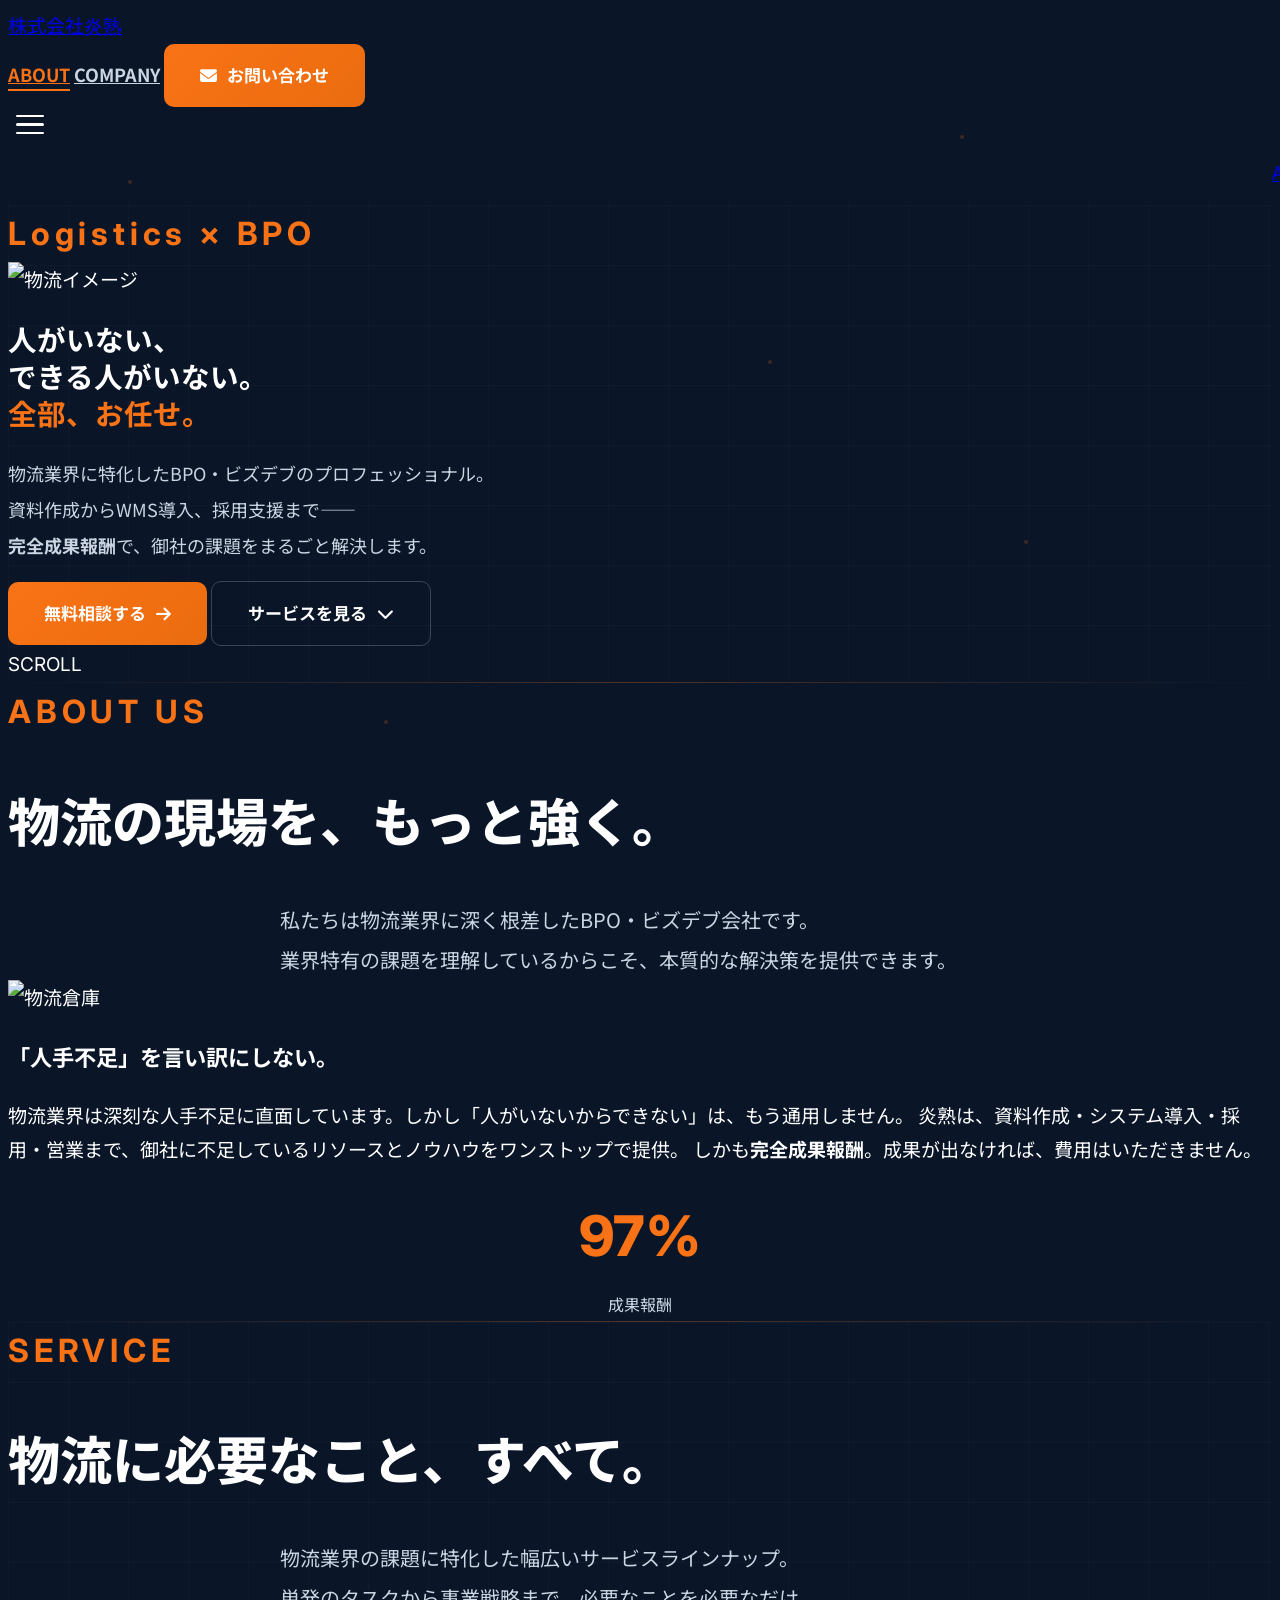
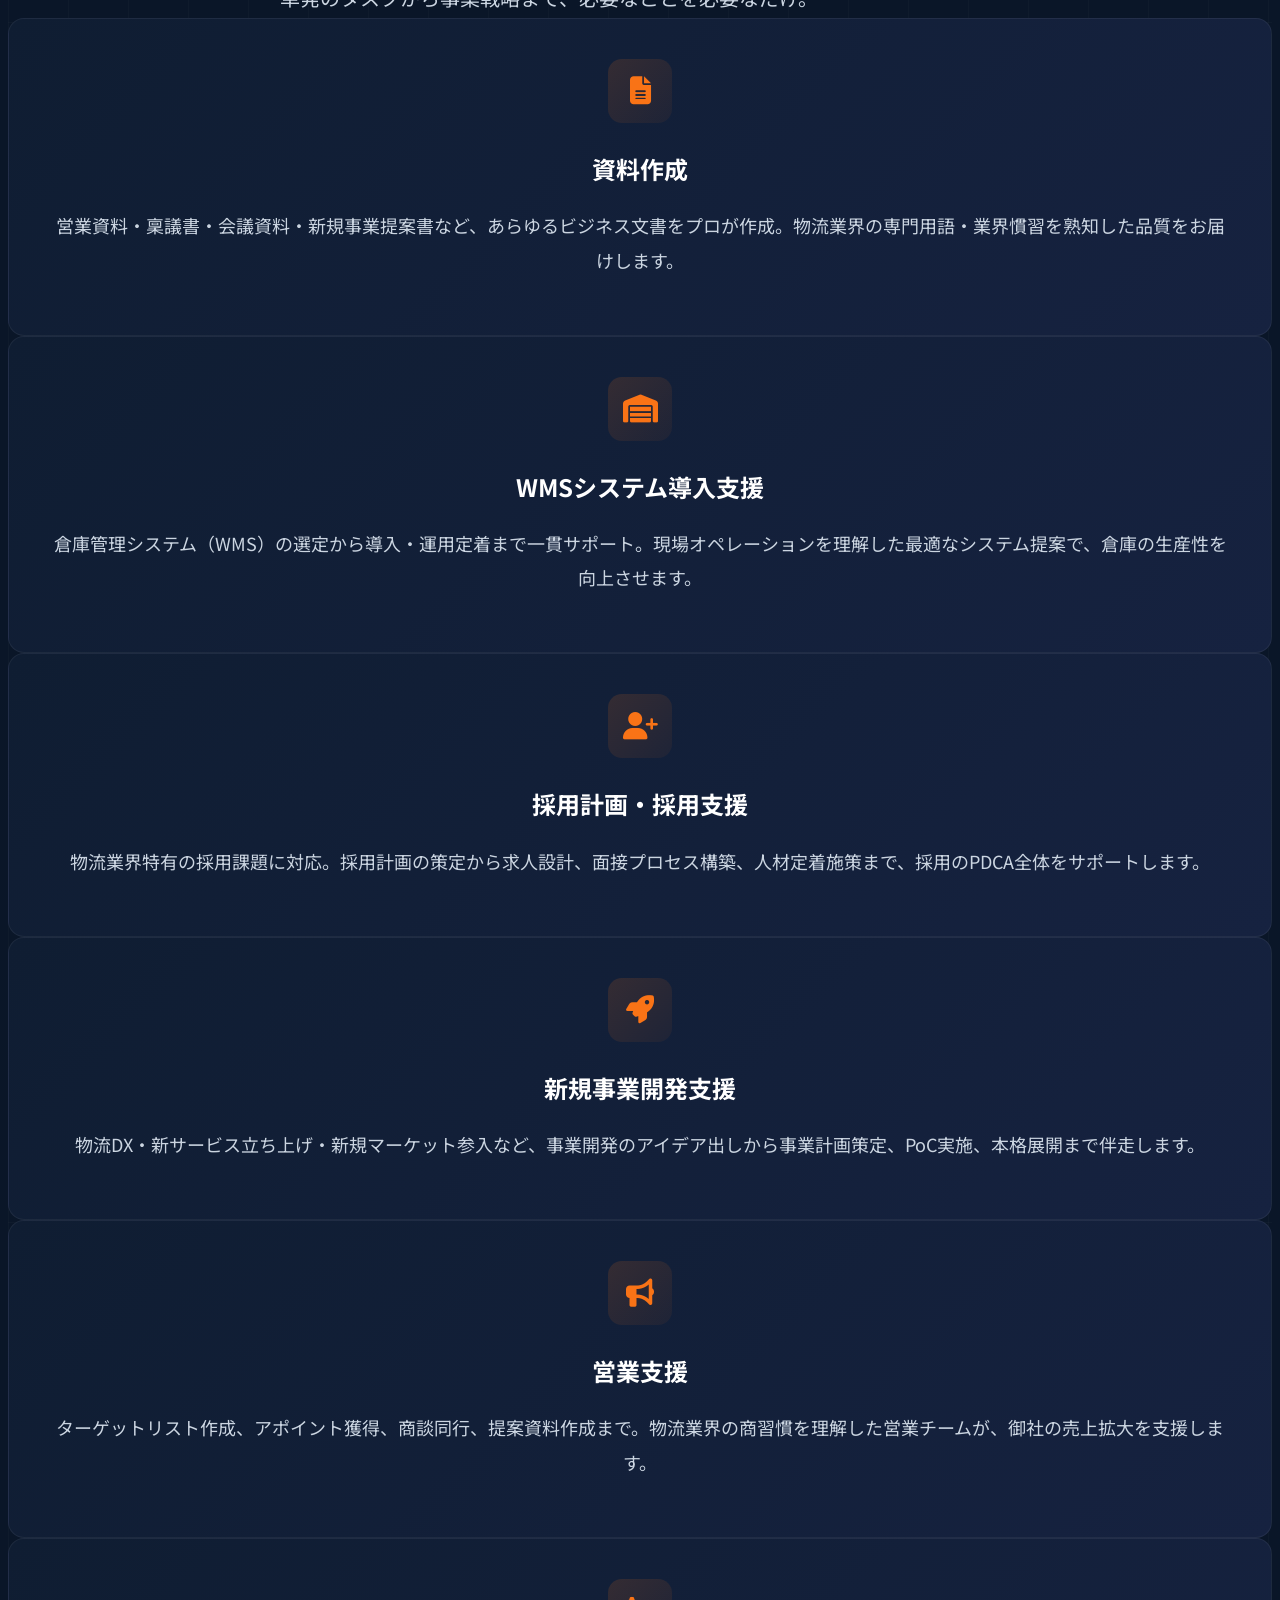
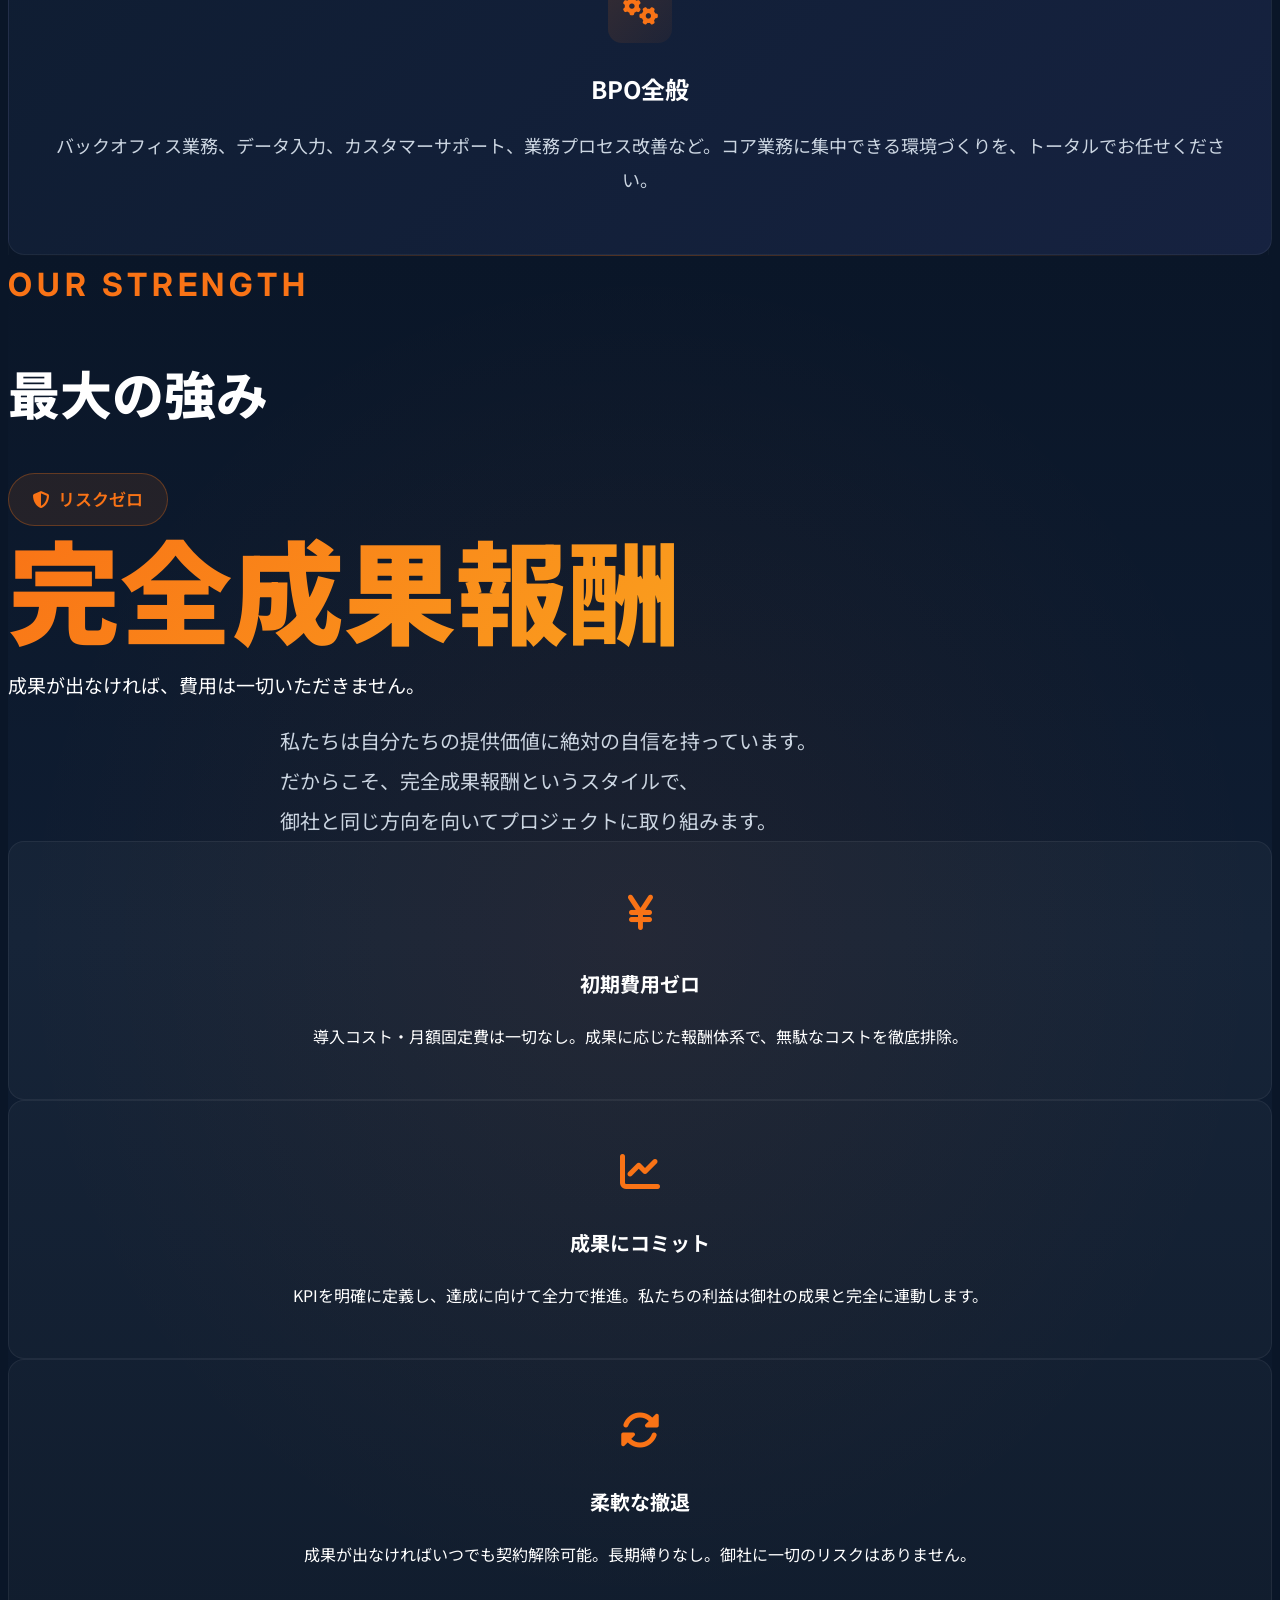
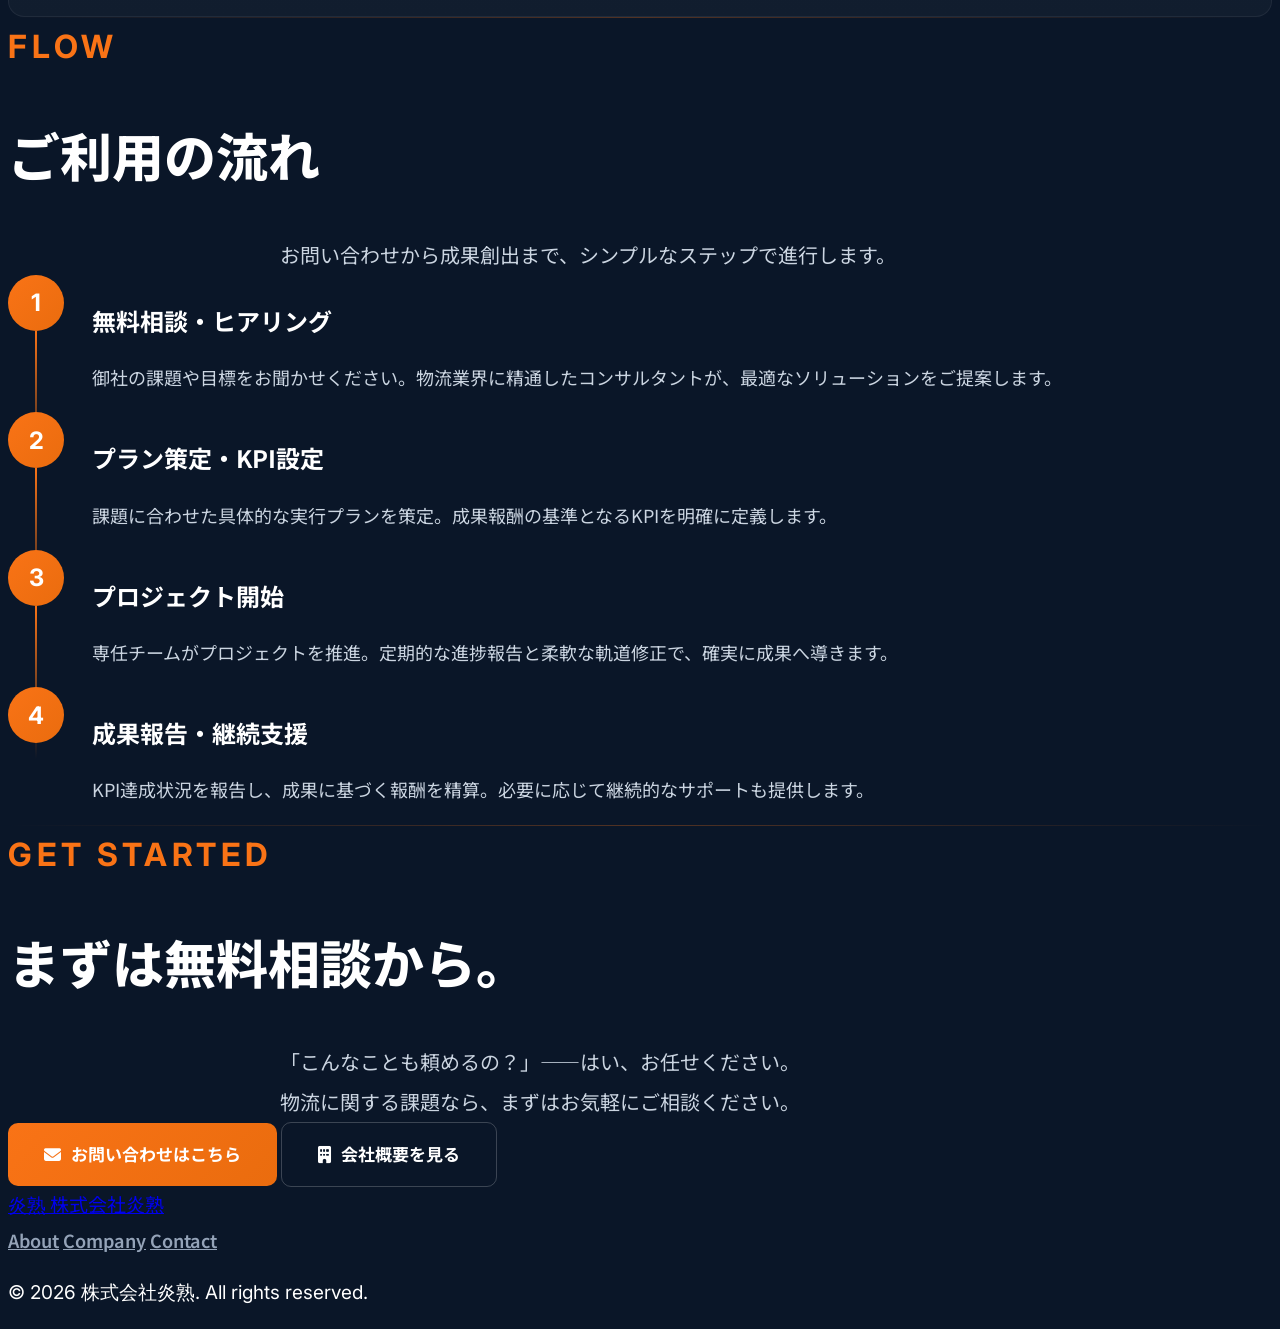
==== index.html @ 47be247d "フッターのコピーライトを「© 2026 株式会社炎熟. All rights reserved.」に変更 Co-Authored-By: Claude Opus 4.6 <noreply@anthro" ====
<!DOCTYPE html>
<html lang="ja">
<head>
  <meta charset="UTF-8">
  <meta name="viewport" content="width=device-width, initial-scale=1.0">
  <title>株式会社炎熟 | 物流業界特化のBPO・ビズデブ</title>
  <meta name="description" content="株式会社炎熟は物流業界に特化したBPO・ビズデブ会社です。完全成果報酬で資料作成、WMS導入支援、採用支援、新規事業開発など、物流の課題をまるごと解決します。">
  <meta name="keywords" content="物流,BPO,ビズデブ,WMS,採用支援,新規事業,営業支援,成果報酬,炎熟">
  <meta property="og:title" content="株式会社炎熟 | 物流業界特化のBPO・ビズデブ">
  <meta property="og:description" content="完全成果報酬で物流の課題をまるごと解決。資料作成からWMS導入、採用支援まで。">
  <meta property="og:type" content="website">
  <link rel="icon" href="data:image/svg+xml,<svg xmlns='http://www.w3.org/2000/svg' viewBox='0 0 100 100'><text y='.9em' font-size='90'>🔥</text></svg>">

  <!-- Google Fonts -->
  <link rel="preconnect" href="https://fonts.googleapis.com">
  <link rel="preconnect" href="https://fonts.gstatic.com" crossorigin>
  <link href="https://fonts.googleapis.com/css2?family=Inter:wght@400;600;700;800;900&family=Noto+Sans+JP:wght@400;500;600;700;800&display=swap" rel="stylesheet">

  <!-- Tailwind CSS (CDN) -->
  <script src="https://cdn.tailwindcss.com"></script>
  <script>
    tailwind.config = {
      theme: {
        extend: {
          colors: {
            navy: { DEFAULT: '#0A1628', light: '#0F1D32', lighter: '#162240' },
            accent: '#F97316',
          },
          fontFamily: {
            ja: ['Noto Sans JP', 'sans-serif'],
            en: ['Inter', 'sans-serif'],
          }
        }
      }
    }
  </script>

  <!-- Font Awesome -->
  <link rel="stylesheet" href="https://cdnjs.cloudflare.com/ajax/libs/font-awesome/6.5.1/css/all.min.css">

  <!-- Custom CSS -->
  <link rel="stylesheet" href="css/style.css">
</head>
<body data-page="about">

  <!-- ========== Loading Screen ========== -->
  <div class="loading-screen">
    <div class="loading-logo">
      <span style="color: #F97316;">炎</span>熟
    </div>
  </div>

  <!-- ========== Navigation ========== -->
  <header class="nav-header fixed top-0 left-0 right-0 z-50">
    <div class="max-w-[1400px] mx-auto px-6 sm:px-8 lg:px-12">
      <div class="flex items-center justify-between h-20">
        <a href="index.html" class="flex items-center gap-2">
          <span class="text-white text-xl font-bold">株式会社</span><span class="text-3xl font-extrabold font-en"><span class="text-accent">炎</span>熟</span>
        </a>
        <nav class="hidden md:flex items-center gap-8">
          <a href="index.html" class="nav-link nav-active">ABOUT</a>
          <a href="company.html" class="nav-link">COMPANY</a>
          <a href="contact.html" class="btn-primary text-base font-bold !py-2.5 !px-6">
            <i class="fa-solid fa-envelope"></i>
            お問い合わせ
          </a>
        </nav>
        <div class="hamburger md:hidden">
          <span></span>
          <span></span>
          <span></span>
        </div>
      </div>
    </div>
  </header>

  <!-- Mobile Menu -->
  <div class="mobile-menu fixed inset-0 z-40 bg-navy/98 backdrop-blur-lg flex flex-col items-center justify-center gap-8">
    <a href="index.html" class="text-xl font-bold text-accent transition-colors">ABOUT</a>
    <a href="company.html" class="text-xl font-bold text-white hover:text-accent transition-colors">COMPANY</a>
    <a href="contact.html" class="btn-primary mt-4">
      <i class="fa-solid fa-envelope"></i>
      お問い合わせ
    </a>
  </div>

  <!-- ========== Hero Section ========== -->
  <section class="hero-bg min-h-screen flex items-center relative overflow-hidden grid-bg">
    <div class="particle" style="top: 20%; left: 10%;"></div>
    <div class="particle" style="top: 60%; left: 80%; animation-delay: -2s;"></div>
    <div class="particle" style="top: 40%; left: 60%; animation-delay: -4s;"></div>
    <div class="particle" style="top: 80%; left: 30%; animation-delay: -1s;"></div>
    <div class="particle" style="top: 15%; left: 75%; animation-delay: -3s;"></div>

    <div class="max-w-[1400px] mx-auto px-6 sm:px-8 lg:px-12 py-32 md:py-0 w-full">
      <div class="flex flex-col md:grid md:grid-cols-2 gap-8 md:gap-x-12 md:gap-y-4 lg:gap-x-16 items-center">
        <!-- Label -->
        <div class="fade-up">
          <span class="section-label uppercase tracking-widest">Logistics × BPO</span>
        </div>

        <!-- Image: モバイルではラベルの下、デスクトップでは右列 -->
        <div class="md:col-start-2 md:row-start-1 md:row-span-2 fade-up fade-up-delay-1">
          <div class="relative md:scale-100 lg:scale-[1.15] lg:origin-center">
            <div class="absolute -inset-4 bg-gradient-to-r from-accent/10 to-blue-500/10 rounded-2xl blur-2xl"></div>
            <img
              src="https://images.unsplash.com/photo-1586528116311-ad8dd3c8310d?w=1000&h=750&fit=crop&q=80"
              alt="物流イメージ"
              class="relative rounded-2xl w-full object-cover shadow-2xl"
              style="aspect-ratio: 4/3;"
              loading="eager"
            >
          </div>
        </div>

        <!-- Title + Subtitle + Buttons -->
        <div>
          <h1 class="hero-title text-4xl sm:text-5xl lg:text-6xl xl:text-7xl font-extrabold fade-up fade-up-delay-1 whitespace-nowrap">
            人がいない、<br>
            できる人がいない。<br>
            <span class="accent">全部、お任せ。</span>
          </h1>
          <p class="hero-subtitle mt-8 text-lg sm:text-xl max-w-xl fade-up fade-up-delay-2">
            物流業界に特化したBPO・ビズデブのプロフェッショナル。<br>
            資料作成からWMS導入、採用支援まで——<br>
            <strong class="text-white">完全成果報酬</strong>で、御社の課題をまるごと解決します。
          </p>
          <div class="flex flex-wrap gap-4 mt-10 fade-up fade-up-delay-3">
            <a href="contact.html" class="btn-primary">
              無料相談する
              <i class="fa-solid fa-arrow-right"></i>
            </a>
            <a href="#services" class="btn-outline">
              サービスを見る
              <i class="fa-solid fa-chevron-down"></i>
            </a>
          </div>
        </div>
      </div>
    </div>

    <div class="absolute bottom-8 left-1/2 -translate-x-1/2 flex flex-col items-center gap-2 opacity-60">
      <span class="text-sm font-en tracking-widest text-gray-400">SCROLL</span>
      <div class="w-px h-8 bg-gradient-to-b from-accent to-transparent"></div>
    </div>
  </section>

  <div class="gradient-divider"></div>

  <!-- ========== About Section ========== -->
  <section id="about" class="py-24 md:py-32">
    <div class="max-w-[1400px] mx-auto px-6 sm:px-8 lg:px-12">
      <div class="text-center mb-16">
        <span class="section-label fade-up">ABOUT US</span>
        <h2 class="section-title mt-4 fade-up fade-up-delay-1">物流の現場を、もっと強く。</h2>
        <p class="section-description mt-6 fade-up fade-up-delay-2">
          私たちは物流業界に深く根差したBPO・ビズデブ会社です。<br>
          業界特有の課題を理解しているからこそ、本質的な解決策を提供できます。
        </p>
      </div>

      <div class="grid md:grid-cols-2 gap-12 items-center">
        <div class="fade-up">
          <div class="relative">
            <div class="absolute -inset-4 bg-gradient-to-br from-accent/5 to-transparent rounded-2xl"></div>
            <img
              src="https://images.unsplash.com/photo-1553413077-190dd305871c?w=600&h=400&fit=crop&q=80"
              alt="物流倉庫"
              class="relative rounded-2xl w-full object-cover"
              style="aspect-ratio: 3/2;"
              loading="lazy"
            >
          </div>
        </div>

        <div>
          <div class="fade-up">
            <h3 class="text-2xl sm:text-3xl font-bold mb-6">
              <span class="text-accent">「人手不足」</span>を言い訳にしない。
            </h3>
            <p class="text-gray-300 leading-relaxed mb-8 text-lg">
              物流業界は深刻な人手不足に直面しています。しかし「人がいないからできない」は、もう通用しません。
              炎熟は、資料作成・システム導入・採用・営業まで、御社に不足しているリソースとノウハウをワンストップで提供。
              しかも<strong class="text-accent">完全成果報酬</strong>。成果が出なければ、費用はいただきません。
            </p>
          </div>

          <div class="fade-up fade-up-delay-1">
            <div class="about-stat">
              <span class="number" data-count="100" data-suffix="%">0%</span>
              <span class="label">成果報酬</span>
            </div>
          </div>
        </div>
      </div>
    </div>
  </section>

  <div class="gradient-divider"></div>

  <!-- ========== Services Section ========== -->
  <section id="services" class="py-24 md:py-32 grid-bg">
    <div class="max-w-[1400px] mx-auto px-6 sm:px-8 lg:px-12">
      <div class="text-center mb-16">
        <span class="section-label fade-up">SERVICE</span>
        <h2 class="section-title mt-4 fade-up fade-up-delay-1">物流に必要なこと、すべて。</h2>
        <p class="section-description mt-6 fade-up fade-up-delay-2">
          物流業界の課題に特化した幅広いサービスラインナップ。<br>
          単発のタスクから事業戦略まで、必要なことを必要なだけ。
        </p>
      </div>

      <div class="grid sm:grid-cols-2 lg:grid-cols-3 gap-6">
        <div class="service-card fade-up">
          <div class="service-icon"><i class="fa-solid fa-file-lines"></i></div>
          <h3>資料作成</h3>
          <p>営業資料・稟議書・会議資料・新規事業提案書など、あらゆるビジネス文書をプロが作成。物流業界の専門用語・業界慣習を熟知した品質をお届けします。</p>
        </div>
        <div class="service-card fade-up fade-up-delay-1">
          <div class="service-icon"><i class="fa-solid fa-warehouse"></i></div>
          <h3>WMSシステム導入支援</h3>
          <p>倉庫管理システム（WMS）の選定から導入・運用定着まで一貫サポート。現場オペレーションを理解した最適なシステム提案で、倉庫の生産性を向上させます。</p>
        </div>
        <div class="service-card fade-up fade-up-delay-2">
          <div class="service-icon"><i class="fa-solid fa-user-plus"></i></div>
          <h3>採用計画・採用支援</h3>
          <p>物流業界特有の採用課題に対応。採用計画の策定から求人設計、面接プロセス構築、人材定着施策まで、採用のPDCA全体をサポートします。</p>
        </div>
        <div class="service-card fade-up fade-up-delay-1">
          <div class="service-icon"><i class="fa-solid fa-rocket"></i></div>
          <h3>新規事業開発支援</h3>
          <p>物流DX・新サービス立ち上げ・新規マーケット参入など、事業開発のアイデア出しから事業計画策定、PoC実施、本格展開まで伴走します。</p>
        </div>
        <div class="service-card fade-up fade-up-delay-2">
          <div class="service-icon"><i class="fa-solid fa-bullhorn"></i></div>
          <h3>営業支援</h3>
          <p>ターゲットリスト作成、アポイント獲得、商談同行、提案資料作成まで。物流業界の商習慣を理解した営業チームが、御社の売上拡大を支援します。</p>
        </div>
        <div class="service-card fade-up fade-up-delay-3">
          <div class="service-icon"><i class="fa-solid fa-gears"></i></div>
          <h3>BPO全般</h3>
          <p>バックオフィス業務、データ入力、カスタマーサポート、業務プロセス改善など。コア業務に集中できる環境づくりを、トータルでお任せください。</p>
        </div>
      </div>
    </div>
  </section>

  <div class="gradient-divider"></div>

  <!-- ========== Strength Section ========== -->
  <section id="strength" class="strength-section py-24 md:py-32 relative">
    <div class="max-w-[1400px] mx-auto px-6 sm:px-8 lg:px-12 relative z-10">
      <div class="text-center mb-16">
        <span class="section-label fade-up">OUR STRENGTH</span>
        <h2 class="section-title mt-4 fade-up fade-up-delay-1">最大の強み</h2>
      </div>

      <div class="text-center mb-12">
        <div class="fade-up">
          <span class="strength-badge">
            <i class="fa-solid fa-shield-halved"></i>
            リスクゼロ
          </span>
        </div>
        <div class="strength-number mt-6 fade-up fade-up-delay-1">完全成果報酬</div>
        <p class="text-2xl md:text-3xl text-gray-300 mt-8 fade-up fade-up-delay-2">
          成果が出なければ、<span class="text-accent font-bold">費用は一切いただきません。</span>
        </p>
        <p class="section-description mt-6 fade-up fade-up-delay-3">
          私たちは自分たちの提供価値に絶対の自信を持っています。<br>
          だからこそ、完全成果報酬というスタイルで、<br>
          御社と同じ方向を向いてプロジェクトに取り組みます。
        </p>
      </div>

      <div class="grid sm:grid-cols-3 gap-6 mt-16">
        <div class="strength-card fade-up">
          <div class="strength-card-icon"><i class="fa-solid fa-yen-sign"></i></div>
          <h3 class="font-bold text-xl mb-3">初期費用ゼロ</h3>
          <p class="text-gray-400 text-base leading-relaxed">導入コスト・月額固定費は一切なし。成果に応じた報酬体系で、無駄なコストを徹底排除。</p>
        </div>
        <div class="strength-card fade-up fade-up-delay-1">
          <div class="strength-card-icon"><i class="fa-solid fa-chart-line"></i></div>
          <h3 class="font-bold text-xl mb-3">成果にコミット</h3>
          <p class="text-gray-400 text-base leading-relaxed">KPIを明確に定義し、達成に向けて全力で推進。私たちの利益は御社の成果と完全に連動します。</p>
        </div>
        <div class="strength-card fade-up fade-up-delay-2">
          <div class="strength-card-icon"><i class="fa-solid fa-rotate"></i></div>
          <h3 class="font-bold text-xl mb-3">柔軟な撤退</h3>
          <p class="text-gray-400 text-base leading-relaxed">成果が出なければいつでも契約解除可能。長期縛りなし。御社に一切のリスクはありません。</p>
        </div>
      </div>
    </div>
  </section>

  <div class="gradient-divider"></div>

  <!-- ========== Flow Section ========== -->
  <section id="flow" class="py-24 md:py-32">
    <div class="max-w-[1400px] mx-auto px-6 sm:px-8 lg:px-12">
      <div class="text-center mb-16">
        <span class="section-label fade-up">FLOW</span>
        <h2 class="section-title mt-4 fade-up fade-up-delay-1">ご利用の流れ</h2>
        <p class="section-description mt-6 fade-up fade-up-delay-2">
          お問い合わせから成果創出まで、シンプルなステップで進行します。
        </p>
      </div>

      <div class="max-w-2xl mx-auto space-y-8">
        <div class="flow-step fade-up">
          <div class="flow-step-number">1</div>
          <div class="flow-step-line"></div>
          <div class="flow-step-content">
            <h3>無料相談・ヒアリング</h3>
            <p>御社の課題や目標をお聞かせください。物流業界に精通したコンサルタントが、最適なソリューションをご提案します。</p>
          </div>
        </div>
        <div class="flow-step fade-up fade-up-delay-1">
          <div class="flow-step-number">2</div>
          <div class="flow-step-line"></div>
          <div class="flow-step-content">
            <h3>プラン策定・KPI設定</h3>
            <p>課題に合わせた具体的な実行プランを策定。成果報酬の基準となるKPIを明確に定義します。</p>
          </div>
        </div>
        <div class="flow-step fade-up fade-up-delay-2">
          <div class="flow-step-number">3</div>
          <div class="flow-step-line"></div>
          <div class="flow-step-content">
            <h3>プロジェクト開始</h3>
            <p>専任チームがプロジェクトを推進。定期的な進捗報告と柔軟な軌道修正で、確実に成果へ導きます。</p>
          </div>
        </div>
        <div class="flow-step fade-up fade-up-delay-3">
          <div class="flow-step-number">4</div>
          <div class="flow-step-content">
            <h3>成果報告・継続支援</h3>
            <p>KPI達成状況を報告し、成果に基づく報酬を精算。必要に応じて継続的なサポートも提供します。</p>
          </div>
        </div>
      </div>
    </div>
  </section>

  <div class="gradient-divider"></div>

  <!-- ========== CTA Section ========== -->
  <section class="py-24 md:py-32 relative overflow-hidden">
    <div class="absolute inset-0 bg-gradient-to-br from-accent/5 via-transparent to-blue-500/5"></div>
    <div class="max-w-[1400px] mx-auto px-6 sm:px-8 lg:px-12 relative z-10">
      <div class="text-center fade-up">
        <span class="section-label">GET STARTED</span>
        <h2 class="section-title mt-4">まずは無料相談から。</h2>
        <p class="section-description mt-6">
          「こんなことも頼めるの？」——はい、お任せください。<br>
          物流に関する課題なら、まずはお気軽にご相談ください。
        </p>
        <div class="flex flex-wrap justify-center gap-4 mt-10">
          <a href="contact.html" class="btn-primary text-lg px-12 py-5">
            <i class="fa-solid fa-envelope"></i>
            お問い合わせはこちら
          </a>
          <a href="company.html" class="btn-outline text-lg px-12 py-5">
            <i class="fa-solid fa-building"></i>
            会社概要を見る
          </a>
        </div>
      </div>
    </div>
  </section>

  <!-- ========== Footer ========== -->
  <footer class="border-t border-white/5 py-12">
    <div class="max-w-[1400px] mx-auto px-6 sm:px-8 lg:px-12">
      <div class="flex flex-col md:flex-row items-center justify-between gap-6">
        <a href="index.html" class="flex items-center gap-2">
          <span class="text-xl font-bold font-en"><span class="text-accent">炎</span>熟</span>
          <span class="text-gray-500 text-sm ml-2">株式会社炎熟</span>
        </a>
        <nav class="flex items-center gap-6">
          <a href="index.html" class="footer-link">About</a>
          <a href="company.html" class="footer-link">Company</a>
          <a href="contact.html" class="footer-link">Contact</a>
        </nav>
      </div>
      <div class="mt-8 pt-8 border-t border-white/5 text-center">
        <p class="text-gray-500 text-sm font-en">
          &copy; 2026 株式会社炎熟. All rights reserved.
        </p>
      </div>
    </div>
  </footer>

  <button class="scroll-top" aria-label="ページトップへ">
    <i class="fa-solid fa-chevron-up"></i>
  </button>

  <script src="js/main.js"></script>
</body>
</html>
---- css/style.css ----
/* ============================================
   株式会社炎熟 - Corporate Site Styles
   ============================================ */

/* --- CSS Variables --- */
:root {
  --color-navy: #0A1628;
  --color-navy-light: #0F1D32;
  --color-navy-lighter: #162240;
  --color-orange: #F97316;
  --color-orange-dark: #EA6C0E;
  --color-white: #FFFFFF;
  --color-gray-light: #CBD5E1;
  --color-gray: #94A3B8;
  --color-gray-dark: #475569;
  --font-ja: 'Noto Sans JP', sans-serif;
  --font-en: 'Inter', sans-serif;
}

/* --- Base Styles --- */
html {
  scroll-behavior: smooth;
  scroll-padding-top: 80px;
  font-size: 16px;
}

body {
  font-family: var(--font-ja);
  font-size: 1.125rem;
  line-height: 1.8;
  background-color: var(--color-navy);
  color: var(--color-white);
  overflow-x: hidden;
  -webkit-font-smoothing: antialiased;
}

/* --- Typography --- */
.font-en {
  font-family: var(--font-en);
}

/* --- Navigation --- */
.nav-header {
  transition: background-color 0.3s ease, backdrop-filter 0.3s ease;
}

.nav-header.scrolled {
  background-color: rgba(10, 22, 40, 0.95);
  backdrop-filter: blur(12px);
  -webkit-backdrop-filter: blur(12px);
  border-bottom: 1px solid rgba(249, 115, 22, 0.1);
}

.nav-link {
  position: relative;
  color: var(--color-gray-light);
  transition: color 0.3s ease;
  font-size: 1.125rem;
  font-weight: 700;
}

.nav-link::after {
  content: '';
  position: absolute;
  bottom: -4px;
  left: 0;
  width: 0;
  height: 2px;
  background-color: var(--color-orange);
  transition: width 0.3s ease;
}

.nav-link:hover {
  color: var(--color-white);
}

.nav-link:hover::after {
  width: 100%;
}

/* Active nav link */
.nav-link.nav-active {
  color: var(--color-orange);
}

.nav-link.nav-active::after {
  width: 100%;
}

/* Active contact button */
.nav-active-btn {
  box-shadow: 0 0 0 2px var(--color-orange), 0 0 12px rgba(249, 115, 22, 0.3);
}

/* --- Mobile Menu --- */
.mobile-menu {
  transform: translateX(100%);
  transition: transform 0.3s ease;
}

.mobile-menu.open {
  transform: translateX(0);
}

/* --- Hero Section --- */
.hero-bg {
  background: radial-gradient(ellipse at 30% 50%, rgba(249, 115, 22, 0.08) 0%, transparent 60%),
              radial-gradient(ellipse at 70% 20%, rgba(59, 130, 246, 0.05) 0%, transparent 50%),
              var(--color-navy);
}

.hero-title {
  line-height: 1.3;
}

@media (max-width: 640px) {
  .hero-title {
    white-space: normal !important;
    font-size: 2.25rem;
  }
}

@media (min-width: 641px) and (max-width: 1023px) {
  .hero-title {
    font-size: 3rem;
  }
}

.hero-title .accent {
  color: var(--color-orange);
  position: relative;
  display: inline-block;
}

.hero-subtitle {
  color: var(--color-gray-light);
  line-height: 2;
  font-size: 1.125rem;
}

/* --- Gradient Divider --- */
.gradient-divider {
  height: 1px;
  background: linear-gradient(90deg, transparent, rgba(249, 115, 22, 0.3), transparent);
}

/* --- Section Styles --- */
.section-label {
  font-family: var(--font-en);
  color: var(--color-orange);
  letter-spacing: 0.15em;
  font-size: 2rem;
  font-weight: 700;
}

.section-title {
  font-size: clamp(2rem, 5vw, 3.25rem);
  font-weight: 800;
  line-height: 1.4;
}

.section-description {
  color: var(--color-gray-light);
  max-width: 720px;
  margin: 0 auto;
  line-height: 2;
  font-size: 1.125rem;
}

/* --- Service Cards --- */
.service-card {
  background: linear-gradient(135deg, var(--color-navy-light), var(--color-navy-lighter));
  border: 1px solid rgba(255, 255, 255, 0.06);
  border-radius: 16px;
  padding: 2.5rem;
  transition: transform 0.3s ease, border-color 0.3s ease, box-shadow 0.3s ease;
  position: relative;
  overflow: hidden;
  text-align: center;
}

.service-card::before {
  content: '';
  position: absolute;
  top: 0;
  left: 0;
  right: 0;
  height: 3px;
  background: linear-gradient(90deg, var(--color-orange), transparent);
  opacity: 0;
  transition: opacity 0.3s ease;
}

.service-card:hover {
  transform: translateY(-4px);
  border-color: rgba(249, 115, 22, 0.2);
  box-shadow: 0 8px 32px rgba(249, 115, 22, 0.1);
}

.service-card:hover::before {
  opacity: 1;
}

.service-icon {
  width: 64px;
  height: 64px;
  background: linear-gradient(135deg, rgba(249, 115, 22, 0.15), rgba(249, 115, 22, 0.05));
  border-radius: 14px;
  display: flex;
  align-items: center;
  justify-content: center;
  color: var(--color-orange);
  font-size: 1.75rem;
  margin: 0 auto 1.5rem;
}

.service-card h3 {
  font-size: 1.375rem;
  font-weight: 700;
  margin-bottom: 1rem;
  text-align: center;
}

.service-card p {
  color: var(--color-gray-light);
  font-size: 1.0625rem;
  line-height: 1.9;
}

/* --- Strength Section --- */
.strength-section {
  background: linear-gradient(180deg, var(--color-navy) 0%, var(--color-navy-light) 50%, var(--color-navy) 100%);
  position: relative;
}

.strength-section::before {
  content: '';
  position: absolute;
  inset: 0;
  background: radial-gradient(ellipse at 50% 50%, rgba(249, 115, 22, 0.06) 0%, transparent 70%);
  pointer-events: none;
}

.strength-badge {
  display: inline-flex;
  align-items: center;
  gap: 0.5rem;
  background: rgba(249, 115, 22, 0.1);
  border: 1px solid rgba(249, 115, 22, 0.3);
  border-radius: 999px;
  padding: 0.625rem 1.5rem;
  font-size: 1.0625rem;
  color: var(--color-orange);
  font-weight: 600;
}

.strength-number {
  font-family: var(--font-ja);
  font-size: clamp(3rem, 10vw, 7rem);
  font-weight: 900;
  line-height: 1.1;
  background: linear-gradient(135deg, var(--color-orange), #FBBF24);
  -webkit-background-clip: text;
  -webkit-text-fill-color: transparent;
  background-clip: text;
}

.strength-card {
  background: rgba(255, 255, 255, 0.03);
  border: 1px solid rgba(255, 255, 255, 0.06);
  border-radius: 16px;
  padding: 2rem;
  text-align: center;
}

.strength-card-icon {
  font-size: 2.5rem;
  margin-bottom: 1rem;
  color: var(--color-orange);
}

.strength-card h3 {
  font-size: 1.25rem;
}

.strength-card p {
  font-size: 1rem;
  line-height: 1.8;
}

/* --- About Section --- */
.about-stat {
  text-align: center;
}

.about-stat .number {
  font-family: var(--font-en);
  font-size: 3rem;
  font-weight: 800;
  color: var(--color-orange);
  display: block;
}

.about-stat .label {
  font-size: 1rem;
  color: var(--color-gray-light);
  margin-top: 0.25rem;
}

/* --- Flow Section --- */
.flow-step {
  display: flex;
  align-items: flex-start;
  gap: 1.75rem;
  position: relative;
}

.flow-step-number {
  flex-shrink: 0;
  width: 56px;
  height: 56px;
  border-radius: 50%;
  background: linear-gradient(135deg, var(--color-orange), var(--color-orange-dark));
  display: flex;
  align-items: center;
  justify-content: center;
  font-family: var(--font-en);
  font-weight: 700;
  font-size: 1.5rem;
  color: var(--color-white);
  position: relative;
  z-index: 1;
}

.flow-step-line {
  position: absolute;
  left: 27px;
  top: 56px;
  width: 2px;
  height: calc(100% + 1rem);
  background: linear-gradient(180deg, var(--color-orange), transparent);
}

.flow-step-content h3 {
  font-weight: 700;
  font-size: 1.375rem;
  margin-bottom: 0.5rem;
}

.flow-step-content p {
  color: var(--color-gray-light);
  font-size: 1.0625rem;
  line-height: 1.9;
}

/* --- Company Table --- */
.company-table {
  width: 100%;
  border-collapse: collapse;
}

.company-table tr {
  border-bottom: 1px solid rgba(255, 255, 255, 0.06);
}

.company-table th {
  text-align: left;
  padding: 1.25rem 2rem;
  color: var(--color-gray);
  font-weight: 600;
  font-size: 1.0625rem;
  width: 30%;
  vertical-align: top;
}

.company-table td {
  padding: 1.25rem 2rem;
  color: var(--color-white);
  font-size: 1.125rem;
  line-height: 1.9;
}

/* --- Contact Form --- */
.form-group {
  margin-bottom: 1.75rem;
}

.form-label {
  display: block;
  font-size: 1.0625rem;
  font-weight: 600;
  margin-bottom: 0.625rem;
  color: var(--color-gray-light);
}

.form-label .required {
  color: var(--color-orange);
  font-size: 0.875rem;
  margin-left: 0.5rem;
}

.form-input,
.form-textarea,
.form-select {
  width: 100%;
  padding: 1rem 1.25rem;
  background: var(--color-navy-lighter);
  border: 1px solid rgba(255, 255, 255, 0.1);
  border-radius: 10px;
  color: var(--color-white);
  font-family: var(--font-ja);
  font-size: 1.0625rem;
  transition: border-color 0.3s ease, box-shadow 0.3s ease;
  outline: none;
}

.form-input:focus,
.form-textarea:focus,
.form-select:focus {
  border-color: var(--color-orange);
  box-shadow: 0 0 0 3px rgba(249, 115, 22, 0.15);
}

.form-input::placeholder,
.form-textarea::placeholder {
  color: var(--color-gray-dark);
}

.form-textarea {
  resize: vertical;
  min-height: 180px;
}

.form-select {
  appearance: none;
  background-image: url("data:image/svg+xml,%3Csvg xmlns='http://www.w3.org/2000/svg' width='14' height='14' viewBox='0 0 12 12'%3E%3Cpath fill='%23CBD5E1' d='M6 8L1 3h10z'/%3E%3C/svg%3E");
  background-repeat: no-repeat;
  background-position: right 1.25rem center;
  padding-right: 3rem;
}

/* --- Buttons --- */
.btn-primary {
  display: inline-flex;
  align-items: center;
  gap: 0.625rem;
  background: linear-gradient(135deg, var(--color-orange), var(--color-orange-dark));
  color: var(--color-white);
  font-weight: 700;
  padding: 1rem 2.25rem;
  border-radius: 10px;
  border: none;
  cursor: pointer;
  font-size: 1.0625rem;
  transition: transform 0.2s ease, box-shadow 0.2s ease;
  text-decoration: none;
}

.btn-primary:hover {
  transform: translateY(-2px);
  box-shadow: 0 8px 24px rgba(249, 115, 22, 0.3);
}

.btn-outline {
  display: inline-flex;
  align-items: center;
  gap: 0.625rem;
  background: transparent;
  color: var(--color-white);
  font-weight: 700;
  padding: 1rem 2.25rem;
  border-radius: 10px;
  border: 1px solid rgba(255, 255, 255, 0.2);
  cursor: pointer;
  font-size: 1.0625rem;
  transition: border-color 0.3s ease, background-color 0.3s ease;
  text-decoration: none;
}

.btn-outline:hover {
  border-color: var(--color-orange);
  background: rgba(249, 115, 22, 0.05);
}

/* --- Scroll Animation --- */
.fade-up {
  opacity: 0;
  transform: translateY(30px);
  transition: opacity 0.6s ease, transform 0.6s ease;
}

.fade-up.visible {
  opacity: 1;
  transform: translateY(0);
}

.fade-up-delay-1 { transition-delay: 0.1s; }
.fade-up-delay-2 { transition-delay: 0.2s; }
.fade-up-delay-3 { transition-delay: 0.3s; }
.fade-up-delay-4 { transition-delay: 0.4s; }
.fade-up-delay-5 { transition-delay: 0.5s; }

/* --- Grid Pattern Background --- */
.grid-bg {
  background-image:
    linear-gradient(rgba(255, 255, 255, 0.02) 1px, transparent 1px),
    linear-gradient(90deg, rgba(255, 255, 255, 0.02) 1px, transparent 1px);
  background-size: 60px 60px;
}

/* --- Particles --- */
.particle {
  position: absolute;
  width: 4px;
  height: 4px;
  border-radius: 50%;
  background: var(--color-orange);
  opacity: 0.2;
  animation: float 6s infinite ease-in-out;
}

@keyframes float {
  0%, 100% { transform: translateY(0) translateX(0); opacity: 0.2; }
  50% { transform: translateY(-20px) translateX(10px); opacity: 0.4; }
}

/* --- Footer --- */
.footer-link {
  color: var(--color-gray);
  transition: color 0.3s ease;
  font-size: 1.125rem;
  font-weight: 600;
}

.footer-link:hover {
  color: var(--color-orange);
}

/* --- Scroll to Top --- */
.scroll-top {
  position: fixed;
  bottom: 1.5rem;
  right: 1.5rem;
  width: 52px;
  height: 52px;
  background: var(--color-orange);
  color: var(--color-white);
  border: none;
  border-radius: 50%;
  cursor: pointer;
  display: flex;
  align-items: center;
  justify-content: center;
  font-size: 1.25rem;
  opacity: 0;
  visibility: hidden;
  transform: translateY(10px);
  transition: opacity 0.3s ease, visibility 0.3s ease, transform 0.3s ease;
  z-index: 50;
  box-shadow: 0 4px 16px rgba(249, 115, 22, 0.3);
}

.scroll-top.visible {
  opacity: 1;
  visibility: visible;
  transform: translateY(0);
}

.scroll-top:hover {
  transform: translateY(-2px);
}

/* --- Loading Animation --- */
.loading-screen {
  position: fixed;
  inset: 0;
  background: var(--color-navy);
  z-index: 9999;
  display: flex;
  align-items: center;
  justify-content: center;
  transition: opacity 0.5s ease, visibility 0.5s ease;
}

.loading-screen.hidden {
  opacity: 0;
  visibility: hidden;
}

.loading-logo {
  font-family: var(--font-en);
  font-size: 2rem;
  font-weight: 700;
  color: var(--color-white);
  animation: pulse 1.5s infinite ease-in-out;
}

@keyframes pulse {
  0%, 100% { opacity: 0.4; }
  50% { opacity: 1; }
}

/* --- Hamburger --- */
.hamburger {
  display: flex;
  flex-direction: column;
  gap: 6px;
  cursor: pointer;
  padding: 8px;
  -webkit-tap-highlight-color: transparent;
}

.hamburger span {
  display: block;
  width: 28px;
  height: 2.5px;
  background: var(--color-white);
  transition: transform 0.3s ease, opacity 0.3s ease;
  border-radius: 2px;
}

.hamburger.active span:nth-child(1) {
  transform: translateY(8.5px) rotate(45deg);
}

.hamburger.active span:nth-child(2) {
  opacity: 0;
}

.hamburger.active span:nth-child(3) {
  transform: translateY(-8.5px) rotate(-45deg);
}

/* ============================================
   Mobile Responsive
   ============================================ */

/* --- Small screens (480px and below) --- */
@media (max-width: 480px) {
  body {
    font-size: 1rem;
  }

  .hero-subtitle {
    font-size: 1rem;
    line-height: 1.9;
  }

  .section-label {
    font-size: 1.5rem;
  }

  .section-title {
    font-size: 1.75rem;
  }

  .section-description {
    font-size: 1rem;
    line-height: 1.9;
  }

  .service-card {
    padding: 1.75rem;
  }

  .service-card h3 {
    font-size: 1.25rem;
  }

  .service-card p {
    font-size: 1rem;
  }

  .strength-card {
    padding: 1.5rem;
  }

  .about-stat .number {
    font-size: 2.25rem;
  }

  .about-stat .label {
    font-size: 0.875rem;
  }

  .flow-step-number {
    width: 48px;
    height: 48px;
    font-size: 1.25rem;
  }

  .flow-step-line {
    left: 23px;
    top: 48px;
  }

  .flow-step-content h3 {
    font-size: 1.1875rem;
  }

  .flow-step-content p {
    font-size: 1rem;
  }

  .btn-primary,
  .btn-outline {
    padding: 0.875rem 1.75rem;
    font-size: 1rem;
    width: 100%;
    justify-content: center;
  }

  .company-table th,
  .company-table td {
    font-size: 1rem;
  }

  .form-input,
  .form-textarea,
  .form-select {
    font-size: 1rem;
    padding: 0.875rem 1rem;
  }

  .form-label {
    font-size: 1rem;
  }
}

/* --- Tablets & small screens (768px and below) --- */
@media (max-width: 768px) {
  .company-table th,
  .company-table td {
    display: block;
    width: 100%;
    padding: 0.625rem 1.25rem;
  }

  .company-table th {
    padding-bottom: 0.25rem;
    padding-top: 1.25rem;
    font-size: 0.9375rem;
  }

  .company-table td {
    padding-top: 0.25rem;
    padding-bottom: 1.25rem;
    font-size: 1.0625rem;
  }

  /* Mobile menu links bigger */
  .mobile-menu a {
    font-size: 1.375rem;
  }

  .mobile-menu .btn-primary {
    font-size: 1.125rem;
    padding: 1rem 2.5rem;
  }

  .section-label {
    font-size: 1.625rem;
  }

  /* Footer stacked */
  footer nav {
    gap: 1.25rem;
  }

  .footer-link {
    font-size: 1rem;
  }
}

/* --- Medium screens (1024px and below) --- */
@media (max-width: 1024px) {
  .hero-subtitle {
    font-size: 1.0625rem;
  }
}

/* --- Large screens (1280px and above) --- */
@media (min-width: 1280px) {
  body {
    font-size: 1.1875rem;
  }

  .section-title {
    font-size: 3.25rem;
  }

  .section-description {
    font-size: 1.25rem;
  }

  .service-card h3 {
    font-size: 1.5rem;
  }

  .service-card p {
    font-size: 1.125rem;
  }

  .flow-step-content h3 {
    font-size: 1.5rem;
  }

  .flow-step-content p {
    font-size: 1.125rem;
  }

  .about-stat .number {
    font-size: 3.5rem;
  }
}
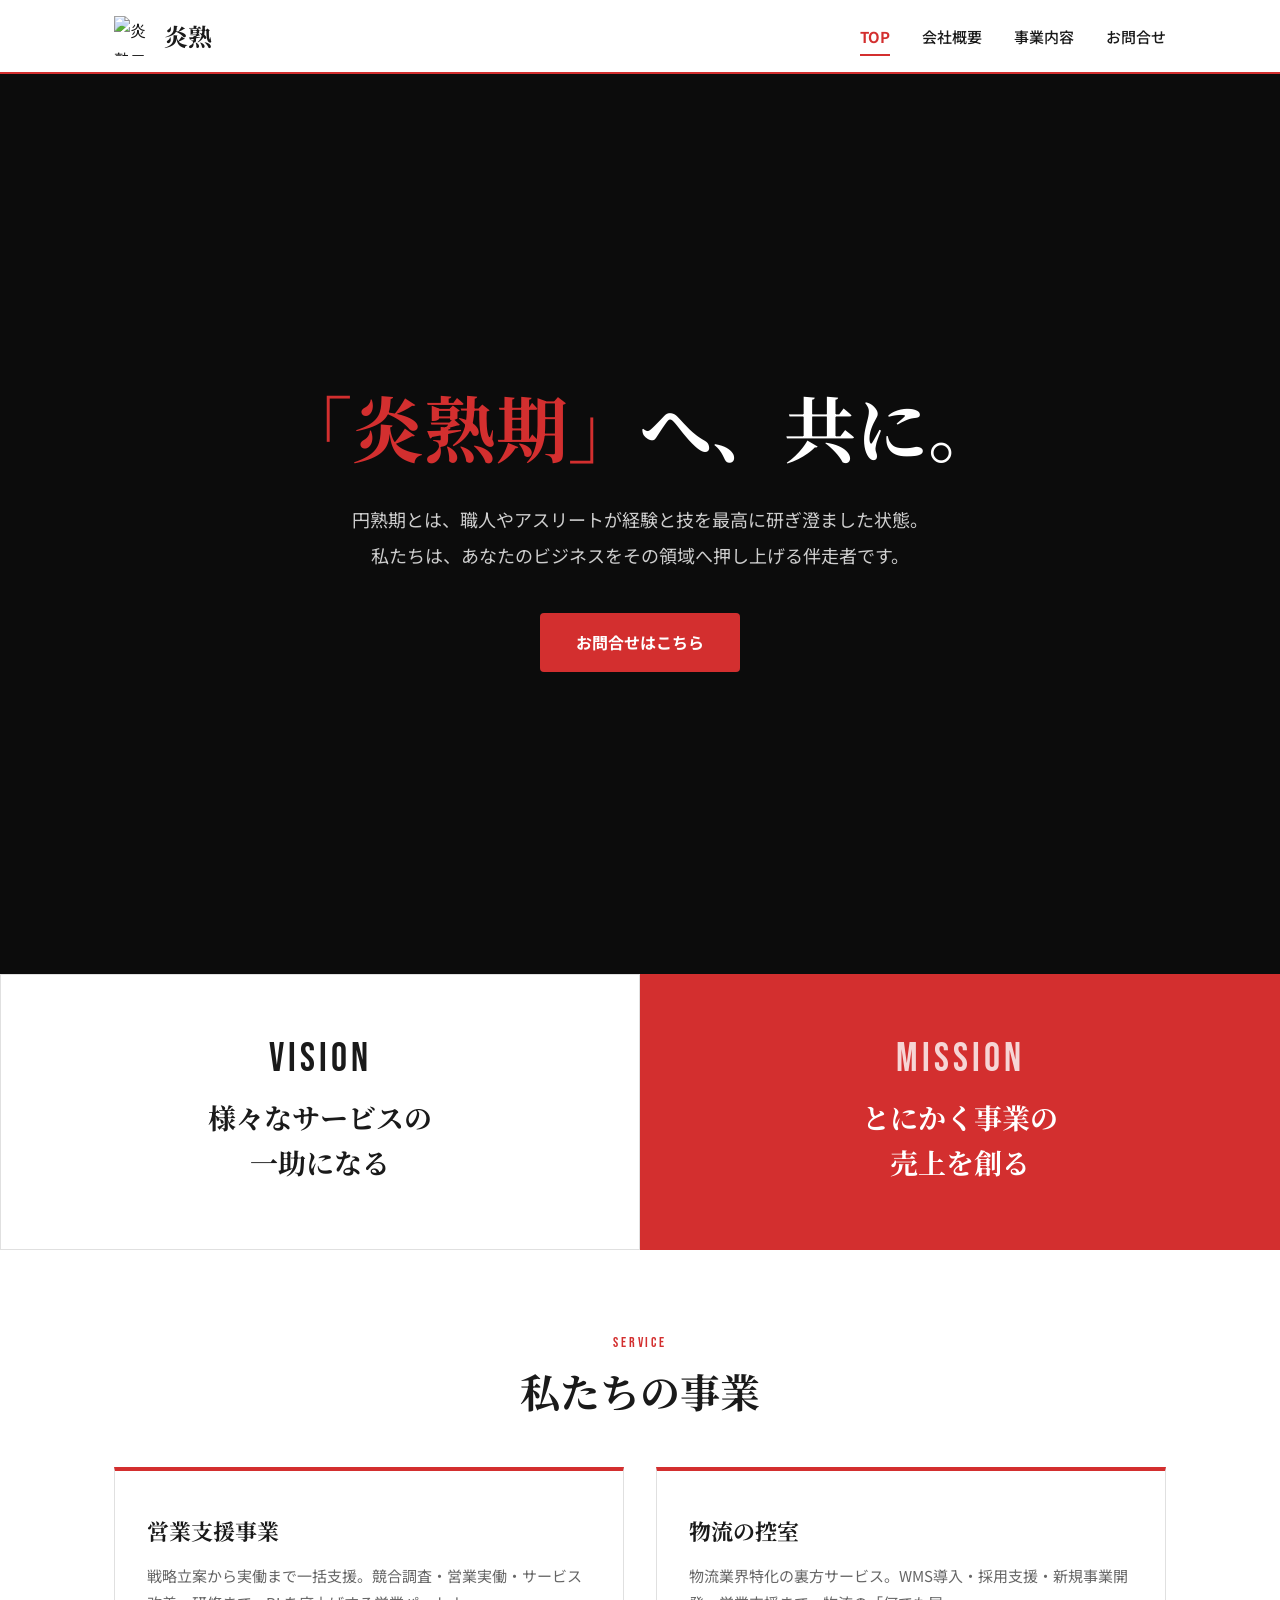
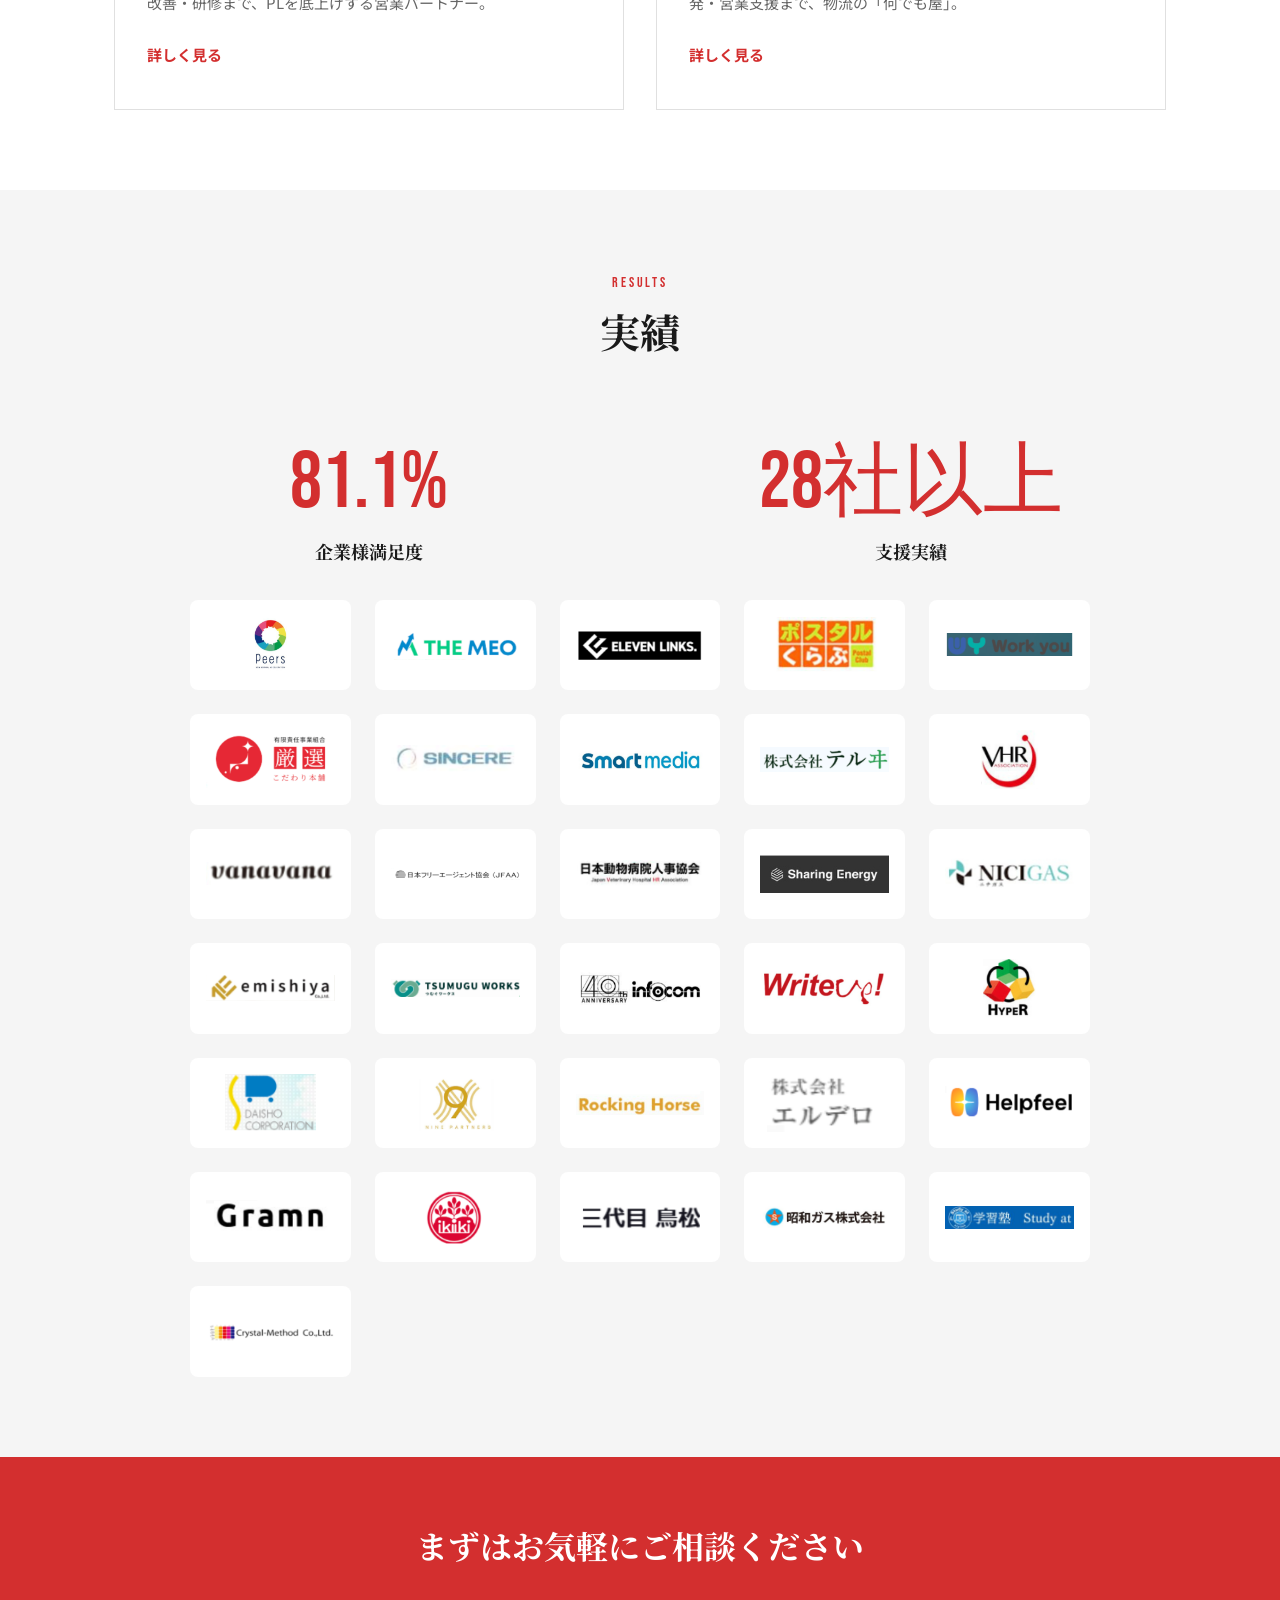
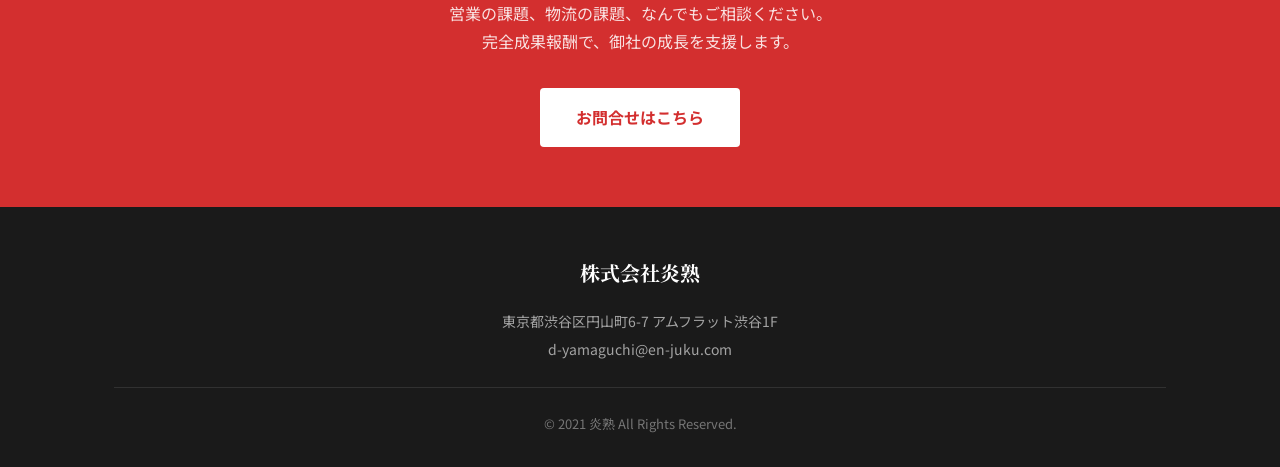
==== commit 5fca4177: "支援実績セクションにロゴウォール（31社）を追加 - service.htmlとindex.htmlの実績セクションにクライアントロゴ一覧を追加 - 5列グリッド（モバイル3列→2列）のレスポンシブ対" ====
--- a/index.html
+++ b/index.html
@@ -3,397 +3,190 @@
 <head>
   <meta charset="UTF-8">
   <meta name="viewport" content="width=device-width, initial-scale=1.0">
-  <title>株式会社炎熟 | 物流業界特化のBPO・ビズデブ</title>
-  <meta name="description" content="株式会社炎熟は物流業界に特化したBPO・ビズデブ会社です。完全成果報酬で資料作成、WMS導入支援、採用支援、新規事業開発など、物流の課題をまるごと解決します。">
-  <meta name="keywords" content="物流,BPO,ビズデブ,WMS,採用支援,新規事業,営業支援,成果報酬,炎熟">
-  <meta property="og:title" content="株式会社炎熟 | 物流業界特化のBPO・ビズデブ">
-  <meta property="og:description" content="完全成果報酬で物流の課題をまるごと解決。資料作成からWMS導入、採用支援まで。">
+  <title>株式会社炎熟 | ビジネスを「炎熟期」へ</title>
+  <meta name="description" content="株式会社炎熟は営業支援事業と物流業界特化型サービス「物流の控室」を展開。完全成果報酬でお客様の売上拡大を支援します。">
+  <meta property="og:title" content="株式会社炎熟 | ビジネスを「炎熟期」へ">
+  <meta property="og:description" content="営業支援から物流の裏方まで。炎熟があなたのビジネスを最高の状態へ。">
   <meta property="og:type" content="website">
   <link rel="icon" href="data:image/svg+xml,<svg xmlns='http://www.w3.org/2000/svg' viewBox='0 0 100 100'><text y='.9em' font-size='90'>🔥</text></svg>">
 
   <!-- Google Fonts -->
   <link rel="preconnect" href="https://fonts.googleapis.com">
   <link rel="preconnect" href="https://fonts.gstatic.com" crossorigin>
-  <link href="https://fonts.googleapis.com/css2?family=Inter:wght@400;600;700;800;900&family=Noto+Sans+JP:wght@400;500;600;700;800&display=swap" rel="stylesheet">
-
-  <!-- Tailwind CSS (CDN) -->
-  <script src="https://cdn.tailwindcss.com"></script>
-  <script>
-    tailwind.config = {
-      theme: {
-        extend: {
-          colors: {
-            navy: { DEFAULT: '#0A1628', light: '#0F1D32', lighter: '#162240' },
-            accent: '#F97316',
-          },
-          fontFamily: {
-            ja: ['Noto Sans JP', 'sans-serif'],
-            en: ['Inter', 'sans-serif'],
-          }
-        }
-      }
-    }
-  </script>
-
-  <!-- Font Awesome -->
-  <link rel="stylesheet" href="https://cdnjs.cloudflare.com/ajax/libs/font-awesome/6.5.1/css/all.min.css">
+  <link href="https://fonts.googleapis.com/css2?family=Bebas+Neue&family=Noto+Sans+JP:wght@400;500;700&family=Noto+Serif+JP:wght@700&display=swap" rel="stylesheet">
 
   <!-- Custom CSS -->
   <link rel="stylesheet" href="css/style.css">
 </head>
-<body data-page="about">
-
-  <!-- ========== Loading Screen ========== -->
-  <div class="loading-screen">
-    <div class="loading-logo">
-      <span style="color: #F97316;">炎</span>熟
-    </div>
-  </div>
+<body data-page="top">
 
   <!-- ========== Navigation ========== -->
-  <header class="nav-header fixed top-0 left-0 right-0 z-50">
-    <div class="max-w-[1400px] mx-auto px-6 sm:px-8 lg:px-12">
-      <div class="flex items-center justify-between h-20">
-        <a href="index.html" class="flex items-center gap-2">
-          <span class="text-white text-xl font-bold">株式会社</span><span class="text-3xl font-extrabold font-en"><span class="text-accent">炎</span>熟</span>
+  <header class="nav-header">
+    <div class="container">
+      <div class="nav-inner">
+        <a href="index.html" class="nav-logo">
+          <img src="assets/logo.png" alt="炎熟ロゴ" class="nav-logo-icon">
+          <span class="nav-logo-text">炎熟</span>
         </a>
-        <nav class="hidden md:flex items-center gap-8">
-          <a href="index.html" class="nav-link nav-active">ABOUT</a>
-          <a href="company.html" class="nav-link">COMPANY</a>
-          <a href="contact.html" class="btn-primary text-base font-bold !py-2.5 !px-6">
-            <i class="fa-solid fa-envelope"></i>
-            お問い合わせ
-          </a>
+        <nav class="nav-links">
+          <a href="index.html" class="nav-link active">TOP</a>
+          <a href="company.html" class="nav-link">会社概要</a>
+          <a href="service.html" class="nav-link">事業内容</a>
+          <a href="contact.html" class="nav-link">お問合せ</a>
         </nav>
-        <div class="hamburger md:hidden">
+        <button class="hamburger" aria-label="メニュー">
           <span></span>
           <span></span>
           <span></span>
-        </div>
+        </button>
       </div>
     </div>
   </header>
 
   <!-- Mobile Menu -->
-  <div class="mobile-menu fixed inset-0 z-40 bg-navy/98 backdrop-blur-lg flex flex-col items-center justify-center gap-8">
-    <a href="index.html" class="text-xl font-bold text-accent transition-colors">ABOUT</a>
-    <a href="company.html" class="text-xl font-bold text-white hover:text-accent transition-colors">COMPANY</a>
-    <a href="contact.html" class="btn-primary mt-4">
-      <i class="fa-solid fa-envelope"></i>
-      お問い合わせ
-    </a>
+  <div class="mobile-menu">
+    <a href="index.html" class="active">TOP</a>
+    <a href="company.html">会社概要</a>
+    <a href="service.html">事業内容</a>
+    <a href="contact.html">お問合せ</a>
   </div>
 
   <!-- ========== Hero Section ========== -->
-  <section class="hero-bg min-h-screen flex items-center relative overflow-hidden grid-bg">
-    <div class="particle" style="top: 20%; left: 10%;"></div>
-    <div class="particle" style="top: 60%; left: 80%; animation-delay: -2s;"></div>
-    <div class="particle" style="top: 40%; left: 60%; animation-delay: -4s;"></div>
-    <div class="particle" style="top: 80%; left: 30%; animation-delay: -1s;"></div>
-    <div class="particle" style="top: 15%; left: 75%; animation-delay: -3s;"></div>
-
-    <div class="max-w-[1400px] mx-auto px-6 sm:px-8 lg:px-12 py-32 md:py-0 w-full">
-      <div class="flex flex-col md:grid md:grid-cols-2 gap-8 md:gap-x-12 md:gap-y-4 lg:gap-x-16 items-center">
-        <!-- Label -->
-        <div class="fade-up">
-          <span class="section-label uppercase tracking-widest">Logistics × BPO</span>
-        </div>
-
-        <!-- Image: モバイルではラベルの下、デスクトップでは右列 -->
-        <div class="md:col-start-2 md:row-start-1 md:row-span-2 fade-up fade-up-delay-1">
-          <div class="relative md:scale-100 lg:scale-[1.15] lg:origin-center">
-            <div class="absolute -inset-4 bg-gradient-to-r from-accent/10 to-blue-500/10 rounded-2xl blur-2xl"></div>
-            <img
-              src="https://images.unsplash.com/photo-1586528116311-ad8dd3c8310d?w=1000&h=750&fit=crop&q=80"
-              alt="物流イメージ"
-              class="relative rounded-2xl w-full object-cover shadow-2xl"
-              style="aspect-ratio: 4/3;"
-              loading="eager"
-            >
-          </div>
-        </div>
-
-        <!-- Title + Subtitle + Buttons -->
-        <div>
-          <h1 class="hero-title text-4xl sm:text-5xl lg:text-6xl xl:text-7xl font-extrabold fade-up fade-up-delay-1 whitespace-nowrap">
-            人がいない、<br>
-            できる人がいない。<br>
-            <span class="accent">全部、お任せ。</span>
-          </h1>
-          <p class="hero-subtitle mt-8 text-lg sm:text-xl max-w-xl fade-up fade-up-delay-2">
-            物流業界に特化したBPO・ビズデブのプロフェッショナル。<br>
-            資料作成からWMS導入、採用支援まで——<br>
-            <strong class="text-white">完全成果報酬</strong>で、御社の課題をまるごと解決します。
-          </p>
-          <div class="flex flex-wrap gap-4 mt-10 fade-up fade-up-delay-3">
-            <a href="contact.html" class="btn-primary">
-              無料相談する
-              <i class="fa-solid fa-arrow-right"></i>
-            </a>
-            <a href="#services" class="btn-outline">
-              サービスを見る
-              <i class="fa-solid fa-chevron-down"></i>
-            </a>
-          </div>
-        </div>
+  <section class="hero" style="background-image: url('assets/hero.jpg');">
+    <div class="hero-overlay"></div>
+    <div class="hero-content">
+      <h1 class="hero-catch fade-up">
+        <span class="accent">「炎熟期」</span>へ、共に。
+      </h1>
+      <p class="hero-sub fade-up fade-up-d1">
+        円熟期とは、職人やアスリートが経験と技を最高に研ぎ澄ました状態。<br>
+        私たちは、あなたのビジネスをその領域へ押し上げる伴走者です。
+      </p>
+      <div class="fade-up fade-up-d2">
+        <a href="contact.html" class="btn-primary">お問合せはこちら</a>
       </div>
-    </div>
-
-    <div class="absolute bottom-8 left-1/2 -translate-x-1/2 flex flex-col items-center gap-2 opacity-60">
-      <span class="text-sm font-en tracking-widest text-gray-400">SCROLL</span>
-      <div class="w-px h-8 bg-gradient-to-b from-accent to-transparent"></div>
     </div>
   </section>
 
-  <div class="gradient-divider"></div>
+  <!-- ========== Vision / Mission ========== -->
+  <section class="fade-up">
+    <div class="vm-grid">
+      <div class="vm-card vm-card-vision">
+        <div class="vm-label font-display">VISION</div>
+        <p class="vm-text">様々なサービスの<br>一助になる</p>
+      </div>
+      <div class="vm-card vm-card-mission">
+        <div class="vm-label font-display">MISSION</div>
+        <p class="vm-text">とにかく事業の<br>売上を創る</p>
+      </div>
+    </div>
+  </section>
 
-  <!-- ========== About Section ========== -->
-  <section id="about" class="py-24 md:py-32">
-    <div class="max-w-[1400px] mx-auto px-6 sm:px-8 lg:px-12">
-      <div class="text-center mb-16">
-        <span class="section-label fade-up">ABOUT US</span>
-        <h2 class="section-title mt-4 fade-up fade-up-delay-1">物流の現場を、もっと強く。</h2>
-        <p class="section-description mt-6 fade-up fade-up-delay-2">
-          私たちは物流業界に深く根差したBPO・ビズデブ会社です。<br>
-          業界特有の課題を理解しているからこそ、本質的な解決策を提供できます。
-        </p>
+  <!-- ========== 事業紹介ショート ========== -->
+  <section class="section">
+    <div class="container">
+      <div class="section-header">
+        <div class="section-label font-display fade-up">SERVICE</div>
+        <h2 class="section-title fade-up fade-up-d1">私たちの事業</h2>
       </div>
 
-      <div class="grid md:grid-cols-2 gap-12 items-center">
-        <div class="fade-up">
-          <div class="relative">
-            <div class="absolute -inset-4 bg-gradient-to-br from-accent/5 to-transparent rounded-2xl"></div>
-            <img
-              src="https://images.unsplash.com/photo-1553413077-190dd305871c?w=600&h=400&fit=crop&q=80"
-              alt="物流倉庫"
-              class="relative rounded-2xl w-full object-cover"
-              style="aspect-ratio: 3/2;"
-              loading="lazy"
-            >
-          </div>
+      <div class="service-cards">
+        <div class="service-card fade-up">
+          <h3>営業支援事業</h3>
+          <p>戦略立案から実働まで一括支援。競合調査・営業実働・サービス改善・研修まで、PLを底上げする営業パートナー。</p>
+          <a href="service.html" class="link-arrow">詳しく見る</a>
         </div>
-
-        <div>
-          <div class="fade-up">
-            <h3 class="text-2xl sm:text-3xl font-bold mb-6">
-              <span class="text-accent">「人手不足」</span>を言い訳にしない。
-            </h3>
-            <p class="text-gray-300 leading-relaxed mb-8 text-lg">
-              物流業界は深刻な人手不足に直面しています。しかし「人がいないからできない」は、もう通用しません。
-              炎熟は、資料作成・システム導入・採用・営業まで、御社に不足しているリソースとノウハウをワンストップで提供。
-              しかも<strong class="text-accent">完全成果報酬</strong>。成果が出なければ、費用はいただきません。
-            </p>
-          </div>
-
-          <div class="fade-up fade-up-delay-1">
-            <div class="about-stat">
-              <span class="number" data-count="100" data-suffix="%">0%</span>
-              <span class="label">成果報酬</span>
-            </div>
-          </div>
+        <div class="service-card fade-up fade-up-d1">
+          <h3>物流の控室</h3>
+          <p>物流業界特化の裏方サービス。WMS導入・採用支援・新規事業開発・営業支援まで、物流の「何でも屋」。</p>
+          <a href="service.html#hikaeshitsu" class="link-arrow">詳しく見る</a>
         </div>
       </div>
     </div>
   </section>
 
-  <div class="gradient-divider"></div>
-
-  <!-- ========== Services Section ========== -->
-  <section id="services" class="py-24 md:py-32 grid-bg">
-    <div class="max-w-[1400px] mx-auto px-6 sm:px-8 lg:px-12">
-      <div class="text-center mb-16">
-        <span class="section-label fade-up">SERVICE</span>
-        <h2 class="section-title mt-4 fade-up fade-up-delay-1">物流に必要なこと、すべて。</h2>
-        <p class="section-description mt-6 fade-up fade-up-delay-2">
-          物流業界の課題に特化した幅広いサービスラインナップ。<br>
-          単発のタスクから事業戦略まで、必要なことを必要なだけ。
-        </p>
+  <!-- ========== 実績ハイライト ========== -->
+  <section class="section section-gray">
+    <div class="container">
+      <div class="section-header">
+        <div class="section-label font-display fade-up">RESULTS</div>
+        <h2 class="section-title fade-up fade-up-d1">実績</h2>
       </div>
 
-      <div class="grid sm:grid-cols-2 lg:grid-cols-3 gap-6">
-        <div class="service-card fade-up">
-          <div class="service-icon"><i class="fa-solid fa-file-lines"></i></div>
-          <h3>資料作成</h3>
-          <p>営業資料・稟議書・会議資料・新規事業提案書など、あらゆるビジネス文書をプロが作成。物流業界の専門用語・業界慣習を熟知した品質をお届けします。</p>
+      <div class="stats-grid fade-up fade-up-d2">
+        <div class="stat-item">
+          <div class="stat-number" data-count="85.7" data-suffix="%" data-decimal="1">0%</div>
+          <div class="stat-label">企業様満足度</div>
         </div>
-        <div class="service-card fade-up fade-up-delay-1">
-          <div class="service-icon"><i class="fa-solid fa-warehouse"></i></div>
-          <h3>WMSシステム導入支援</h3>
-          <p>倉庫管理システム（WMS）の選定から導入・運用定着まで一貫サポート。現場オペレーションを理解した最適なシステム提案で、倉庫の生産性を向上させます。</p>
+        <div class="stat-item">
+          <div class="stat-number" data-count="30" data-suffix="社以上">0</div>
+          <div class="stat-label">支援実績</div>
         </div>
-        <div class="service-card fade-up fade-up-delay-2">
-          <div class="service-icon"><i class="fa-solid fa-user-plus"></i></div>
-          <h3>採用計画・採用支援</h3>
-          <p>物流業界特有の採用課題に対応。採用計画の策定から求人設計、面接プロセス構築、人材定着施策まで、採用のPDCA全体をサポートします。</p>
-        </div>
-        <div class="service-card fade-up fade-up-delay-1">
-          <div class="service-icon"><i class="fa-solid fa-rocket"></i></div>
-          <h3>新規事業開発支援</h3>
-          <p>物流DX・新サービス立ち上げ・新規マーケット参入など、事業開発のアイデア出しから事業計画策定、PoC実施、本格展開まで伴走します。</p>
-        </div>
-        <div class="service-card fade-up fade-up-delay-2">
-          <div class="service-icon"><i class="fa-solid fa-bullhorn"></i></div>
-          <h3>営業支援</h3>
-          <p>ターゲットリスト作成、アポイント獲得、商談同行、提案資料作成まで。物流業界の商習慣を理解した営業チームが、御社の売上拡大を支援します。</p>
-        </div>
-        <div class="service-card fade-up fade-up-delay-3">
-          <div class="service-icon"><i class="fa-solid fa-gears"></i></div>
-          <h3>BPO全般</h3>
-          <p>バックオフィス業務、データ入力、カスタマーサポート、業務プロセス改善など。コア業務に集中できる環境づくりを、トータルでお任せください。</p>
-        </div>
+      </div>
+
+      <!-- ロゴウォール -->
+      <div class="logo-wall fade-up fade-up-d3">
+        <div class="logo-wall-item"><img src="assets/logos/peers.png" alt="Peers"></div>
+        <div class="logo-wall-item"><img src="assets/logos/the_meo.png" alt="THE MEO"></div>
+        <div class="logo-wall-item"><img src="assets/logos/eleven_links.png" alt="ELEVEN LINKS"></div>
+        <div class="logo-wall-item"><img src="assets/logos/postal_club.png" alt="ポスタルくらぶ"></div>
+        <div class="logo-wall-item"><img src="assets/logos/work_you.png" alt="Work you"></div>
+        <div class="logo-wall-item"><img src="assets/logos/kodawari.png" alt="こだわり本舗"></div>
+        <div class="logo-wall-item"><img src="assets/logos/sincere.png" alt="SINCERE"></div>
+        <div class="logo-wall-item"><img src="assets/logos/smart_media.png" alt="Smart media"></div>
+        <div class="logo-wall-item"><img src="assets/logos/telwi.png" alt="株式会社テルヰ"></div>
+        <div class="logo-wall-item"><img src="assets/logos/vhr.png" alt="VHR"></div>
+        <div class="logo-wall-item"><img src="assets/logos/vanavana.png" alt="vanavana"></div>
+        <div class="logo-wall-item"><img src="assets/logos/jfaa.png" alt="日本フリーエージェント協会"></div>
+        <div class="logo-wall-item"><img src="assets/logos/animal_hr.png" alt="日本動物病院人事協会"></div>
+        <div class="logo-wall-item"><img src="assets/logos/sharing_energy.png" alt="Sharing Energy"></div>
+        <div class="logo-wall-item"><img src="assets/logos/nicigas.png" alt="NICIGAS"></div>
+        <div class="logo-wall-item"><img src="assets/logos/emishiya.png" alt="emishiya"></div>
+        <div class="logo-wall-item"><img src="assets/logos/tsumugu.png" alt="TSUMUGU WORKS"></div>
+        <div class="logo-wall-item"><img src="assets/logos/infocom.png" alt="infocom"></div>
+        <div class="logo-wall-item"><img src="assets/logos/writeup.png" alt="Writeup"></div>
+        <div class="logo-wall-item"><img src="assets/logos/hyper.png" alt="HypeR"></div>
+        <div class="logo-wall-item"><img src="assets/logos/daisho.png" alt="DAISHO CORPORATION"></div>
+        <div class="logo-wall-item"><img src="assets/logos/nine_partners.png" alt="Nine Partners"></div>
+        <div class="logo-wall-item"><img src="assets/logos/rocking_horse.png" alt="Rocking Horse"></div>
+        <div class="logo-wall-item"><img src="assets/logos/elderro.png" alt="エルデロ"></div>
+        <div class="logo-wall-item"><img src="assets/logos/helpfeel.png" alt="Helpfeel"></div>
+        <div class="logo-wall-item"><img src="assets/logos/gramn.png" alt="Gramn"></div>
+        <div class="logo-wall-item"><img src="assets/logos/ikiiki.png" alt="ikiiki"></div>
+        <div class="logo-wall-item"><img src="assets/logos/torimatu.png" alt="三代目 鳥松"></div>
+        <div class="logo-wall-item"><img src="assets/logos/showa_gas.png" alt="昭和ガス株式会社"></div>
+        <div class="logo-wall-item"><img src="assets/logos/study_at.png" alt="学習塾 Study at"></div>
+        <div class="logo-wall-item"><img src="assets/logos/crystal_method.png" alt="Crystal-Method"></div>
       </div>
     </div>
   </section>
 
-  <div class="gradient-divider"></div>
-
-  <!-- ========== Strength Section ========== -->
-  <section id="strength" class="strength-section py-24 md:py-32 relative">
-    <div class="max-w-[1400px] mx-auto px-6 sm:px-8 lg:px-12 relative z-10">
-      <div class="text-center mb-16">
-        <span class="section-label fade-up">OUR STRENGTH</span>
-        <h2 class="section-title mt-4 fade-up fade-up-delay-1">最大の強み</h2>
-      </div>
-
-      <div class="text-center mb-12">
-        <div class="fade-up">
-          <span class="strength-badge">
-            <i class="fa-solid fa-shield-halved"></i>
-            リスクゼロ
-          </span>
-        </div>
-        <div class="strength-number mt-6 fade-up fade-up-delay-1">完全成果報酬</div>
-        <p class="text-2xl md:text-3xl text-gray-300 mt-8 fade-up fade-up-delay-2">
-          成果が出なければ、<span class="text-accent font-bold">費用は一切いただきません。</span>
-        </p>
-        <p class="section-description mt-6 fade-up fade-up-delay-3">
-          私たちは自分たちの提供価値に絶対の自信を持っています。<br>
-          だからこそ、完全成果報酬というスタイルで、<br>
-          御社と同じ方向を向いてプロジェクトに取り組みます。
-        </p>
-      </div>
-
-      <div class="grid sm:grid-cols-3 gap-6 mt-16">
-        <div class="strength-card fade-up">
-          <div class="strength-card-icon"><i class="fa-solid fa-yen-sign"></i></div>
-          <h3 class="font-bold text-xl mb-3">初期費用ゼロ</h3>
-          <p class="text-gray-400 text-base leading-relaxed">導入コスト・月額固定費は一切なし。成果に応じた報酬体系で、無駄なコストを徹底排除。</p>
-        </div>
-        <div class="strength-card fade-up fade-up-delay-1">
-          <div class="strength-card-icon"><i class="fa-solid fa-chart-line"></i></div>
-          <h3 class="font-bold text-xl mb-3">成果にコミット</h3>
-          <p class="text-gray-400 text-base leading-relaxed">KPIを明確に定義し、達成に向けて全力で推進。私たちの利益は御社の成果と完全に連動します。</p>
-        </div>
-        <div class="strength-card fade-up fade-up-delay-2">
-          <div class="strength-card-icon"><i class="fa-solid fa-rotate"></i></div>
-          <h3 class="font-bold text-xl mb-3">柔軟な撤退</h3>
-          <p class="text-gray-400 text-base leading-relaxed">成果が出なければいつでも契約解除可能。長期縛りなし。御社に一切のリスクはありません。</p>
-        </div>
-      </div>
-    </div>
-  </section>
-
-  <div class="gradient-divider"></div>
-
-  <!-- ========== Flow Section ========== -->
-  <section id="flow" class="py-24 md:py-32">
-    <div class="max-w-[1400px] mx-auto px-6 sm:px-8 lg:px-12">
-      <div class="text-center mb-16">
-        <span class="section-label fade-up">FLOW</span>
-        <h2 class="section-title mt-4 fade-up fade-up-delay-1">ご利用の流れ</h2>
-        <p class="section-description mt-6 fade-up fade-up-delay-2">
-          お問い合わせから成果創出まで、シンプルなステップで進行します。
-        </p>
-      </div>
-
-      <div class="max-w-2xl mx-auto space-y-8">
-        <div class="flow-step fade-up">
-          <div class="flow-step-number">1</div>
-          <div class="flow-step-line"></div>
-          <div class="flow-step-content">
-            <h3>無料相談・ヒアリング</h3>
-            <p>御社の課題や目標をお聞かせください。物流業界に精通したコンサルタントが、最適なソリューションをご提案します。</p>
-          </div>
-        </div>
-        <div class="flow-step fade-up fade-up-delay-1">
-          <div class="flow-step-number">2</div>
-          <div class="flow-step-line"></div>
-          <div class="flow-step-content">
-            <h3>プラン策定・KPI設定</h3>
-            <p>課題に合わせた具体的な実行プランを策定。成果報酬の基準となるKPIを明確に定義します。</p>
-          </div>
-        </div>
-        <div class="flow-step fade-up fade-up-delay-2">
-          <div class="flow-step-number">3</div>
-          <div class="flow-step-line"></div>
-          <div class="flow-step-content">
-            <h3>プロジェクト開始</h3>
-            <p>専任チームがプロジェクトを推進。定期的な進捗報告と柔軟な軌道修正で、確実に成果へ導きます。</p>
-          </div>
-        </div>
-        <div class="flow-step fade-up fade-up-delay-3">
-          <div class="flow-step-number">4</div>
-          <div class="flow-step-content">
-            <h3>成果報告・継続支援</h3>
-            <p>KPI達成状況を報告し、成果に基づく報酬を精算。必要に応じて継続的なサポートも提供します。</p>
-          </div>
-        </div>
-      </div>
-    </div>
-  </section>
-
-  <div class="gradient-divider"></div>
-
-  <!-- ========== CTA Section ========== -->
-  <section class="py-24 md:py-32 relative overflow-hidden">
-    <div class="absolute inset-0 bg-gradient-to-br from-accent/5 via-transparent to-blue-500/5"></div>
-    <div class="max-w-[1400px] mx-auto px-6 sm:px-8 lg:px-12 relative z-10">
-      <div class="text-center fade-up">
-        <span class="section-label">GET STARTED</span>
-        <h2 class="section-title mt-4">まずは無料相談から。</h2>
-        <p class="section-description mt-6">
-          「こんなことも頼めるの？」——はい、お任せください。<br>
-          物流に関する課題なら、まずはお気軽にご相談ください。
-        </p>
-        <div class="flex flex-wrap justify-center gap-4 mt-10">
-          <a href="contact.html" class="btn-primary text-lg px-12 py-5">
-            <i class="fa-solid fa-envelope"></i>
-            お問い合わせはこちら
-          </a>
-          <a href="company.html" class="btn-outline text-lg px-12 py-5">
-            <i class="fa-solid fa-building"></i>
-            会社概要を見る
-          </a>
-        </div>
-      </div>
+  <!-- ========== CTA ========== -->
+  <section class="section-red cta-section">
+    <div class="container fade-up">
+      <h2>まずはお気軽にご相談ください</h2>
+      <p>営業の課題、物流の課題、なんでもご相談ください。<br>完全成果報酬で、御社の成長を支援します。</p>
+      <a href="contact.html" class="btn-white">お問合せはこちら</a>
     </div>
   </section>
 
   <!-- ========== Footer ========== -->
-  <footer class="border-t border-white/5 py-12">
-    <div class="max-w-[1400px] mx-auto px-6 sm:px-8 lg:px-12">
-      <div class="flex flex-col md:flex-row items-center justify-between gap-6">
-        <a href="index.html" class="flex items-center gap-2">
-          <span class="text-xl font-bold font-en"><span class="text-accent">炎</span>熟</span>
-          <span class="text-gray-500 text-sm ml-2">株式会社炎熟</span>
-        </a>
-        <nav class="flex items-center gap-6">
-          <a href="index.html" class="footer-link">About</a>
-          <a href="company.html" class="footer-link">Company</a>
-          <a href="contact.html" class="footer-link">Contact</a>
-        </nav>
-      </div>
-      <div class="mt-8 pt-8 border-t border-white/5 text-center">
-        <p class="text-gray-500 text-sm font-en">
-          &copy; 2026 株式会社炎熟. All rights reserved.
-        </p>
+  <footer class="footer">
+    <div class="container">
+      <div class="footer-inner">
+        <div class="footer-company">株式会社炎熟</div>
+        <div class="footer-info">
+          東京都渋谷区円山町6-7 アムフラット渋谷1F<br>
+          <a href="mailto:d-yamaguchi@en-juku.com">d-yamaguchi@en-juku.com</a>
+        </div>
+        <div class="footer-copyright">
+          &copy; 2021 炎熟 All Rights Reserved.
+        </div>
       </div>
     </div>
   </footer>
 
-  <button class="scroll-top" aria-label="ページトップへ">
-    <i class="fa-solid fa-chevron-up"></i>
-  </button>
+  <button class="scroll-top" aria-label="ページトップへ">↑</button>
 
   <script src="js/main.js"></script>
 </body>
--- a/css/style.css
+++ b/css/style.css
@@ -1,491 +1,1191 @@
 /* ============================================
    株式会社炎熟 - Corporate Site Styles
+   白ベース + 赤 + 黒 デザイン
    ============================================ */
 
 /* --- CSS Variables --- */
 :root {
-  --color-navy: #0A1628;
-  --color-navy-light: #0F1D32;
-  --color-navy-lighter: #162240;
-  --color-orange: #F97316;
-  --color-orange-dark: #EA6C0E;
+  --color-primary: #D32F2F;
+  --color-primary-dark: #B71C1C;
+  --color-black: #1A1A1A;
   --color-white: #FFFFFF;
-  --color-gray-light: #CBD5E1;
-  --color-gray: #94A3B8;
-  --color-gray-dark: #475569;
-  --font-ja: 'Noto Sans JP', sans-serif;
-  --font-en: 'Inter', sans-serif;
-}
-
-/* --- Base Styles --- */
+  --color-gray-light: #F5F5F5;
+  --color-gray: #666666;
+  --color-gray-border: #E0E0E0;
+  --font-serif: 'Noto Serif JP', serif;
+  --font-sans: 'Noto Sans JP', sans-serif;
+  --font-display: 'Bebas Neue', sans-serif;
+}
+
+/* --- Reset & Base --- */
+*, *::before, *::after {
+  margin: 0;
+  padding: 0;
+  box-sizing: border-box;
+}
+
 html {
   scroll-behavior: smooth;
-  scroll-padding-top: 80px;
+  scroll-padding-top: 72px;
   font-size: 16px;
 }
 
 body {
-  font-family: var(--font-ja);
-  font-size: 1.125rem;
+  font-family: var(--font-sans);
+  font-size: 1rem;
   line-height: 1.8;
-  background-color: var(--color-navy);
-  color: var(--color-white);
+  background-color: var(--color-white);
+  color: var(--color-black);
   overflow-x: hidden;
   -webkit-font-smoothing: antialiased;
 }
 
+a {
+  text-decoration: none;
+  color: inherit;
+}
+
+img {
+  max-width: 100%;
+  height: auto;
+  display: block;
+}
+
+ul, ol {
+  list-style: none;
+}
+
+/* --- Container --- */
+.container {
+  max-width: 1100px;
+  margin: 0 auto;
+  padding: 0 24px;
+}
+
 /* --- Typography --- */
-.font-en {
-  font-family: var(--font-en);
-}
-
-/* --- Navigation --- */
+.font-serif {
+  font-family: var(--font-serif);
+}
+
+.font-display {
+  font-family: var(--font-display);
+}
+
+/* ============================================
+   Navigation
+   ============================================ */
 .nav-header {
-  transition: background-color 0.3s ease, backdrop-filter 0.3s ease;
+  position: sticky;
+  top: 0;
+  z-index: 100;
+  background: var(--color-white);
+  border-bottom: 2px solid var(--color-primary);
+  transition: box-shadow 0.3s ease;
 }
 
 .nav-header.scrolled {
-  background-color: rgba(10, 22, 40, 0.95);
-  backdrop-filter: blur(12px);
-  -webkit-backdrop-filter: blur(12px);
-  border-bottom: 1px solid rgba(249, 115, 22, 0.1);
+  box-shadow: 0 2px 12px rgba(0, 0, 0, 0.08);
+}
+
+.nav-inner {
+  display: flex;
+  align-items: center;
+  justify-content: space-between;
+  height: 72px;
+}
+
+.nav-logo {
+  display: flex;
+  align-items: center;
+  gap: 10px;
+}
+
+.nav-logo-icon {
+  width: 40px;
+  height: 40px;
+  object-fit: contain;
+}
+
+.nav-logo-text {
+  font-family: var(--font-serif);
+  font-size: 1.5rem;
+  font-weight: 700;
+  color: var(--color-black);
+}
+
+.nav-links {
+  display: flex;
+  align-items: center;
+  gap: 2rem;
 }
 
 .nav-link {
   position: relative;
-  color: var(--color-gray-light);
+  font-size: 0.9375rem;
+  font-weight: 500;
+  color: var(--color-black);
+  padding: 4px 0;
   transition: color 0.3s ease;
-  font-size: 1.125rem;
-  font-weight: 700;
 }
 
 .nav-link::after {
   content: '';
   position: absolute;
-  bottom: -4px;
+  bottom: -2px;
   left: 0;
   width: 0;
   height: 2px;
-  background-color: var(--color-orange);
+  background: var(--color-primary);
   transition: width 0.3s ease;
 }
 
 .nav-link:hover {
-  color: var(--color-white);
+  color: var(--color-primary);
 }
 
 .nav-link:hover::after {
   width: 100%;
 }
 
-/* Active nav link */
-.nav-link.nav-active {
-  color: var(--color-orange);
-}
-
-.nav-link.nav-active::after {
+.nav-link.active {
+  color: var(--color-primary);
+  font-weight: 700;
+}
+
+.nav-link.active::after {
   width: 100%;
 }
 
-/* Active contact button */
-.nav-active-btn {
-  box-shadow: 0 0 0 2px var(--color-orange), 0 0 12px rgba(249, 115, 22, 0.3);
+/* --- Hamburger --- */
+.hamburger {
+  display: none;
+  flex-direction: column;
+  gap: 6px;
+  cursor: pointer;
+  padding: 8px;
+  -webkit-tap-highlight-color: transparent;
+  background: none;
+  border: none;
+}
+
+.hamburger span {
+  display: block;
+  width: 26px;
+  height: 2px;
+  background: var(--color-black);
+  transition: transform 0.3s ease, opacity 0.3s ease;
+  border-radius: 1px;
+}
+
+.hamburger.active span:nth-child(1) {
+  transform: translateY(8px) rotate(45deg);
+}
+
+.hamburger.active span:nth-child(2) {
+  opacity: 0;
+}
+
+.hamburger.active span:nth-child(3) {
+  transform: translateY(-8px) rotate(-45deg);
 }
 
 /* --- Mobile Menu --- */
 .mobile-menu {
-  transform: translateX(100%);
-  transition: transform 0.3s ease;
+  display: none;
+  position: fixed;
+  inset: 0;
+  top: 72px;
+  z-index: 90;
+  background: var(--color-white);
+  flex-direction: column;
+  align-items: center;
+  justify-content: flex-start;
+  padding-top: 3rem;
+  gap: 0;
 }
 
 .mobile-menu.open {
-  transform: translateX(0);
-}
-
-/* --- Hero Section --- */
-.hero-bg {
-  background: radial-gradient(ellipse at 30% 50%, rgba(249, 115, 22, 0.08) 0%, transparent 60%),
-              radial-gradient(ellipse at 70% 20%, rgba(59, 130, 246, 0.05) 0%, transparent 50%),
-              var(--color-navy);
-}
-
-.hero-title {
-  line-height: 1.3;
-}
-
-@media (max-width: 640px) {
-  .hero-title {
-    white-space: normal !important;
-    font-size: 2.25rem;
-  }
-}
-
-@media (min-width: 641px) and (max-width: 1023px) {
-  .hero-title {
-    font-size: 3rem;
-  }
-}
-
-.hero-title .accent {
-  color: var(--color-orange);
+  display: flex;
+}
+
+.mobile-menu a {
+  display: block;
+  width: 100%;
+  text-align: center;
+  padding: 1.25rem 0;
+  font-size: 1.125rem;
+  font-weight: 500;
+  color: var(--color-black);
+  border-bottom: 1px solid var(--color-gray-border);
+  transition: color 0.3s ease, background 0.3s ease;
+}
+
+.mobile-menu a:hover,
+.mobile-menu a.active {
+  color: var(--color-primary);
+  background: rgba(211, 47, 47, 0.04);
+}
+
+@media (max-width: 767px) {
+  .nav-links {
+    display: none;
+  }
+
+  .hamburger {
+    display: flex;
+  }
+}
+
+/* ============================================
+   Hero Section (index.html)
+   ============================================ */
+.hero {
   position: relative;
-  display: inline-block;
-}
-
-.hero-subtitle {
-  color: var(--color-gray-light);
+  height: 100vh;
+  min-height: 600px;
+  display: flex;
+  align-items: center;
+  justify-content: center;
+  background: var(--color-black);
+  background-size: cover;
+  background-position: center;
+  background-repeat: no-repeat;
+  color: var(--color-white);
+  overflow: hidden;
+  text-align: center;
+}
+
+.hero-overlay {
+  position: absolute;
+  inset: 0;
+  background: rgba(0, 0, 0, 0.55);
+  pointer-events: none;
+}
+
+.hero-content {
+  position: relative;
+  z-index: 1;
+  padding: 0 24px;
+}
+
+.hero-catch {
+  font-family: var(--font-serif);
+  font-size: clamp(2.5rem, 6vw, 4.5rem);
+  font-weight: 700;
+  line-height: 1.4;
+  margin-bottom: 1.5rem;
+}
+
+.hero-catch .accent {
+  color: var(--color-primary);
+}
+
+.hero-sub {
+  font-size: clamp(0.9375rem, 2vw, 1.125rem);
   line-height: 2;
+  color: rgba(255, 255, 255, 0.8);
+  max-width: 640px;
+  margin: 0 auto 2.5rem;
+}
+
+/* --- Buttons --- */
+.btn-primary {
+  display: inline-flex;
+  align-items: center;
+  gap: 0.5rem;
+  background: var(--color-primary);
+  color: var(--color-white);
+  font-weight: 700;
+  font-size: 1rem;
+  padding: 0.9375rem 2.25rem;
+  border-radius: 4px;
+  border: none;
+  cursor: pointer;
+  transition: background 0.3s ease, transform 0.2s ease;
+}
+
+.btn-primary:hover {
+  background: var(--color-primary-dark);
+  transform: translateY(-2px);
+}
+
+.btn-outline {
+  display: inline-flex;
+  align-items: center;
+  gap: 0.5rem;
+  background: transparent;
+  color: var(--color-primary);
+  font-weight: 700;
+  font-size: 1rem;
+  padding: 0.875rem 2.125rem;
+  border-radius: 4px;
+  border: 2px solid var(--color-primary);
+  cursor: pointer;
+  transition: background 0.3s ease, color 0.3s ease;
+}
+
+.btn-outline:hover {
+  background: var(--color-primary);
+  color: var(--color-white);
+}
+
+.btn-white {
+  display: inline-flex;
+  align-items: center;
+  gap: 0.5rem;
+  background: var(--color-white);
+  color: var(--color-primary);
+  font-weight: 700;
+  font-size: 1rem;
+  padding: 0.9375rem 2.25rem;
+  border-radius: 4px;
+  border: none;
+  cursor: pointer;
+  transition: background 0.3s ease, transform 0.2s ease;
+}
+
+.btn-white:hover {
+  background: var(--color-gray-light);
+  transform: translateY(-2px);
+}
+
+/* ============================================
+   Section Common
+   ============================================ */
+.section {
+  padding: 80px 0;
+}
+
+.section-gray {
+  background: var(--color-gray-light);
+}
+
+.section-black {
+  background: var(--color-black);
+  color: var(--color-white);
+}
+
+.section-red {
+  background: var(--color-primary);
+  color: var(--color-white);
+}
+
+.section-label {
+  font-family: var(--font-display);
+  font-size: 0.875rem;
+  letter-spacing: 0.2em;
+  color: var(--color-primary);
+  text-transform: uppercase;
+  margin-bottom: 0.5rem;
+}
+
+.section-black .section-label,
+.section-red .section-label {
+  color: rgba(255, 255, 255, 0.6);
+}
+
+.section-title {
+  font-family: var(--font-serif);
+  font-size: clamp(1.75rem, 4vw, 2.5rem);
+  font-weight: 700;
+  line-height: 1.4;
+  margin-bottom: 1rem;
+}
+
+.section-description {
+  color: var(--color-gray);
+  font-size: 1rem;
+  line-height: 2;
+  max-width: 640px;
+}
+
+.section-black .section-description {
+  color: rgba(255, 255, 255, 0.7);
+}
+
+.section-header {
+  text-align: center;
+  margin-bottom: 3rem;
+}
+
+.section-header .section-description {
+  margin: 0 auto;
+}
+
+/* ============================================
+   Vision / Mission (index.html)
+   ============================================ */
+.vm-grid {
+  display: grid;
+  grid-template-columns: 1fr 1fr;
+}
+
+.vm-card {
+  padding: 4rem 3rem;
+  display: flex;
+  flex-direction: column;
+  justify-content: center;
+  align-items: center;
+  text-align: center;
+}
+
+.vm-card-vision {
+  background: var(--color-white);
+  border: 1px solid var(--color-gray-border);
+}
+
+.vm-card-mission {
+  background: var(--color-primary);
+  color: var(--color-white);
+}
+
+.vm-label {
+  font-family: var(--font-display);
+  font-size: 2.5rem;
+  letter-spacing: 0.1em;
+  margin-bottom: 1rem;
+  line-height: 1;
+}
+
+.vm-card-mission .vm-label {
+  color: rgba(255, 255, 255, 0.8);
+}
+
+.vm-text {
+  font-family: var(--font-serif);
+  font-size: clamp(1.25rem, 3vw, 1.75rem);
+  font-weight: 700;
+  line-height: 1.6;
+}
+
+@media (max-width: 767px) {
+  .vm-grid {
+    grid-template-columns: 1fr;
+  }
+
+  .vm-card {
+    padding: 3rem 2rem;
+  }
+}
+
+/* ============================================
+   Service Cards (index.html short)
+   ============================================ */
+.service-cards {
+  display: grid;
+  grid-template-columns: 1fr 1fr;
+  gap: 2rem;
+}
+
+.service-card {
+  background: var(--color-white);
+  border: 1px solid var(--color-gray-border);
+  border-top: 4px solid var(--color-primary);
+  padding: 2.5rem 2rem;
+  transition: transform 0.3s ease, box-shadow 0.3s ease;
+}
+
+.service-card:hover {
+  transform: translateY(-4px);
+  box-shadow: 0 8px 24px rgba(0, 0, 0, 0.08);
+}
+
+.service-card h3 {
+  font-family: var(--font-serif);
+  font-size: 1.375rem;
+  font-weight: 700;
+  margin-bottom: 0.75rem;
+}
+
+.service-card p {
+  color: var(--color-gray);
+  font-size: 0.9375rem;
+  line-height: 1.8;
+  margin-bottom: 1.5rem;
+}
+
+.service-card .link-arrow {
+  color: var(--color-primary);
+  font-weight: 700;
+  font-size: 0.9375rem;
+  display: inline-flex;
+  align-items: center;
+  gap: 0.375rem;
+  transition: gap 0.3s ease;
+}
+
+.service-card:hover .link-arrow {
+  gap: 0.75rem;
+}
+
+@media (max-width: 767px) {
+  .service-cards {
+    grid-template-columns: 1fr;
+  }
+}
+
+/* ============================================
+   Stats Banner
+   ============================================ */
+.stats-grid {
+  display: grid;
+  grid-template-columns: 1fr 1fr;
+  gap: 2rem;
+  text-align: center;
+}
+
+.stat-item {
+  padding: 2rem;
+}
+
+.stat-number {
+  font-family: var(--font-display);
+  font-size: clamp(3rem, 8vw, 5rem);
+  color: var(--color-primary);
+  line-height: 1.1;
+}
+
+.stat-number .suffix {
+  font-size: 0.5em;
+}
+
+.stat-label {
+  font-family: var(--font-serif);
   font-size: 1.125rem;
-}
-
-/* --- Gradient Divider --- */
-.gradient-divider {
-  height: 1px;
-  background: linear-gradient(90deg, transparent, rgba(249, 115, 22, 0.3), transparent);
-}
-
-/* --- Section Styles --- */
-.section-label {
-  font-family: var(--font-en);
-  color: var(--color-orange);
-  letter-spacing: 0.15em;
-  font-size: 2rem;
-  font-weight: 700;
-}
-
-.section-title {
-  font-size: clamp(2rem, 5vw, 3.25rem);
-  font-weight: 800;
-  line-height: 1.4;
-}
-
-.section-description {
-  color: var(--color-gray-light);
-  max-width: 720px;
-  margin: 0 auto;
+  font-weight: 700;
+  margin-top: 0.5rem;
+  color: var(--color-black);
+}
+
+.section-gray .stat-label {
+  color: var(--color-black);
+}
+
+@media (max-width: 767px) {
+  .stats-grid {
+    grid-template-columns: 1fr;
+    gap: 1rem;
+  }
+}
+
+/* ============================================
+   CTA Section
+   ============================================ */
+.cta-section {
+  padding: 60px 0;
+  text-align: center;
+}
+
+.cta-section h2 {
+  font-family: var(--font-serif);
+  font-size: clamp(1.5rem, 3.5vw, 2rem);
+  font-weight: 700;
+  margin-bottom: 1.5rem;
+}
+
+.cta-section p {
+  font-size: 1rem;
+  margin-bottom: 2rem;
+  color: rgba(255, 255, 255, 0.85);
+}
+
+/* ============================================
+   Footer
+   ============================================ */
+.footer {
+  background: var(--color-black);
+  color: var(--color-white);
+  padding: 3rem 0 2rem;
+}
+
+.footer-inner {
+  text-align: center;
+}
+
+.footer-company {
+  font-family: var(--font-serif);
+  font-size: 1.25rem;
+  font-weight: 700;
+  margin-bottom: 1rem;
+}
+
+.footer-info {
+  font-size: 0.875rem;
+  color: rgba(255, 255, 255, 0.6);
   line-height: 2;
+  margin-bottom: 1.5rem;
+}
+
+.footer-info a {
+  color: rgba(255, 255, 255, 0.6);
+  transition: color 0.3s ease;
+}
+
+.footer-info a:hover {
+  color: var(--color-white);
+}
+
+.footer-copyright {
+  font-size: 0.8125rem;
+  color: rgba(255, 255, 255, 0.4);
+  border-top: 1px solid rgba(255, 255, 255, 0.1);
+  padding-top: 1.5rem;
+}
+
+/* ============================================
+   Page Header (sub pages)
+   ============================================ */
+.page-header {
+  background: var(--color-black);
+  color: var(--color-white);
+  text-align: center;
+  padding: 5rem 0 3.5rem;
+}
+
+.page-header-label {
+  font-family: var(--font-display);
+  font-size: 3rem;
+  letter-spacing: 0.1em;
+  color: rgba(255, 255, 255, 0.3);
+  line-height: 1;
+  margin-bottom: 0.75rem;
+}
+
+.page-header-title {
+  font-family: var(--font-serif);
+  font-size: clamp(1.75rem, 4vw, 2.5rem);
+  font-weight: 700;
+}
+
+/* ============================================
+   Company Table (company.html)
+   ============================================ */
+.company-table {
+  width: 100%;
+  border-collapse: collapse;
+}
+
+.company-table tr {
+  border-bottom: 1px solid var(--color-gray-border);
+}
+
+.company-table th {
+  text-align: left;
+  padding: 1.25rem 1.5rem;
+  font-weight: 700;
+  font-size: 0.9375rem;
+  width: 160px;
+  vertical-align: top;
+  color: var(--color-black);
+  background: var(--color-gray-light);
+}
+
+.company-table td {
+  padding: 1.25rem 1.5rem;
+  font-size: 0.9375rem;
+  color: var(--color-black);
+  line-height: 1.8;
+}
+
+@media (max-width: 767px) {
+  .company-table th,
+  .company-table td {
+    display: block;
+    width: 100%;
+    padding: 0.75rem 1rem;
+  }
+
+  .company-table th {
+    padding-bottom: 0.25rem;
+  }
+
+  .company-table td {
+    padding-top: 0.25rem;
+    padding-bottom: 1rem;
+    background: none;
+  }
+}
+
+/* ============================================
+   Team Cards (company.html)
+   ============================================ */
+.team-grid {
+  display: grid;
+  grid-template-columns: repeat(3, 1fr);
+  gap: 1.5rem;
+}
+
+.team-card {
+  background: var(--color-white);
+  border: 1px solid var(--color-gray-border);
+  border-top: 4px solid var(--color-primary);
+  padding: 2rem 1.5rem;
+  text-align: center;
+}
+
+.team-avatar {
+  width: 80px;
+  height: 80px;
+  margin: 0 auto 1rem;
+  background: var(--color-gray-light);
+  border-radius: 50%;
+  display: flex;
+  align-items: center;
+  justify-content: center;
+}
+
+.team-avatar svg {
+  width: 40px;
+  height: 40px;
+  fill: var(--color-gray);
+}
+
+.team-role {
+  font-size: 0.8125rem;
+  color: var(--color-primary);
+  font-weight: 700;
+  margin-bottom: 0.375rem;
+}
+
+.team-name {
+  font-family: var(--font-serif);
   font-size: 1.125rem;
-}
-
-/* --- Service Cards --- */
-.service-card {
-  background: linear-gradient(135deg, var(--color-navy-light), var(--color-navy-lighter));
-  border: 1px solid rgba(255, 255, 255, 0.06);
-  border-radius: 16px;
-  padding: 2.5rem;
-  transition: transform 0.3s ease, border-color 0.3s ease, box-shadow 0.3s ease;
+  font-weight: 700;
+  margin-bottom: 0.75rem;
+}
+
+.team-skill {
+  font-size: 0.8125rem;
+  color: var(--color-gray);
+  line-height: 1.7;
+}
+
+@media (max-width: 1023px) {
+  .team-grid {
+    grid-template-columns: repeat(2, 1fr);
+  }
+}
+
+@media (max-width: 767px) {
+  .team-grid {
+    grid-template-columns: 1fr;
+  }
+}
+
+/* ============================================
+   Service Page (service.html)
+   ============================================ */
+
+/* --- 4 Menu Cards --- */
+.menu-grid {
+  display: grid;
+  grid-template-columns: repeat(4, 1fr);
+  gap: 1.5rem;
+}
+
+.menu-card {
+  background: var(--color-white);
+  border: 1px solid var(--color-gray-border);
+  overflow: hidden;
+  transition: transform 0.3s ease, box-shadow 0.3s ease;
+}
+
+.menu-card:hover {
+  transform: translateY(-6px);
+  box-shadow: 0 12px 32px rgba(0, 0, 0, 0.12);
+}
+
+.menu-card-img {
   position: relative;
   overflow: hidden;
-  text-align: center;
-}
-
-.service-card::before {
+  aspect-ratio: 1 / 1;
+}
+
+.menu-card-img img {
+  width: 100%;
+  height: 100%;
+  object-fit: cover;
+  transition: transform 0.4s ease;
+}
+
+.menu-card:hover .menu-card-img img {
+  transform: scale(1.05);
+}
+
+.menu-card-body {
+  padding: 1.25rem 1.25rem 1.5rem;
+  text-align: center;
+}
+
+.menu-card-body h3 {
+  font-family: var(--font-serif);
+  font-size: 1.125rem;
+  font-weight: 700;
+  margin-bottom: 0.5rem;
+  color: var(--color-black);
+  position: relative;
+  padding-bottom: 0.75rem;
+}
+
+.menu-card-body h3::after {
   content: '';
   position: absolute;
-  top: 0;
-  left: 0;
-  right: 0;
-  height: 3px;
-  background: linear-gradient(90deg, var(--color-orange), transparent);
-  opacity: 0;
-  transition: opacity 0.3s ease;
-}
-
-.service-card:hover {
-  transform: translateY(-4px);
-  border-color: rgba(249, 115, 22, 0.2);
-  box-shadow: 0 8px 32px rgba(249, 115, 22, 0.1);
-}
-
-.service-card:hover::before {
-  opacity: 1;
-}
-
-.service-icon {
-  width: 64px;
-  height: 64px;
-  background: linear-gradient(135deg, rgba(249, 115, 22, 0.15), rgba(249, 115, 22, 0.05));
-  border-radius: 14px;
-  display: flex;
-  align-items: center;
-  justify-content: center;
-  color: var(--color-orange);
-  font-size: 1.75rem;
-  margin: 0 auto 1.5rem;
-}
-
-.service-card h3 {
-  font-size: 1.375rem;
-  font-weight: 700;
-  margin-bottom: 1rem;
-  text-align: center;
-}
-
-.service-card p {
-  color: var(--color-gray-light);
-  font-size: 1.0625rem;
-  line-height: 1.9;
-}
-
-/* --- Strength Section --- */
-.strength-section {
-  background: linear-gradient(180deg, var(--color-navy) 0%, var(--color-navy-light) 50%, var(--color-navy) 100%);
+  bottom: 0;
+  left: 50%;
+  transform: translateX(-50%);
+  width: 32px;
+  height: 2px;
+  background: var(--color-primary);
+}
+
+.menu-card-body p {
+  font-size: 0.875rem;
+  color: var(--color-gray);
+  line-height: 1.8;
+}
+
+@media (max-width: 1023px) {
+  .menu-grid {
+    grid-template-columns: repeat(2, 1fr);
+  }
+}
+
+@media (max-width: 767px) {
+  .menu-grid {
+    grid-template-columns: 1fr;
+    max-width: 360px;
+    margin: 0 auto;
+  }
+}
+
+/* --- Step Flow --- */
+.flow-timeline {
+  display: grid;
+  grid-template-columns: repeat(6, 1fr);
+  gap: 0;
   position: relative;
 }
 
-.strength-section::before {
+.flow-timeline::before {
   content: '';
   position: absolute;
-  inset: 0;
-  background: radial-gradient(ellipse at 50% 50%, rgba(249, 115, 22, 0.06) 0%, transparent 70%);
-  pointer-events: none;
-}
-
-.strength-badge {
-  display: inline-flex;
-  align-items: center;
-  gap: 0.5rem;
-  background: rgba(249, 115, 22, 0.1);
-  border: 1px solid rgba(249, 115, 22, 0.3);
-  border-radius: 999px;
-  padding: 0.625rem 1.5rem;
-  font-size: 1.0625rem;
-  color: var(--color-orange);
-  font-weight: 600;
-}
-
-.strength-number {
-  font-family: var(--font-ja);
-  font-size: clamp(3rem, 10vw, 7rem);
-  font-weight: 900;
-  line-height: 1.1;
-  background: linear-gradient(135deg, var(--color-orange), #FBBF24);
-  -webkit-background-clip: text;
-  -webkit-text-fill-color: transparent;
-  background-clip: text;
-}
-
-.strength-card {
-  background: rgba(255, 255, 255, 0.03);
-  border: 1px solid rgba(255, 255, 255, 0.06);
-  border-radius: 16px;
-  padding: 2rem;
-  text-align: center;
-}
-
-.strength-card-icon {
-  font-size: 2.5rem;
-  margin-bottom: 1rem;
-  color: var(--color-orange);
-}
-
-.strength-card h3 {
-  font-size: 1.25rem;
-}
-
-.strength-card p {
-  font-size: 1rem;
-  line-height: 1.8;
-}
-
-/* --- About Section --- */
-.about-stat {
-  text-align: center;
-}
-
-.about-stat .number {
-  font-family: var(--font-en);
-  font-size: 3rem;
-  font-weight: 800;
-  color: var(--color-orange);
-  display: block;
-}
-
-.about-stat .label {
-  font-size: 1rem;
-  color: var(--color-gray-light);
-  margin-top: 0.25rem;
-}
-
-/* --- Flow Section --- */
+  top: 28px;
+  left: 5%;
+  right: 5%;
+  height: 2px;
+  background: var(--color-primary);
+}
+
 .flow-step {
-  display: flex;
-  align-items: flex-start;
-  gap: 1.75rem;
+  text-align: center;
   position: relative;
-}
-
-.flow-step-number {
-  flex-shrink: 0;
+  padding: 0 0.5rem;
+}
+
+.flow-step-num {
   width: 56px;
   height: 56px;
   border-radius: 50%;
-  background: linear-gradient(135deg, var(--color-orange), var(--color-orange-dark));
+  background: var(--color-primary);
+  color: var(--color-white);
   display: flex;
   align-items: center;
   justify-content: center;
-  font-family: var(--font-en);
-  font-weight: 700;
-  font-size: 1.5rem;
-  color: var(--color-white);
+  font-family: var(--font-display);
+  font-size: 1.25rem;
+  margin: 0 auto 0.75rem;
   position: relative;
   z-index: 1;
 }
 
-.flow-step-line {
+.flow-step h4 {
+  font-size: 0.8125rem;
+  font-weight: 700;
+  margin-bottom: 0.375rem;
+}
+
+.flow-step p {
+  font-size: 0.75rem;
+  color: var(--color-gray);
+  line-height: 1.6;
+}
+
+@media (max-width: 767px) {
+  .flow-timeline {
+    grid-template-columns: 1fr;
+    gap: 1.5rem;
+    padding-left: 3rem;
+  }
+
+  .flow-timeline::before {
+    top: 0;
+    bottom: 0;
+    left: 28px;
+    right: auto;
+    width: 2px;
+    height: auto;
+  }
+
+  .flow-step {
+    text-align: left;
+    display: flex;
+    align-items: flex-start;
+    gap: 1rem;
+    padding: 0;
+  }
+
+  .flow-step-num {
+    flex-shrink: 0;
+    width: 44px;
+    height: 44px;
+    margin: 0;
+    position: absolute;
+    left: -3rem;
+  }
+
+  .flow-step h4 {
+    font-size: 0.9375rem;
+  }
+
+  .flow-step p {
+    font-size: 0.8125rem;
+  }
+}
+
+/* --- 物流の控室 --- */
+.hikaeshitsu-box {
+  background: var(--color-gray-light);
+  border-left: 4px solid var(--color-primary);
+  padding: 2.5rem;
+  font-size: 1rem;
+  line-height: 2;
+  color: var(--color-black);
+}
+
+/* --- Case Study Cards --- */
+.case-grid {
+  display: grid;
+  grid-template-columns: repeat(3, 1fr);
+  gap: 1.5rem;
+}
+
+.case-card {
+  border: 1px solid var(--color-gray-border);
+  overflow: hidden;
+  transition: transform 0.3s ease, box-shadow 0.3s ease;
+}
+
+.case-card:hover {
+  transform: translateY(-4px);
+  box-shadow: 0 8px 24px rgba(0, 0, 0, 0.08);
+}
+
+.case-card-header {
+  background: var(--color-primary);
+  color: var(--color-white);
+  padding: 1.5rem;
+  text-align: center;
+}
+
+.case-card-header h3 {
+  font-family: var(--font-serif);
+  font-size: 1.125rem;
+  font-weight: 700;
+  margin-bottom: 0.375rem;
+}
+
+.case-card-header .case-tag {
+  font-size: 0.75rem;
+  background: rgba(255, 255, 255, 0.2);
+  display: inline-block;
+  padding: 0.125rem 0.75rem;
+  border-radius: 2px;
+  margin-bottom: 0.5rem;
+}
+
+.case-card-body {
+  padding: 1.5rem;
+  background: var(--color-white);
+}
+
+.case-card-body .case-meta {
+  font-size: 0.8125rem;
+  color: var(--color-gray);
+  line-height: 1.8;
+  margin-bottom: 1rem;
+  padding-bottom: 1rem;
+  border-bottom: 1px solid var(--color-gray-border);
+}
+
+.case-card-body .case-results li {
+  font-size: 0.875rem;
+  font-weight: 500;
+  line-height: 1.8;
+  padding-left: 1.25rem;
+  position: relative;
+}
+
+.case-card-body .case-results li::before {
+  content: '✓';
   position: absolute;
-  left: 27px;
-  top: 56px;
-  width: 2px;
-  height: calc(100% + 1rem);
-  background: linear-gradient(180deg, var(--color-orange), transparent);
-}
-
-.flow-step-content h3 {
-  font-weight: 700;
-  font-size: 1.375rem;
+  left: 0;
+  color: var(--color-primary);
+  font-weight: 700;
+}
+
+@media (max-width: 1023px) {
+  .case-grid {
+    grid-template-columns: 1fr;
+    max-width: 480px;
+    margin: 0 auto;
+  }
+}
+
+/* --- Worries Checklist --- */
+.worries-list {
+  max-width: 640px;
+  margin: 0 auto;
+}
+
+.worries-list li {
+  font-size: 1rem;
+  line-height: 2;
+  padding-left: 2rem;
+  position: relative;
+}
+
+.worries-list li::before {
+  content: '□';
+  position: absolute;
+  left: 0;
+  color: var(--color-primary);
+  font-weight: 700;
+}
+
+/* ============================================
+   Contact Page (contact.html)
+   ============================================ */
+
+/* --- Contact Step Flow --- */
+.contact-steps {
+  display: grid;
+  grid-template-columns: repeat(5, 1fr);
+  gap: 0.75rem;
+  margin-bottom: 3rem;
+}
+
+.contact-step {
+  text-align: center;
+  background: var(--color-white);
+  border: 1px solid var(--color-gray-border);
+  padding: 1.5rem 0.75rem;
+  position: relative;
+}
+
+.contact-step-num {
+  font-family: var(--font-display);
+  font-size: 1.5rem;
+  color: var(--color-primary);
+  line-height: 1;
   margin-bottom: 0.5rem;
 }
 
-.flow-step-content p {
-  color: var(--color-gray-light);
-  font-size: 1.0625rem;
-  line-height: 1.9;
-}
-
-/* --- Company Table --- */
-.company-table {
-  width: 100%;
-  border-collapse: collapse;
-}
-
-.company-table tr {
-  border-bottom: 1px solid rgba(255, 255, 255, 0.06);
-}
-
-.company-table th {
-  text-align: left;
-  padding: 1.25rem 2rem;
+.contact-step h4 {
+  font-size: 0.875rem;
+  font-weight: 700;
+  margin-bottom: 0.375rem;
+}
+
+.contact-step p {
+  font-size: 0.75rem;
   color: var(--color-gray);
-  font-weight: 600;
-  font-size: 1.0625rem;
-  width: 30%;
-  vertical-align: top;
-}
-
-.company-table td {
-  padding: 1.25rem 2rem;
-  color: var(--color-white);
-  font-size: 1.125rem;
-  line-height: 1.9;
-}
-
-/* --- Contact Form --- */
-.form-group {
-  margin-bottom: 1.75rem;
-}
-
-.form-label {
+  line-height: 1.6;
+}
+
+.contact-step-arrow {
+  position: absolute;
+  right: -0.625rem;
+  top: 50%;
+  transform: translateY(-50%);
+  color: var(--color-primary);
+  font-size: 1rem;
+  z-index: 1;
+}
+
+@media (max-width: 1023px) {
+  .contact-steps {
+    grid-template-columns: 1fr;
+    max-width: 400px;
+    margin: 0 auto 3rem;
+  }
+
+  .contact-step-arrow {
+    right: auto;
+    bottom: -0.625rem;
+    top: auto;
+    left: 50%;
+    transform: translateX(-50%) rotate(90deg);
+  }
+}
+
+/* --- Contact Cards --- */
+.contact-cards {
+  display: grid;
+  grid-template-columns: 1fr 1fr;
+  gap: 2rem;
+  max-width: 700px;
+  margin: 0 auto;
+}
+
+.contact-card {
   display: block;
-  font-size: 1.0625rem;
-  font-weight: 600;
-  margin-bottom: 0.625rem;
-  color: var(--color-gray-light);
-}
-
-.form-label .required {
-  color: var(--color-orange);
+  border: 2px solid var(--color-gray-border);
+  padding: 3rem 2rem;
+  text-align: center;
+  transition: border-color 0.3s ease, transform 0.3s ease, box-shadow 0.3s ease;
+}
+
+.contact-card:hover {
+  border-color: var(--color-primary);
+  transform: translateY(-4px);
+  box-shadow: 0 8px 24px rgba(211, 47, 47, 0.1);
+}
+
+.contact-card-icon {
+  font-size: 2.5rem;
+  margin-bottom: 1rem;
+}
+
+.contact-card-label {
   font-size: 0.875rem;
-  margin-left: 0.5rem;
-}
-
-.form-input,
-.form-textarea,
-.form-select {
-  width: 100%;
-  padding: 1rem 1.25rem;
-  background: var(--color-navy-lighter);
-  border: 1px solid rgba(255, 255, 255, 0.1);
-  border-radius: 10px;
-  color: var(--color-white);
-  font-family: var(--font-ja);
-  font-size: 1.0625rem;
-  transition: border-color 0.3s ease, box-shadow 0.3s ease;
-  outline: none;
-}
-
-.form-input:focus,
-.form-textarea:focus,
-.form-select:focus {
-  border-color: var(--color-orange);
-  box-shadow: 0 0 0 3px rgba(249, 115, 22, 0.15);
-}
-
-.form-input::placeholder,
-.form-textarea::placeholder {
-  color: var(--color-gray-dark);
-}
-
-.form-textarea {
-  resize: vertical;
-  min-height: 180px;
-}
-
-.form-select {
-  appearance: none;
-  background-image: url("data:image/svg+xml,%3Csvg xmlns='http://www.w3.org/2000/svg' width='14' height='14' viewBox='0 0 12 12'%3E%3Cpath fill='%23CBD5E1' d='M6 8L1 3h10z'/%3E%3C/svg%3E");
-  background-repeat: no-repeat;
-  background-position: right 1.25rem center;
-  padding-right: 3rem;
-}
-
-/* --- Buttons --- */
-.btn-primary {
-  display: inline-flex;
-  align-items: center;
-  gap: 0.625rem;
-  background: linear-gradient(135deg, var(--color-orange), var(--color-orange-dark));
-  color: var(--color-white);
-  font-weight: 700;
-  padding: 1rem 2.25rem;
-  border-radius: 10px;
-  border: none;
-  cursor: pointer;
-  font-size: 1.0625rem;
-  transition: transform 0.2s ease, box-shadow 0.2s ease;
-  text-decoration: none;
-}
-
-.btn-primary:hover {
-  transform: translateY(-2px);
-  box-shadow: 0 8px 24px rgba(249, 115, 22, 0.3);
-}
-
-.btn-outline {
-  display: inline-flex;
-  align-items: center;
-  gap: 0.625rem;
-  background: transparent;
-  color: var(--color-white);
-  font-weight: 700;
-  padding: 1rem 2.25rem;
-  border-radius: 10px;
-  border: 1px solid rgba(255, 255, 255, 0.2);
-  cursor: pointer;
-  font-size: 1.0625rem;
-  transition: border-color 0.3s ease, background-color 0.3s ease;
-  text-decoration: none;
-}
-
-.btn-outline:hover {
-  border-color: var(--color-orange);
-  background: rgba(249, 115, 22, 0.05);
-}
-
-/* --- Scroll Animation --- */
+  color: var(--color-gray);
+  margin-bottom: 0.5rem;
+}
+
+.contact-card-value {
+  font-size: 1.25rem;
+  font-weight: 700;
+  color: var(--color-black);
+}
+
+.contact-card-note {
+  font-size: 0.75rem;
+  color: var(--color-gray);
+  margin-top: 0.5rem;
+}
+
+@media (max-width: 767px) {
+  .contact-cards {
+    grid-template-columns: 1fr;
+  }
+}
+
+/* ============================================
+   Scroll Animation
+   ============================================ */
 .fade-up {
   opacity: 0;
-  transform: translateY(30px);
+  transform: translateY(24px);
   transition: opacity 0.6s ease, transform 0.6s ease;
 }
 
@@ -494,59 +1194,24 @@
   transform: translateY(0);
 }
 
-.fade-up-delay-1 { transition-delay: 0.1s; }
-.fade-up-delay-2 { transition-delay: 0.2s; }
-.fade-up-delay-3 { transition-delay: 0.3s; }
-.fade-up-delay-4 { transition-delay: 0.4s; }
-.fade-up-delay-5 { transition-delay: 0.5s; }
-
-/* --- Grid Pattern Background --- */
-.grid-bg {
-  background-image:
-    linear-gradient(rgba(255, 255, 255, 0.02) 1px, transparent 1px),
-    linear-gradient(90deg, rgba(255, 255, 255, 0.02) 1px, transparent 1px);
-  background-size: 60px 60px;
-}
-
-/* --- Particles --- */
-.particle {
-  position: absolute;
-  width: 4px;
-  height: 4px;
-  border-radius: 50%;
-  background: var(--color-orange);
-  opacity: 0.2;
-  animation: float 6s infinite ease-in-out;
-}
-
-@keyframes float {
-  0%, 100% { transform: translateY(0) translateX(0); opacity: 0.2; }
-  50% { transform: translateY(-20px) translateX(10px); opacity: 0.4; }
-}
-
-/* --- Footer --- */
-.footer-link {
-  color: var(--color-gray);
-  transition: color 0.3s ease;
-  font-size: 1.125rem;
-  font-weight: 600;
-}
-
-.footer-link:hover {
-  color: var(--color-orange);
-}
-
-/* --- Scroll to Top --- */
+.fade-up-d1 { transition-delay: 0.1s; }
+.fade-up-d2 { transition-delay: 0.2s; }
+.fade-up-d3 { transition-delay: 0.3s; }
+.fade-up-d4 { transition-delay: 0.4s; }
+
+/* ============================================
+   Scroll to Top
+   ============================================ */
 .scroll-top {
   position: fixed;
   bottom: 1.5rem;
   right: 1.5rem;
-  width: 52px;
-  height: 52px;
-  background: var(--color-orange);
+  width: 48px;
+  height: 48px;
+  background: var(--color-primary);
   color: var(--color-white);
   border: none;
-  border-radius: 50%;
+  border-radius: 4px;
   cursor: pointer;
   display: flex;
   align-items: center;
@@ -557,7 +1222,7 @@
   transform: translateY(10px);
   transition: opacity 0.3s ease, visibility 0.3s ease, transform 0.3s ease;
   z-index: 50;
-  box-shadow: 0 4px 16px rgba(249, 115, 22, 0.3);
+  box-shadow: 0 4px 12px rgba(211, 47, 47, 0.3);
 }
 
 .scroll-top.visible {
@@ -567,249 +1232,66 @@
 }
 
 .scroll-top:hover {
+  background: var(--color-primary-dark);
+}
+
+/* ============================================
+   Utility
+   ============================================ */
+/* ============================================
+   Logo Wall
+   ============================================ */
+.logo-wall {
+  display: grid;
+  grid-template-columns: repeat(5, 1fr);
+  gap: 1.5rem;
+  max-width: 900px;
+  margin: 0 auto;
+}
+
+.logo-wall-item {
+  display: flex;
+  align-items: center;
+  justify-content: center;
+  padding: 1rem;
+  background: var(--color-white);
+  border-radius: 8px;
+  aspect-ratio: 16 / 9;
+  transition: transform 0.3s ease, box-shadow 0.3s ease;
+}
+
+.logo-wall-item:hover {
   transform: translateY(-2px);
-}
-
-/* --- Loading Animation --- */
-.loading-screen {
-  position: fixed;
-  inset: 0;
-  background: var(--color-navy);
-  z-index: 9999;
-  display: flex;
-  align-items: center;
-  justify-content: center;
-  transition: opacity 0.5s ease, visibility 0.5s ease;
-}
-
-.loading-screen.hidden {
-  opacity: 0;
-  visibility: hidden;
-}
-
-.loading-logo {
-  font-family: var(--font-en);
-  font-size: 2rem;
-  font-weight: 700;
-  color: var(--color-white);
-  animation: pulse 1.5s infinite ease-in-out;
-}
-
-@keyframes pulse {
-  0%, 100% { opacity: 0.4; }
-  50% { opacity: 1; }
-}
-
-/* --- Hamburger --- */
-.hamburger {
-  display: flex;
-  flex-direction: column;
-  gap: 6px;
-  cursor: pointer;
-  padding: 8px;
-  -webkit-tap-highlight-color: transparent;
-}
-
-.hamburger span {
-  display: block;
-  width: 28px;
-  height: 2.5px;
-  background: var(--color-white);
-  transition: transform 0.3s ease, opacity 0.3s ease;
-  border-radius: 2px;
-}
-
-.hamburger.active span:nth-child(1) {
-  transform: translateY(8.5px) rotate(45deg);
-}
-
-.hamburger.active span:nth-child(2) {
-  opacity: 0;
-}
-
-.hamburger.active span:nth-child(3) {
-  transform: translateY(-8.5px) rotate(-45deg);
-}
-
-/* ============================================
-   Mobile Responsive
-   ============================================ */
-
-/* --- Small screens (480px and below) --- */
+  box-shadow: 0 4px 12px rgba(0,0,0,0.08);
+}
+
+.logo-wall-item img {
+  max-width: 100%;
+  max-height: 100%;
+  object-fit: contain;
+}
+
+@media (max-width: 768px) {
+  .logo-wall {
+    grid-template-columns: repeat(3, 1fr);
+    gap: 1rem;
+  }
+  .logo-wall-item {
+    padding: 0.75rem;
+  }
+}
+
 @media (max-width: 480px) {
-  body {
-    font-size: 1rem;
-  }
-
-  .hero-subtitle {
-    font-size: 1rem;
-    line-height: 1.9;
-  }
-
-  .section-label {
-    font-size: 1.5rem;
-  }
-
-  .section-title {
-    font-size: 1.75rem;
-  }
-
-  .section-description {
-    font-size: 1rem;
-    line-height: 1.9;
-  }
-
-  .service-card {
-    padding: 1.75rem;
-  }
-
-  .service-card h3 {
-    font-size: 1.25rem;
-  }
-
-  .service-card p {
-    font-size: 1rem;
-  }
-
-  .strength-card {
-    padding: 1.5rem;
-  }
-
-  .about-stat .number {
-    font-size: 2.25rem;
-  }
-
-  .about-stat .label {
-    font-size: 0.875rem;
-  }
-
-  .flow-step-number {
-    width: 48px;
-    height: 48px;
-    font-size: 1.25rem;
-  }
-
-  .flow-step-line {
-    left: 23px;
-    top: 48px;
-  }
-
-  .flow-step-content h3 {
-    font-size: 1.1875rem;
-  }
-
-  .flow-step-content p {
-    font-size: 1rem;
-  }
-
-  .btn-primary,
-  .btn-outline {
-    padding: 0.875rem 1.75rem;
-    font-size: 1rem;
-    width: 100%;
-    justify-content: center;
-  }
-
-  .company-table th,
-  .company-table td {
-    font-size: 1rem;
-  }
-
-  .form-input,
-  .form-textarea,
-  .form-select {
-    font-size: 1rem;
-    padding: 0.875rem 1rem;
-  }
-
-  .form-label {
-    font-size: 1rem;
-  }
-}
-
-/* --- Tablets & small screens (768px and below) --- */
-@media (max-width: 768px) {
-  .company-table th,
-  .company-table td {
-    display: block;
-    width: 100%;
-    padding: 0.625rem 1.25rem;
-  }
-
-  .company-table th {
-    padding-bottom: 0.25rem;
-    padding-top: 1.25rem;
-    font-size: 0.9375rem;
-  }
-
-  .company-table td {
-    padding-top: 0.25rem;
-    padding-bottom: 1.25rem;
-    font-size: 1.0625rem;
-  }
-
-  /* Mobile menu links bigger */
-  .mobile-menu a {
-    font-size: 1.375rem;
-  }
-
-  .mobile-menu .btn-primary {
-    font-size: 1.125rem;
-    padding: 1rem 2.5rem;
-  }
-
-  .section-label {
-    font-size: 1.625rem;
-  }
-
-  /* Footer stacked */
-  footer nav {
-    gap: 1.25rem;
-  }
-
-  .footer-link {
-    font-size: 1rem;
-  }
-}
-
-/* --- Medium screens (1024px and below) --- */
-@media (max-width: 1024px) {
-  .hero-subtitle {
-    font-size: 1.0625rem;
-  }
-}
-
-/* --- Large screens (1280px and above) --- */
-@media (min-width: 1280px) {
-  body {
-    font-size: 1.1875rem;
-  }
-
-  .section-title {
-    font-size: 3.25rem;
-  }
-
-  .section-description {
-    font-size: 1.25rem;
-  }
-
-  .service-card h3 {
-    font-size: 1.5rem;
-  }
-
-  .service-card p {
-    font-size: 1.125rem;
-  }
-
-  .flow-step-content h3 {
-    font-size: 1.5rem;
-  }
-
-  .flow-step-content p {
-    font-size: 1.125rem;
-  }
-
-  .about-stat .number {
-    font-size: 3.5rem;
-  }
-}
+  .logo-wall {
+    grid-template-columns: repeat(2, 1fr);
+    gap: 0.75rem;
+  }
+}
+
+.text-center { text-align: center; }
+.mt-1 { margin-top: 0.5rem; }
+.mt-2 { margin-top: 1rem; }
+.mt-3 { margin-top: 1.5rem; }
+.mt-4 { margin-top: 2rem; }
+.mb-2 { margin-bottom: 1rem; }
+.mb-4 { margin-bottom: 2rem; }
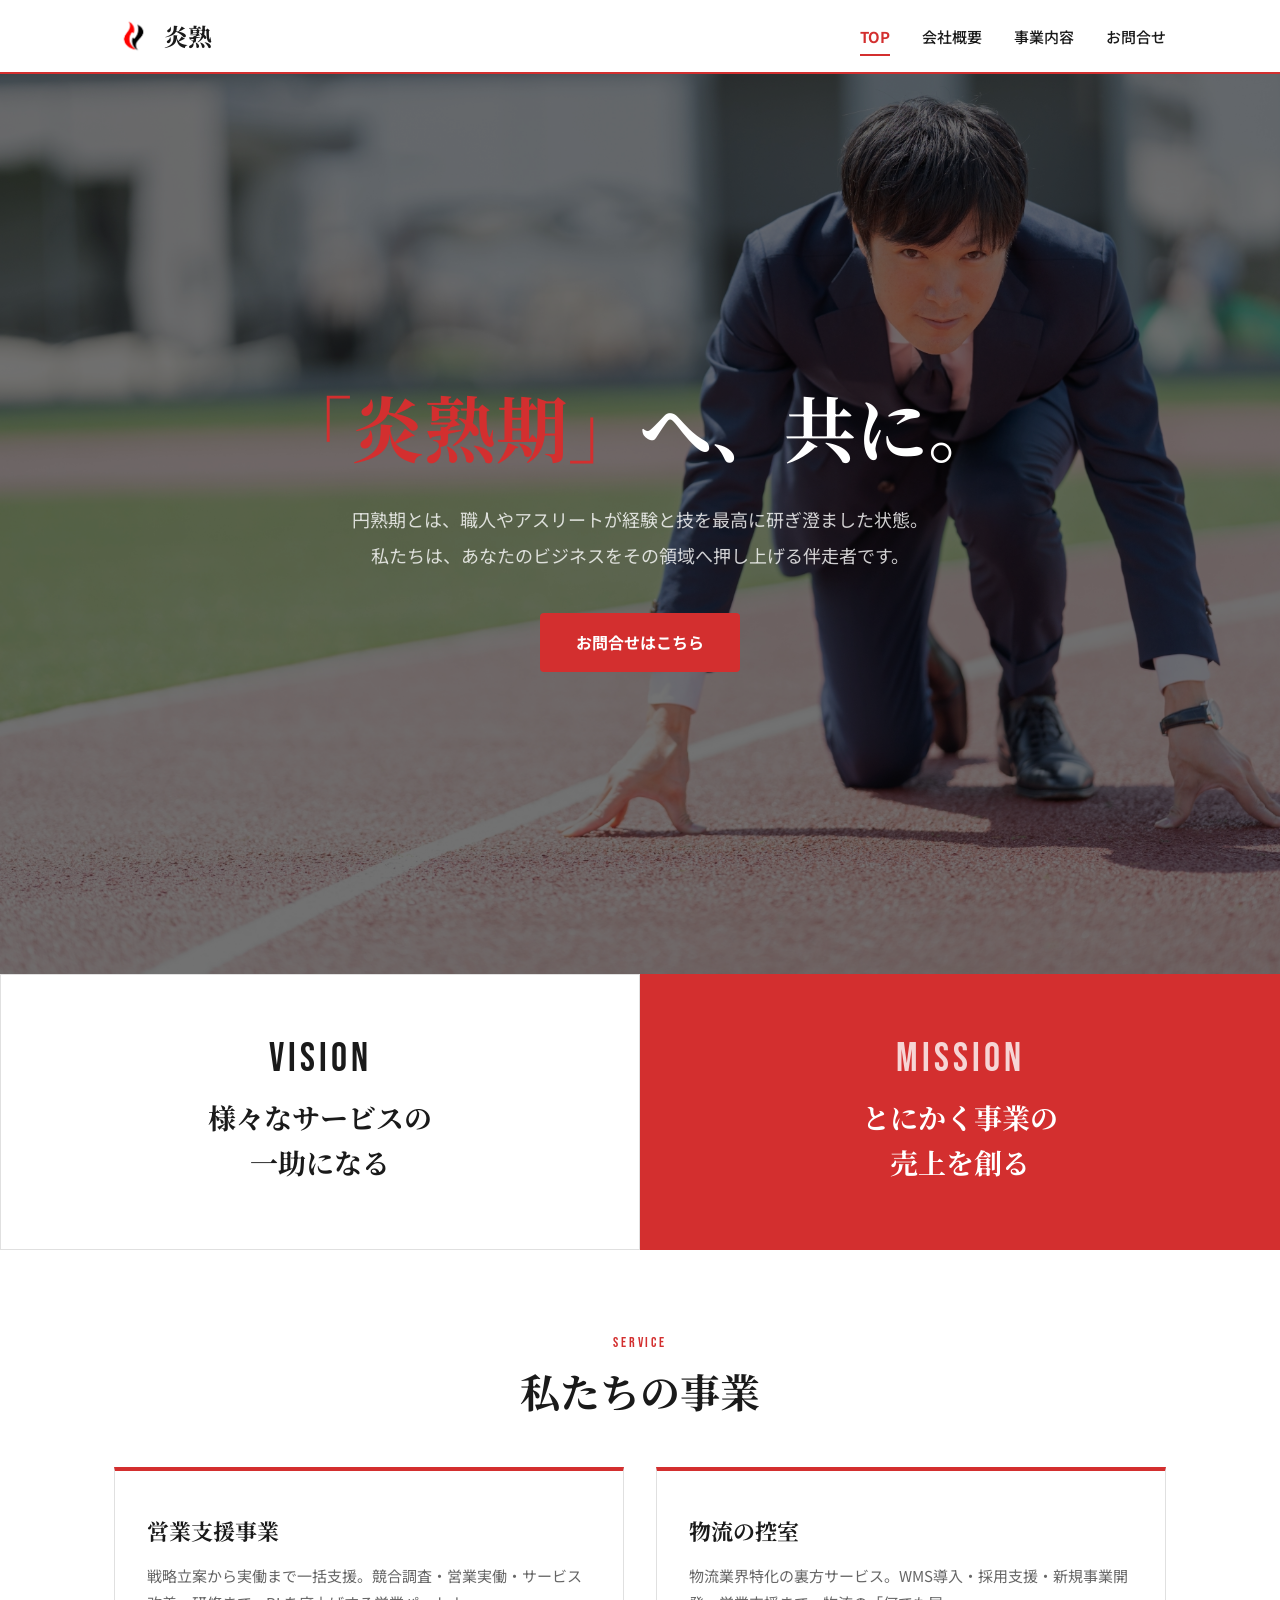
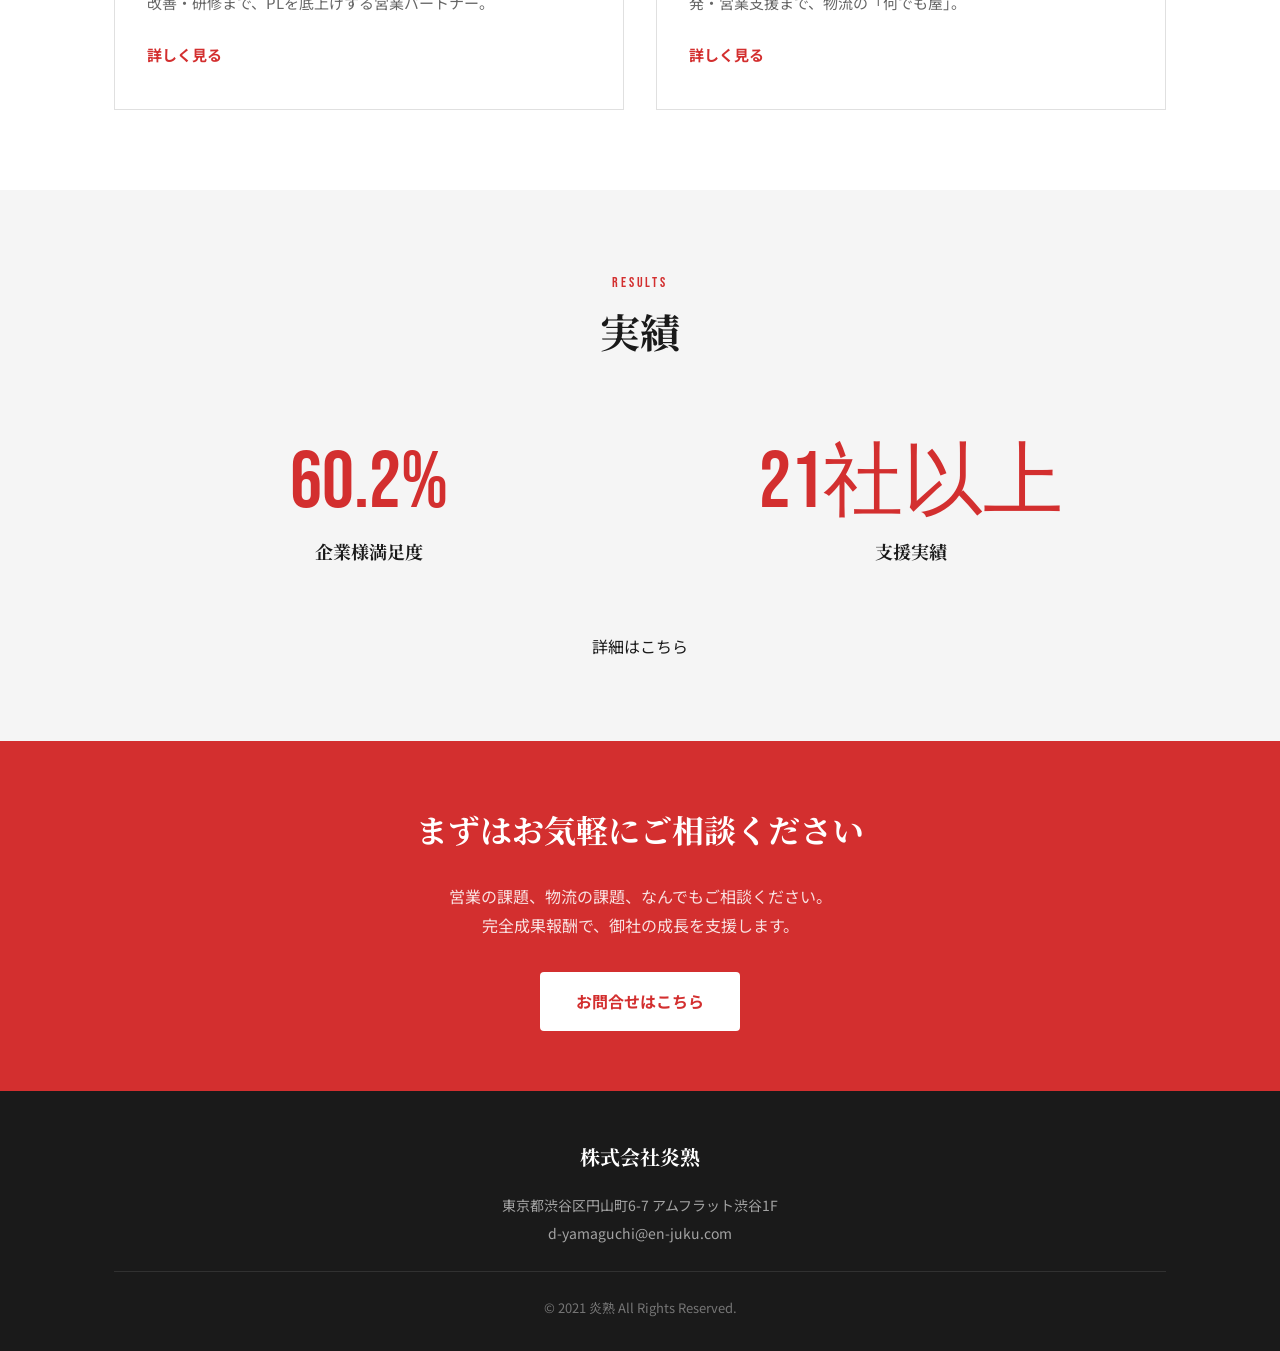
==== commit 63970f5e: "トップページのロゴウォールを削除し「詳細はこちら」リンクで事業内容ページへ誘導 Co-Authored-By: Claude Opus 4.6 (1M context) <noreply@anthro" ====
--- a/index.html
+++ b/index.html
@@ -124,39 +124,8 @@
         </div>
       </div>
 
-      <!-- ロゴウォール -->
-      <div class="logo-wall fade-up fade-up-d3">
-        <div class="logo-wall-item"><img src="assets/logos/peers.png" alt="Peers"></div>
-        <div class="logo-wall-item"><img src="assets/logos/the_meo.png" alt="THE MEO"></div>
-        <div class="logo-wall-item"><img src="assets/logos/eleven_links.png" alt="ELEVEN LINKS"></div>
-        <div class="logo-wall-item"><img src="assets/logos/postal_club.png" alt="ポスタルくらぶ"></div>
-        <div class="logo-wall-item"><img src="assets/logos/work_you.png" alt="Work you"></div>
-        <div class="logo-wall-item"><img src="assets/logos/kodawari.png" alt="こだわり本舗"></div>
-        <div class="logo-wall-item"><img src="assets/logos/sincere.png" alt="SINCERE"></div>
-        <div class="logo-wall-item"><img src="assets/logos/smart_media.png" alt="Smart media"></div>
-        <div class="logo-wall-item"><img src="assets/logos/telwi.png" alt="株式会社テルヰ"></div>
-        <div class="logo-wall-item"><img src="assets/logos/vhr.png" alt="VHR"></div>
-        <div class="logo-wall-item"><img src="assets/logos/vanavana.png" alt="vanavana"></div>
-        <div class="logo-wall-item"><img src="assets/logos/jfaa.png" alt="日本フリーエージェント協会"></div>
-        <div class="logo-wall-item"><img src="assets/logos/animal_hr.png" alt="日本動物病院人事協会"></div>
-        <div class="logo-wall-item"><img src="assets/logos/sharing_energy.png" alt="Sharing Energy"></div>
-        <div class="logo-wall-item"><img src="assets/logos/nicigas.png" alt="NICIGAS"></div>
-        <div class="logo-wall-item"><img src="assets/logos/emishiya.png" alt="emishiya"></div>
-        <div class="logo-wall-item"><img src="assets/logos/tsumugu.png" alt="TSUMUGU WORKS"></div>
-        <div class="logo-wall-item"><img src="assets/logos/infocom.png" alt="infocom"></div>
-        <div class="logo-wall-item"><img src="assets/logos/writeup.png" alt="Writeup"></div>
-        <div class="logo-wall-item"><img src="assets/logos/hyper.png" alt="HypeR"></div>
-        <div class="logo-wall-item"><img src="assets/logos/daisho.png" alt="DAISHO CORPORATION"></div>
-        <div class="logo-wall-item"><img src="assets/logos/nine_partners.png" alt="Nine Partners"></div>
-        <div class="logo-wall-item"><img src="assets/logos/rocking_horse.png" alt="Rocking Horse"></div>
-        <div class="logo-wall-item"><img src="assets/logos/elderro.png" alt="エルデロ"></div>
-        <div class="logo-wall-item"><img src="assets/logos/helpfeel.png" alt="Helpfeel"></div>
-        <div class="logo-wall-item"><img src="assets/logos/gramn.png" alt="Gramn"></div>
-        <div class="logo-wall-item"><img src="assets/logos/ikiiki.png" alt="ikiiki"></div>
-        <div class="logo-wall-item"><img src="assets/logos/torimatu.png" alt="三代目 鳥松"></div>
-        <div class="logo-wall-item"><img src="assets/logos/showa_gas.png" alt="昭和ガス株式会社"></div>
-        <div class="logo-wall-item"><img src="assets/logos/study_at.png" alt="学習塾 Study at"></div>
-        <div class="logo-wall-item"><img src="assets/logos/crystal_method.png" alt="Crystal-Method"></div>
+      <div class="text-center mt-4 fade-up fade-up-d3">
+        <a href="service.html#results" class="link-arrow">詳細はこちら</a>
       </div>
     </div>
   </section>
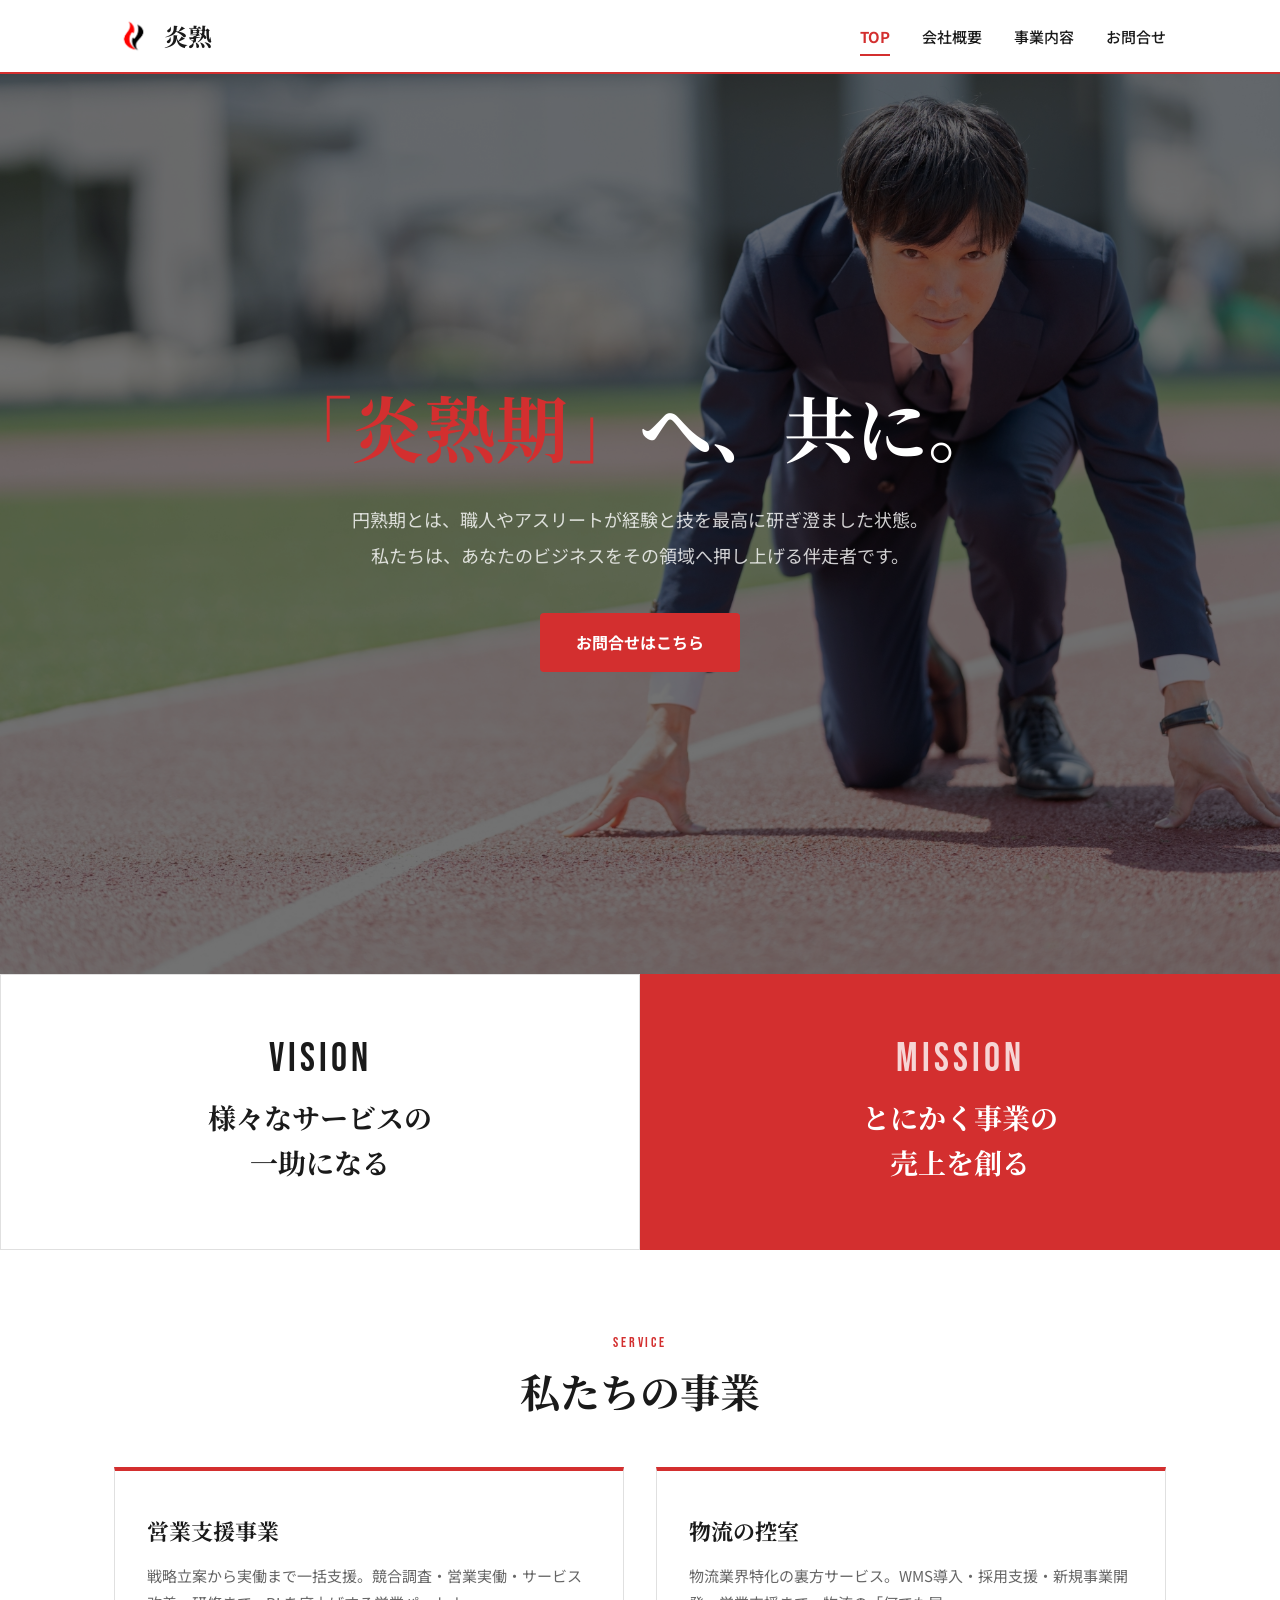
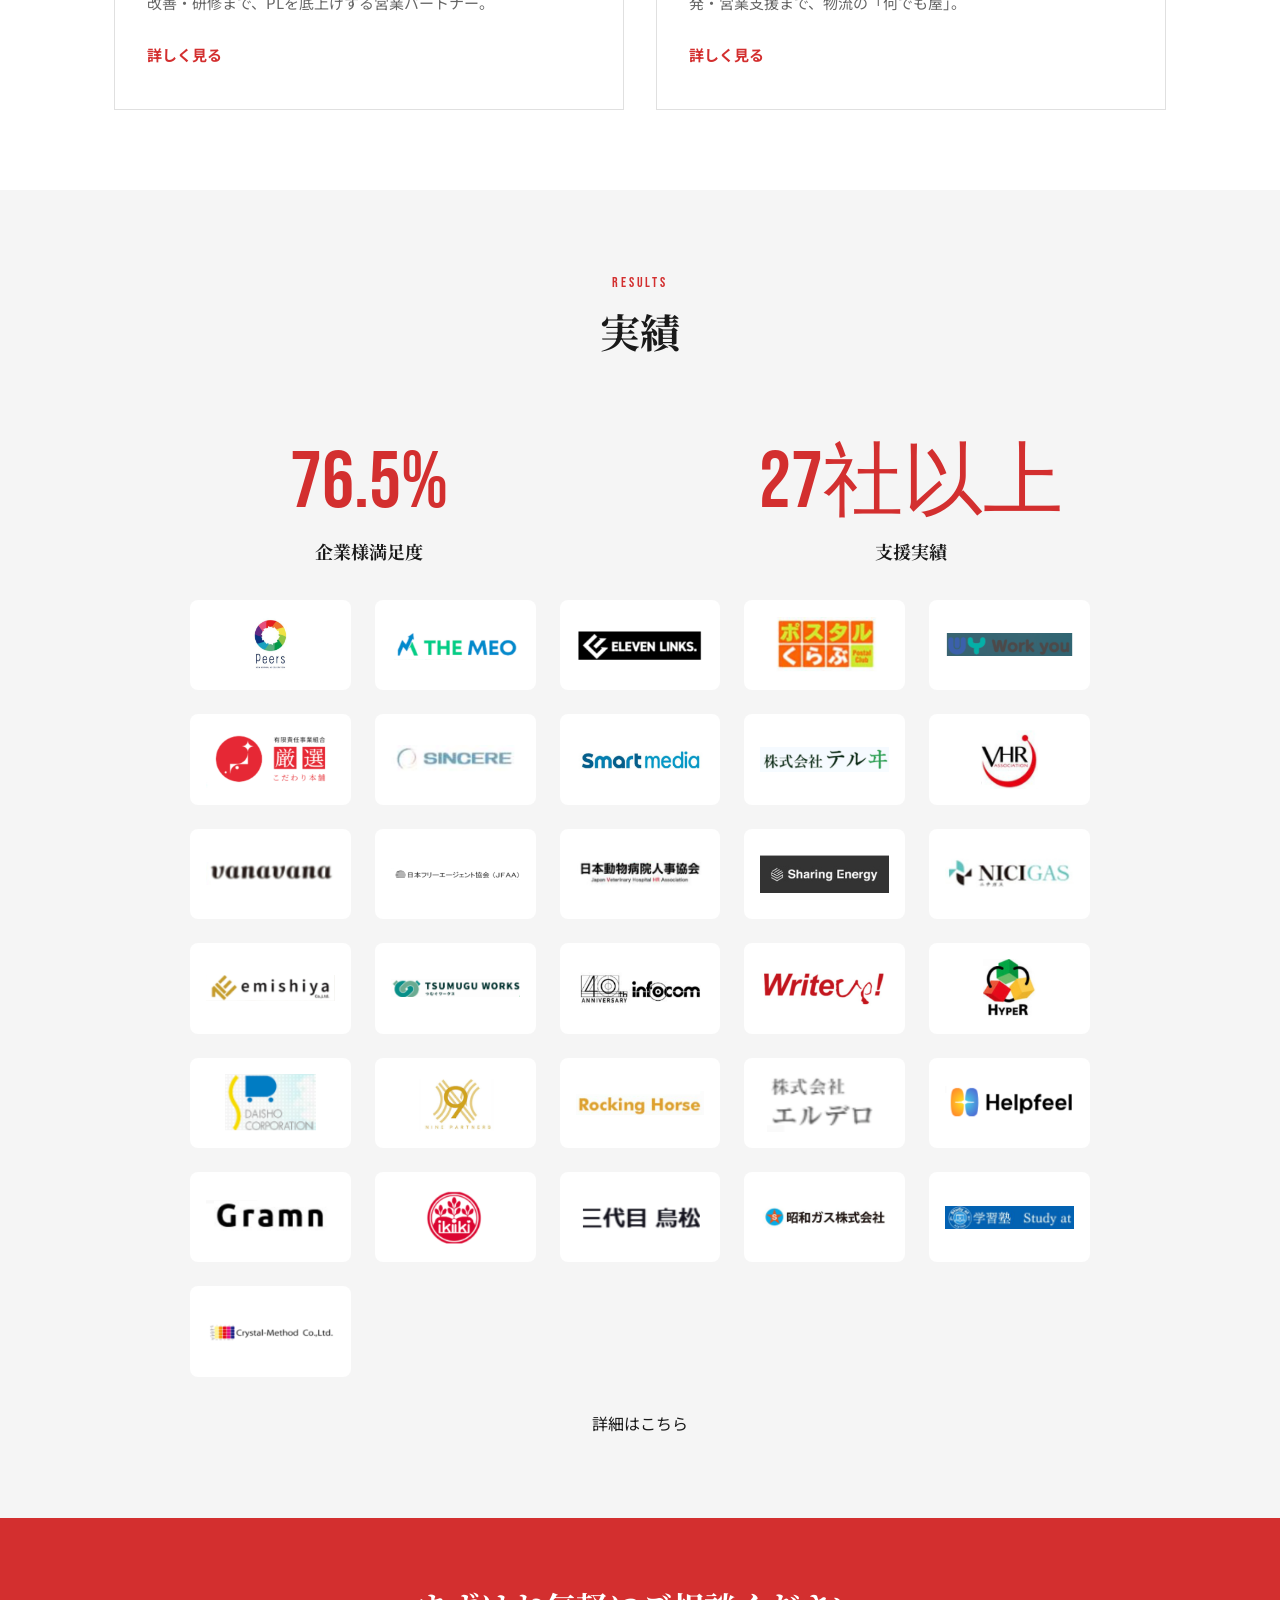
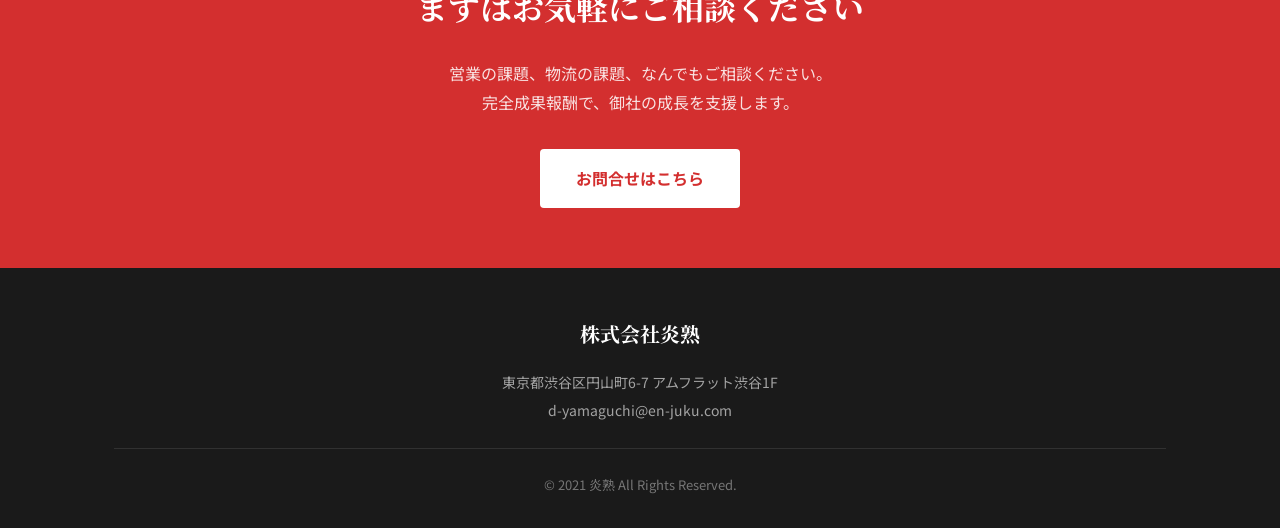
==== commit 7a0d999a: "TOPにロゴウォール復活、事業内容のセクション間隔修正、会社概要に代表者名追加 Co-Authored-By: Claude Opus 4.6 (1M context) <noreply@anthro" ====
--- a/index.html
+++ b/index.html
@@ -124,7 +124,42 @@
         </div>
       </div>
 
-      <div class="text-center mt-4 fade-up fade-up-d3">
+      <!-- ロゴウォール -->
+      <div class="logo-wall fade-up fade-up-d3">
+        <div class="logo-wall-item"><img src="assets/logos/peers.png" alt="Peers"></div>
+        <div class="logo-wall-item"><img src="assets/logos/the_meo.png" alt="THE MEO"></div>
+        <div class="logo-wall-item"><img src="assets/logos/eleven_links.png" alt="ELEVEN LINKS"></div>
+        <div class="logo-wall-item"><img src="assets/logos/postal_club.png" alt="ポスタルくらぶ"></div>
+        <div class="logo-wall-item"><img src="assets/logos/work_you.png" alt="Work you"></div>
+        <div class="logo-wall-item"><img src="assets/logos/kodawari.png" alt="こだわり本舗"></div>
+        <div class="logo-wall-item"><img src="assets/logos/sincere.png" alt="SINCERE"></div>
+        <div class="logo-wall-item"><img src="assets/logos/smart_media.png" alt="Smart media"></div>
+        <div class="logo-wall-item"><img src="assets/logos/telwi.png" alt="株式会社テルヰ"></div>
+        <div class="logo-wall-item"><img src="assets/logos/vhr.png" alt="VHR"></div>
+        <div class="logo-wall-item"><img src="assets/logos/vanavana.png" alt="vanavana"></div>
+        <div class="logo-wall-item"><img src="assets/logos/jfaa.png" alt="日本フリーエージェント協会"></div>
+        <div class="logo-wall-item"><img src="assets/logos/animal_hr.png" alt="日本動物病院人事協会"></div>
+        <div class="logo-wall-item"><img src="assets/logos/sharing_energy.png" alt="Sharing Energy"></div>
+        <div class="logo-wall-item"><img src="assets/logos/nicigas.png" alt="NICIGAS"></div>
+        <div class="logo-wall-item"><img src="assets/logos/emishiya.png" alt="emishiya"></div>
+        <div class="logo-wall-item"><img src="assets/logos/tsumugu.png" alt="TSUMUGU WORKS"></div>
+        <div class="logo-wall-item"><img src="assets/logos/infocom.png" alt="infocom"></div>
+        <div class="logo-wall-item"><img src="assets/logos/writeup.png" alt="Writeup"></div>
+        <div class="logo-wall-item"><img src="assets/logos/hyper.png" alt="HypeR"></div>
+        <div class="logo-wall-item"><img src="assets/logos/daisho.png" alt="DAISHO CORPORATION"></div>
+        <div class="logo-wall-item"><img src="assets/logos/nine_partners.png" alt="Nine Partners"></div>
+        <div class="logo-wall-item"><img src="assets/logos/rocking_horse.png" alt="Rocking Horse"></div>
+        <div class="logo-wall-item"><img src="assets/logos/elderro.png" alt="エルデロ"></div>
+        <div class="logo-wall-item"><img src="assets/logos/helpfeel.png" alt="Helpfeel"></div>
+        <div class="logo-wall-item"><img src="assets/logos/gramn.png" alt="Gramn"></div>
+        <div class="logo-wall-item"><img src="assets/logos/ikiiki.png" alt="ikiiki"></div>
+        <div class="logo-wall-item"><img src="assets/logos/torimatu.png" alt="三代目 鳥松"></div>
+        <div class="logo-wall-item"><img src="assets/logos/showa_gas.png" alt="昭和ガス株式会社"></div>
+        <div class="logo-wall-item"><img src="assets/logos/study_at.png" alt="学習塾 Study at"></div>
+        <div class="logo-wall-item"><img src="assets/logos/crystal_method.png" alt="Crystal-Method"></div>
+      </div>
+
+      <div class="text-center mt-4 fade-up fade-up-d4">
         <a href="service.html#results" class="link-arrow">詳細はこちら</a>
       </div>
     </div>
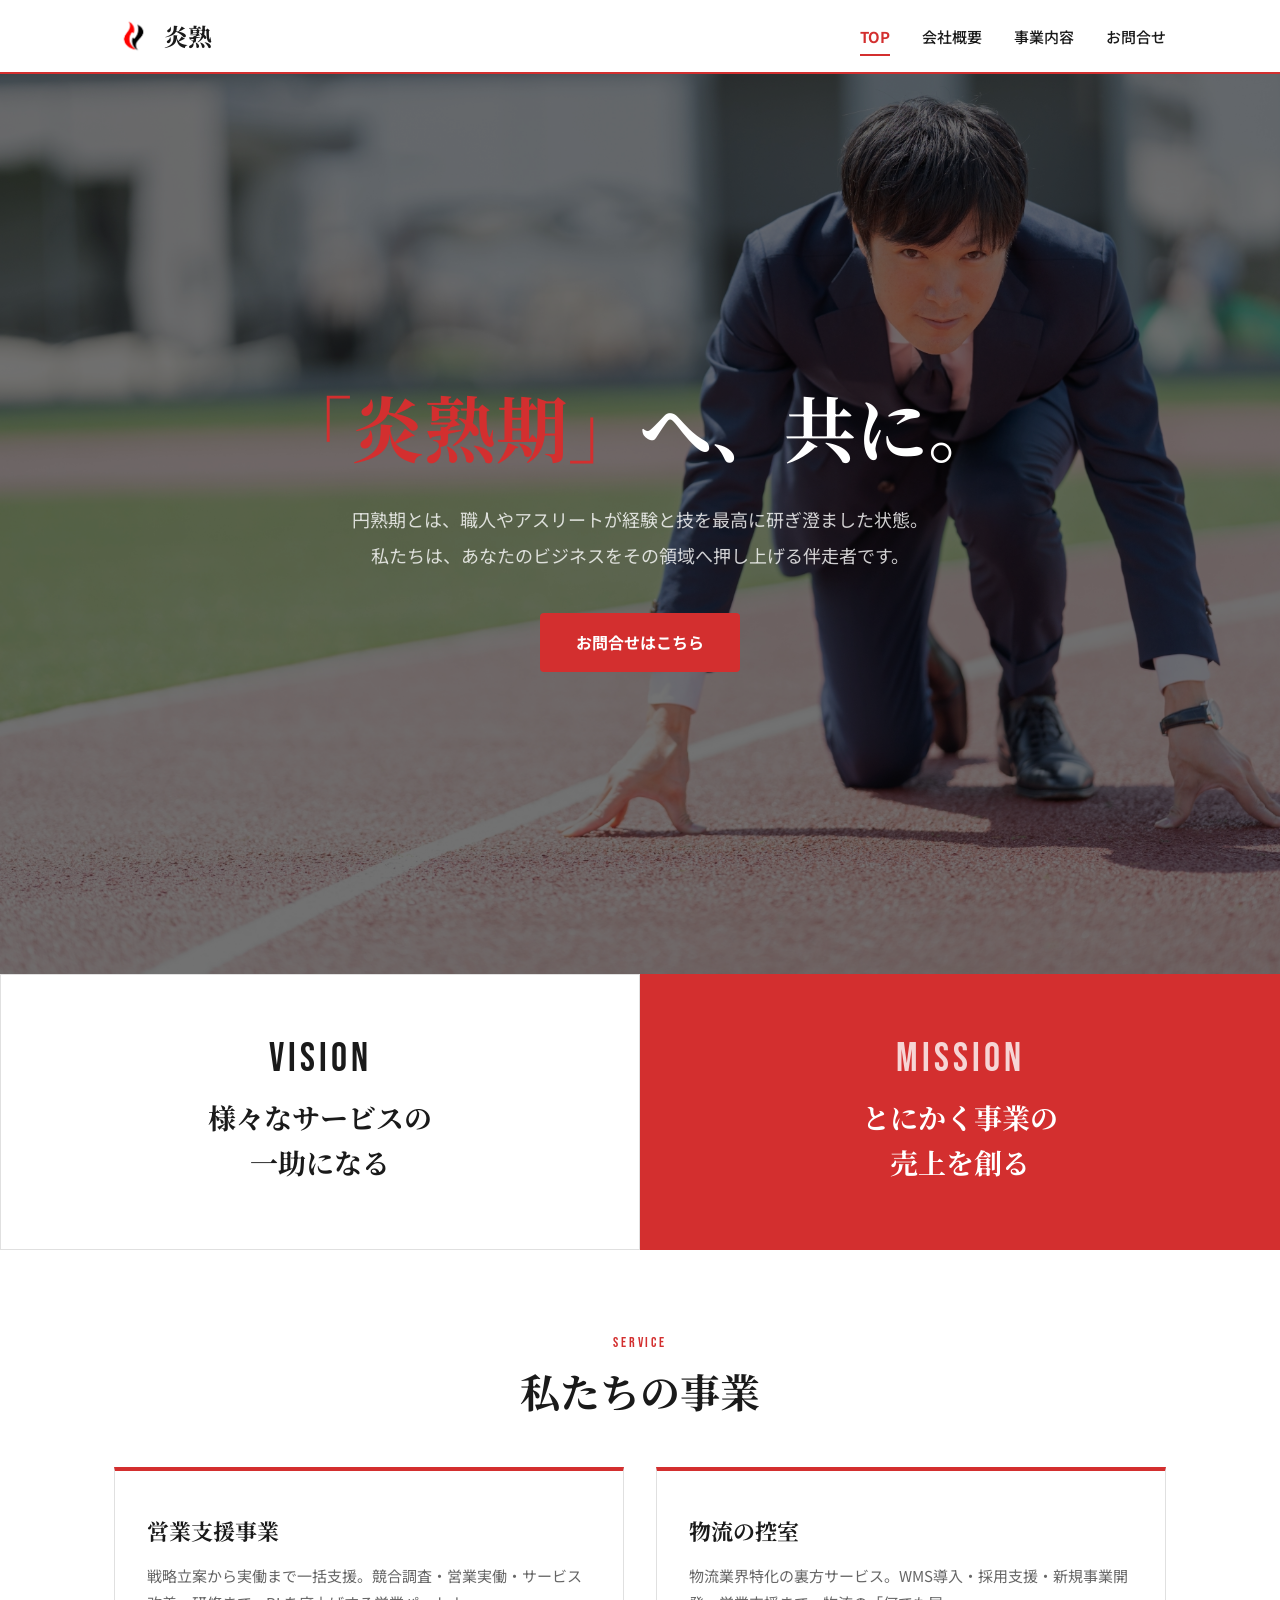
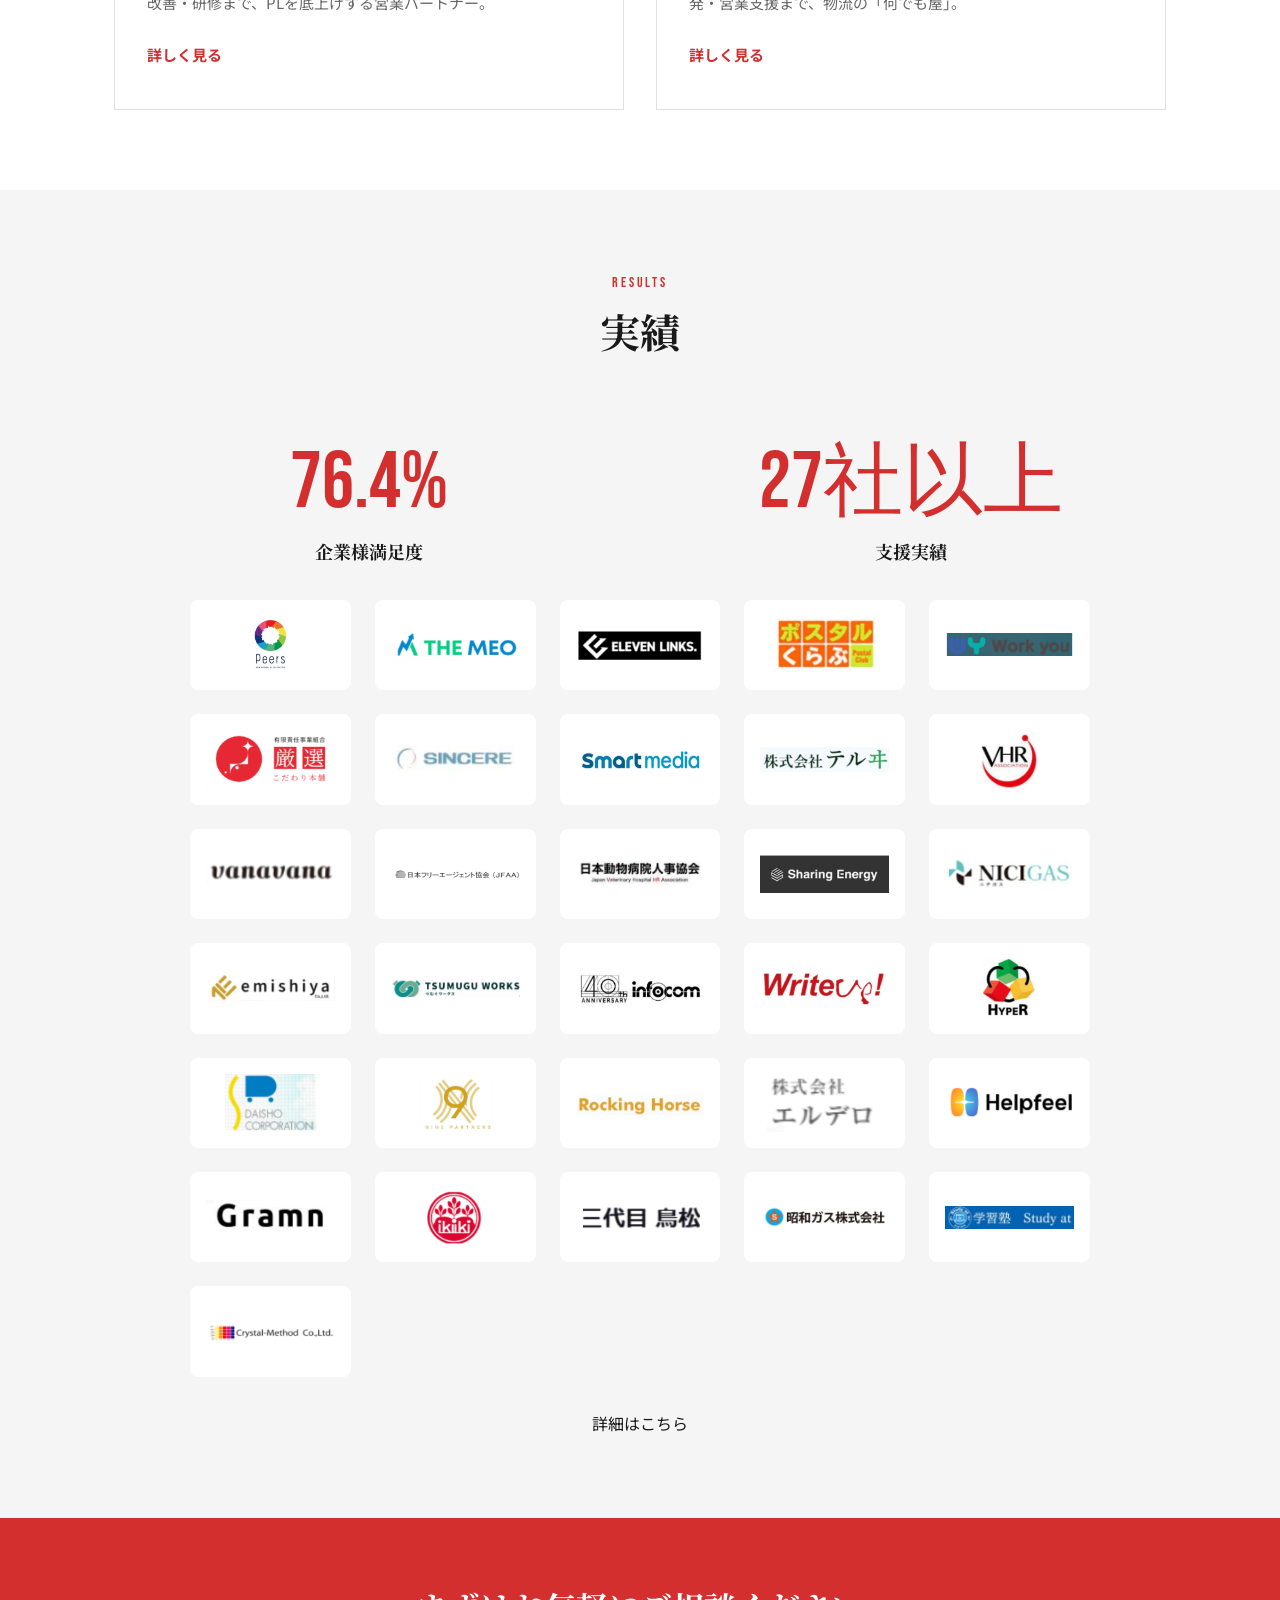
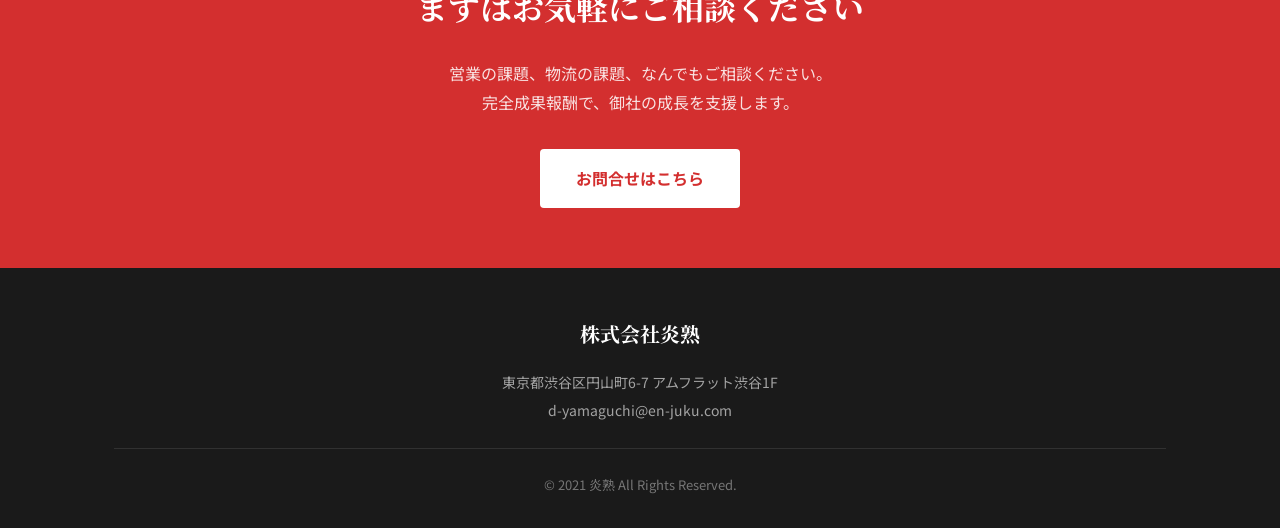
==== commit 070ade27: "モバイル横スクロール防止（iOS Safari対策）、ファビコンをロゴに変更 Co-Authored-By: Claude Opus 4.6 (1M context) <noreply@anthrop" ====
--- a/index.html
+++ b/index.html
@@ -8,7 +8,7 @@
   <meta property="og:title" content="株式会社炎熟 | ビジネスを「炎熟期」へ">
   <meta property="og:description" content="営業支援から物流の裏方まで。炎熟があなたのビジネスを最高の状態へ。">
   <meta property="og:type" content="website">
-  <link rel="icon" href="data:image/svg+xml,<svg xmlns='http://www.w3.org/2000/svg' viewBox='0 0 100 100'><text y='.9em' font-size='90'>🔥</text></svg>">
+  <link rel="icon" type="image/png" href="assets/logo.png">
 
   <!-- Google Fonts -->
   <link rel="preconnect" href="https://fonts.googleapis.com">
--- a/css/style.css
+++ b/css/style.css
@@ -28,6 +28,7 @@
   scroll-behavior: smooth;
   scroll-padding-top: 72px;
   font-size: 16px;
+  overflow-x: clip;
 }
 
 body {
@@ -242,7 +243,8 @@
 .hero {
   position: relative;
   height: 100vh;
-  min-height: 600px;
+  height: 100svh;
+  min-height: 500px;
   display: flex;
   align-items: center;
   justify-content: center;
@@ -563,8 +565,17 @@
 
 @media (max-width: 767px) {
   .stats-grid {
-    grid-template-columns: 1fr;
-    gap: 1rem;
+    grid-template-columns: 1fr 1fr;
+    gap: 0.5rem;
+  }
+  .stat-item {
+    padding: 1rem 0.5rem;
+  }
+  .stat-number {
+    font-size: clamp(2rem, 6vw, 3rem);
+  }
+  .stat-label {
+    font-size: 0.875rem;
   }
 }
 
@@ -1274,17 +1285,22 @@
 @media (max-width: 768px) {
   .logo-wall {
     grid-template-columns: repeat(3, 1fr);
-    gap: 1rem;
+    gap: 0.75rem;
+    max-width: 100%;
   }
   .logo-wall-item {
-    padding: 0.75rem;
+    padding: 0.5rem;
+    aspect-ratio: 3 / 2;
   }
 }
 
 @media (max-width: 480px) {
   .logo-wall {
-    grid-template-columns: repeat(2, 1fr);
-    gap: 0.75rem;
+    grid-template-columns: repeat(3, 1fr);
+    gap: 0.5rem;
+  }
+  .logo-wall-item {
+    padding: 0.4rem;
   }
 }
 
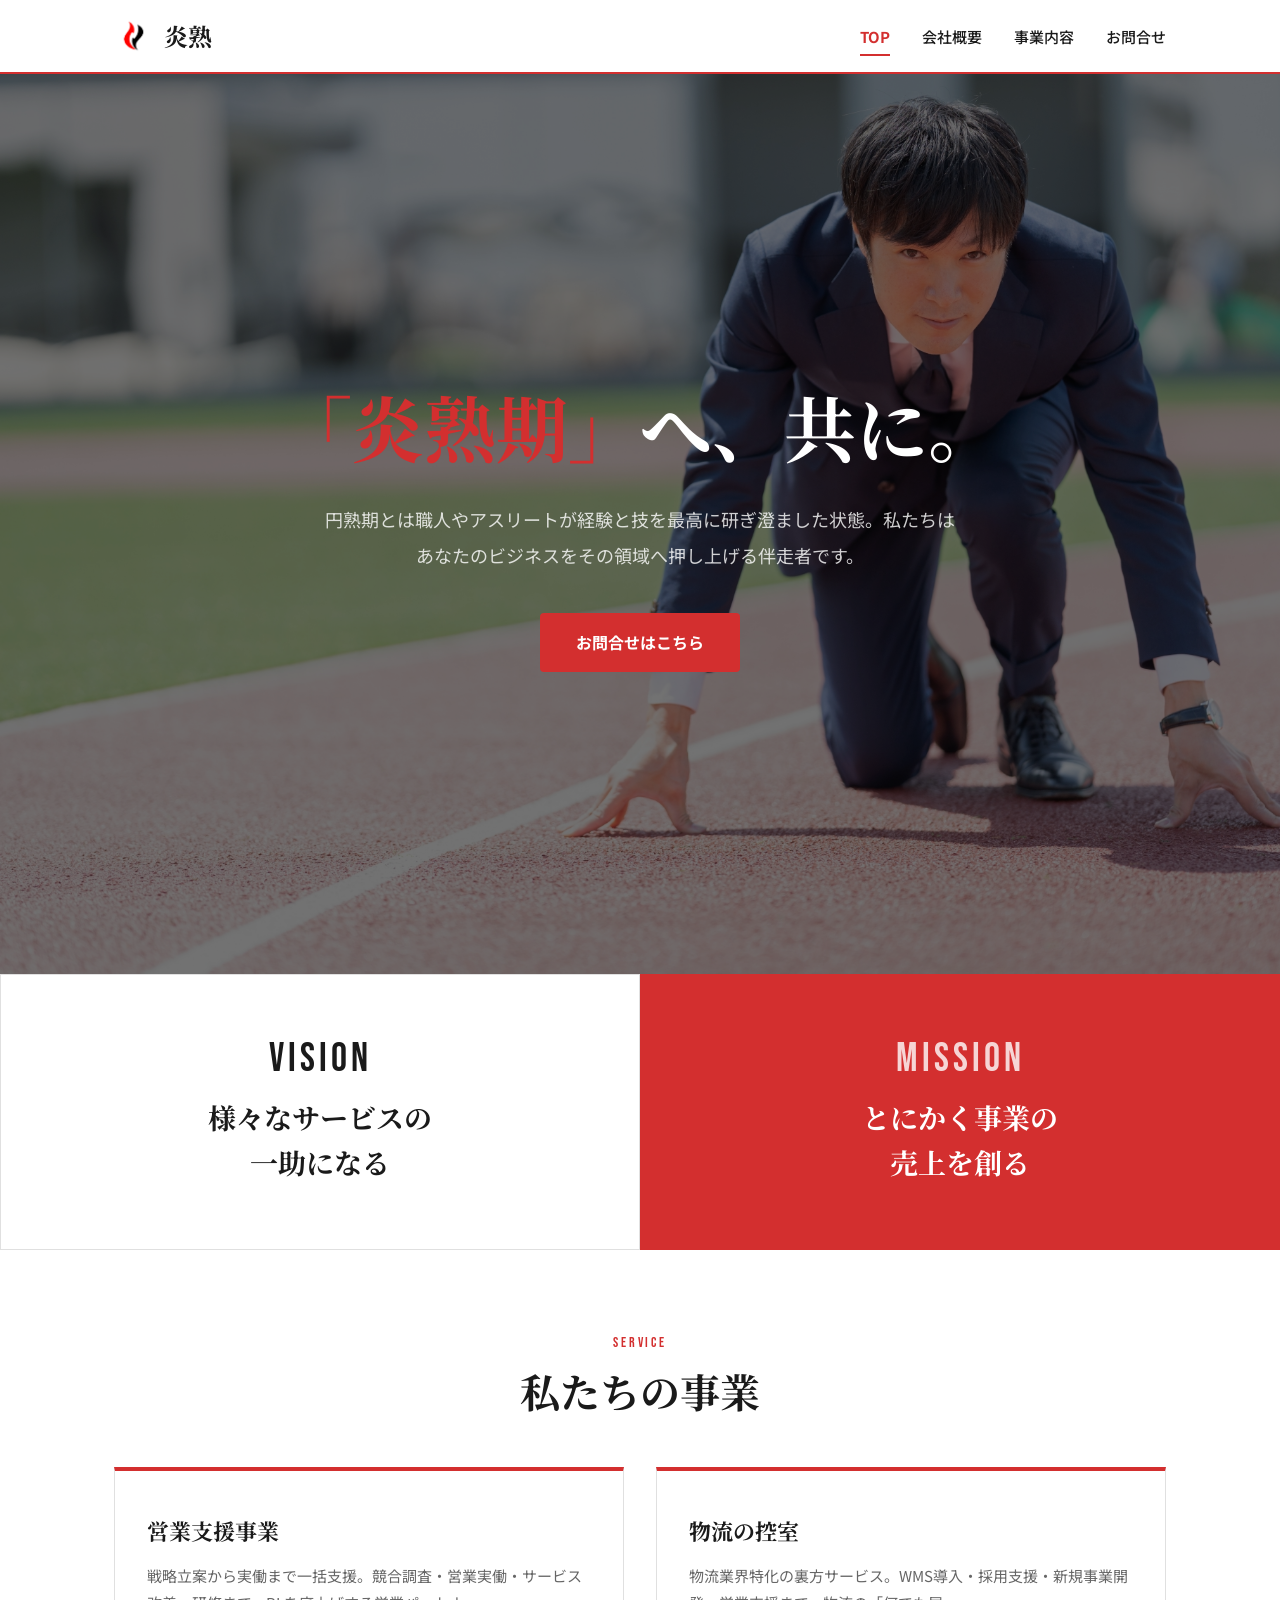
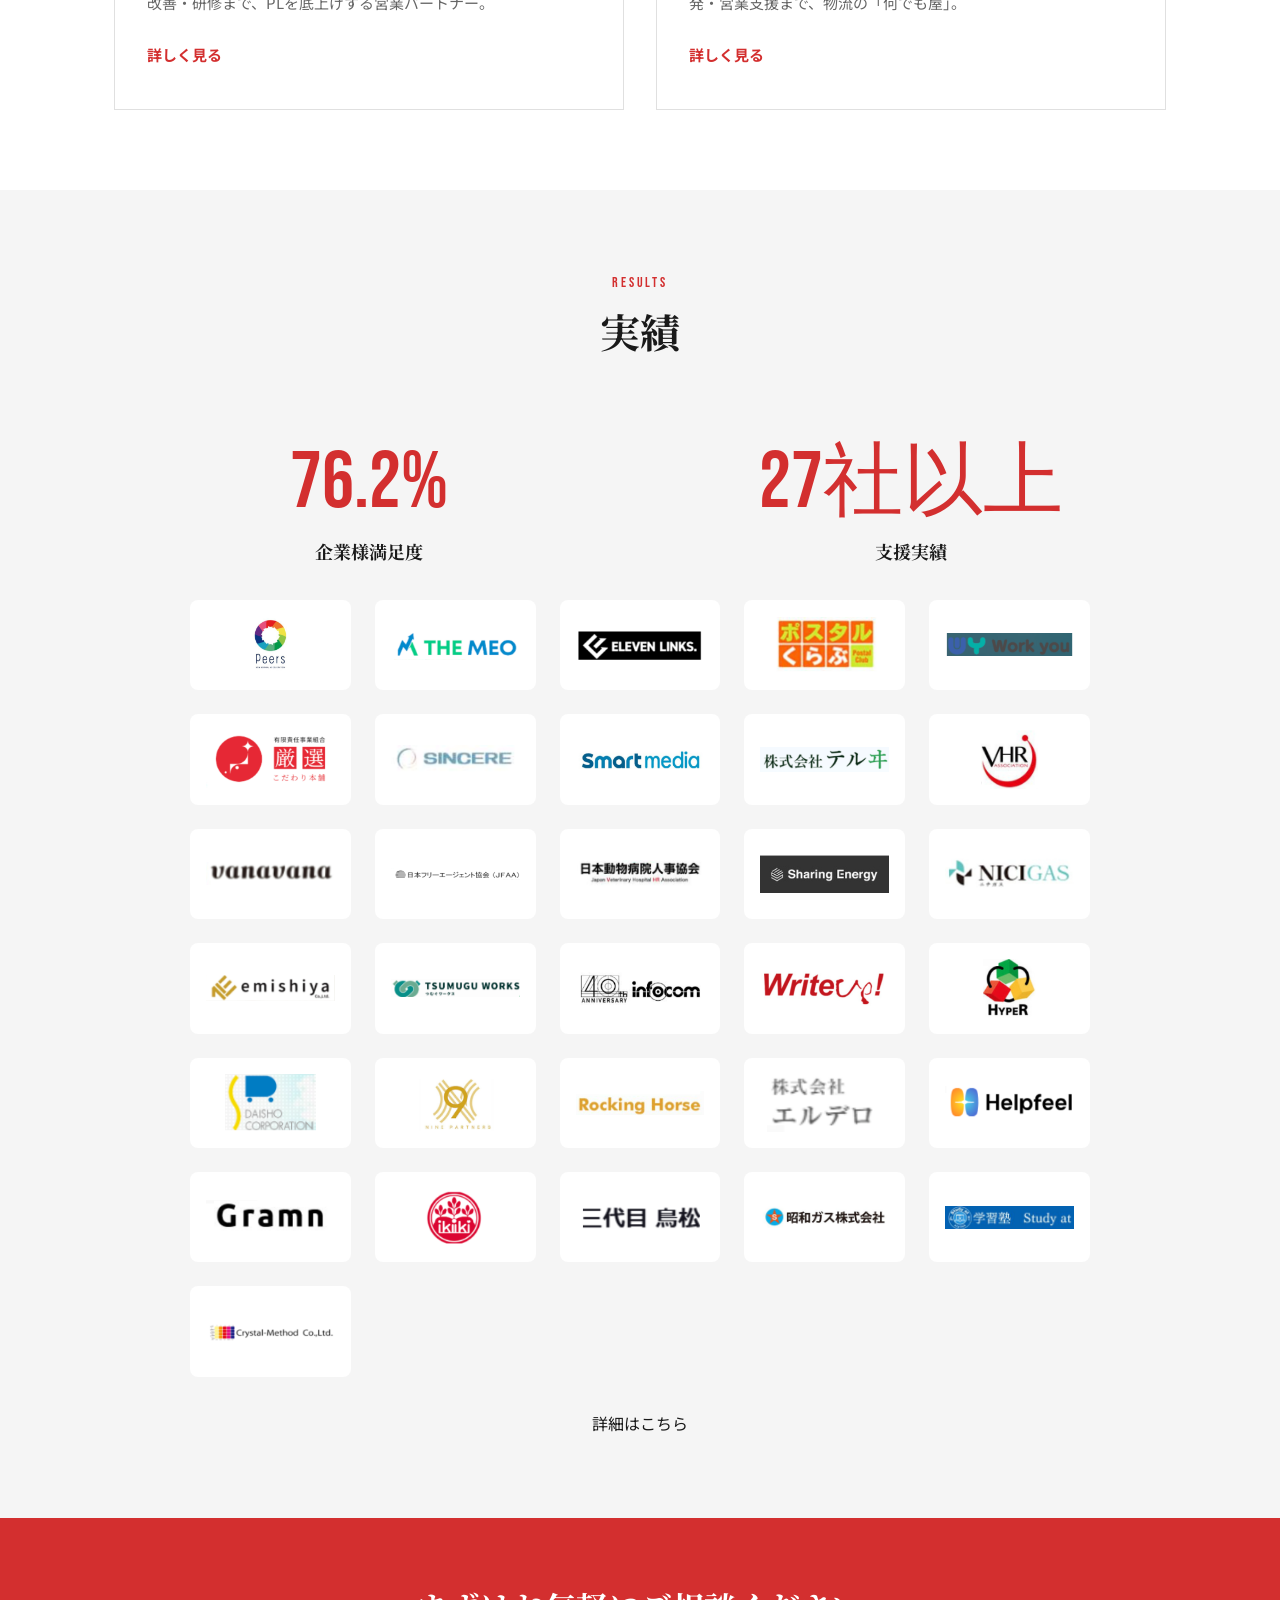
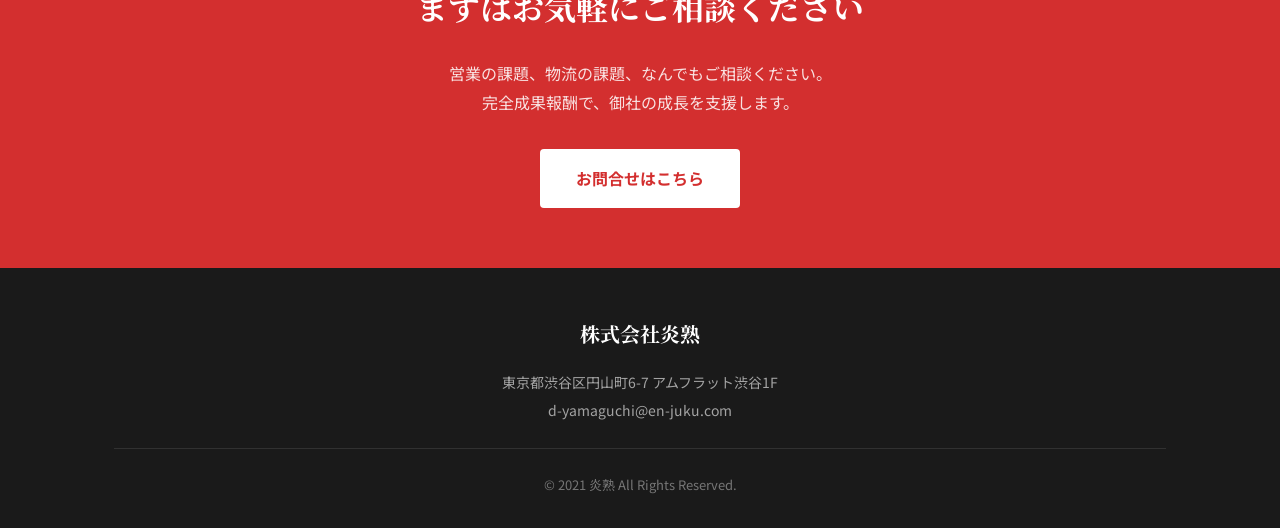
==== commit 54ed5f57: "ヒーローサブテキスト: 読点削除、改行タグ削除で自然な折り返しに変更 Co-Authored-By: Claude Opus 4.6 (1M context) <noreply@anthropic.c" ====
--- a/index.html
+++ b/index.html
@@ -59,8 +59,7 @@
         <span class="accent">「炎熟期」</span>へ、共に。
       </h1>
       <p class="hero-sub fade-up fade-up-d1">
-        円熟期とは、職人やアスリートが経験と技を最高に研ぎ澄ました状態。<br>
-        私たちは、あなたのビジネスをその領域へ押し上げる伴走者です。
+        円熟期とは職人やアスリートが経験と技を最高に研ぎ澄ました状態。私たちはあなたのビジネスをその領域へ押し上げる伴走者です。
       </p>
       <div class="fade-up fade-up-d2">
         <a href="contact.html" class="btn-primary">お問合せはこちら</a>
--- a/css/style.css
+++ b/css/style.css
@@ -28,7 +28,6 @@
   scroll-behavior: smooth;
   scroll-padding-top: 72px;
   font-size: 16px;
-  overflow-x: clip;
 }
 
 body {
@@ -38,6 +37,7 @@
   background-color: var(--color-white);
   color: var(--color-black);
   overflow-x: hidden;
+  max-width: 100vw;
   -webkit-font-smoothing: antialiased;
 }
 
@@ -61,6 +61,8 @@
   max-width: 1100px;
   margin: 0 auto;
   padding: 0 24px;
+  box-sizing: border-box;
+  width: 100%;
 }
 
 /* --- Typography --- */
@@ -290,6 +292,40 @@
   margin: 0 auto 2.5rem;
 }
 
+@media (max-width: 767px) {
+  .hero {
+    height: auto;
+    min-height: auto;
+    aspect-ratio: 3 / 2;
+    background-size: cover;
+    background-position: center;
+    overflow: hidden;
+    width: 100%;
+    max-width: 100%;
+  }
+
+  .hero-content {
+    padding: 0 16px;
+  }
+
+  .hero-catch {
+    font-size: clamp(1.5rem, 6vw, 2rem);
+    line-height: 1.3;
+    margin-bottom: 0.375rem;
+  }
+
+  .hero-sub {
+    font-size: clamp(0.75rem, 3vw, 0.9375rem);
+    line-height: 1.6;
+    margin-bottom: 1.5rem;
+  }
+
+  .hero .btn-primary {
+    font-size: 0.9375rem;
+    padding: 0.75rem 1.75rem;
+  }
+}
+
 /* --- Buttons --- */
 .btn-primary {
   display: inline-flex;
@@ -420,6 +456,7 @@
 .vm-grid {
   display: grid;
   grid-template-columns: 1fr 1fr;
+  max-width: 100%;
 }
 
 .vm-card {
@@ -1284,23 +1321,16 @@
 
 @media (max-width: 768px) {
   .logo-wall {
-    grid-template-columns: repeat(3, 1fr);
-    gap: 0.75rem;
+    grid-template-columns: repeat(2, 1fr);
+    gap: 0.5rem;
     max-width: 100%;
+    width: 100%;
+    box-sizing: border-box;
   }
   .logo-wall-item {
     padding: 0.5rem;
     aspect-ratio: 3 / 2;
-  }
-}
-
-@media (max-width: 480px) {
-  .logo-wall {
-    grid-template-columns: repeat(3, 1fr);
-    gap: 0.5rem;
-  }
-  .logo-wall-item {
-    padding: 0.4rem;
+    min-width: 0;
   }
 }
 
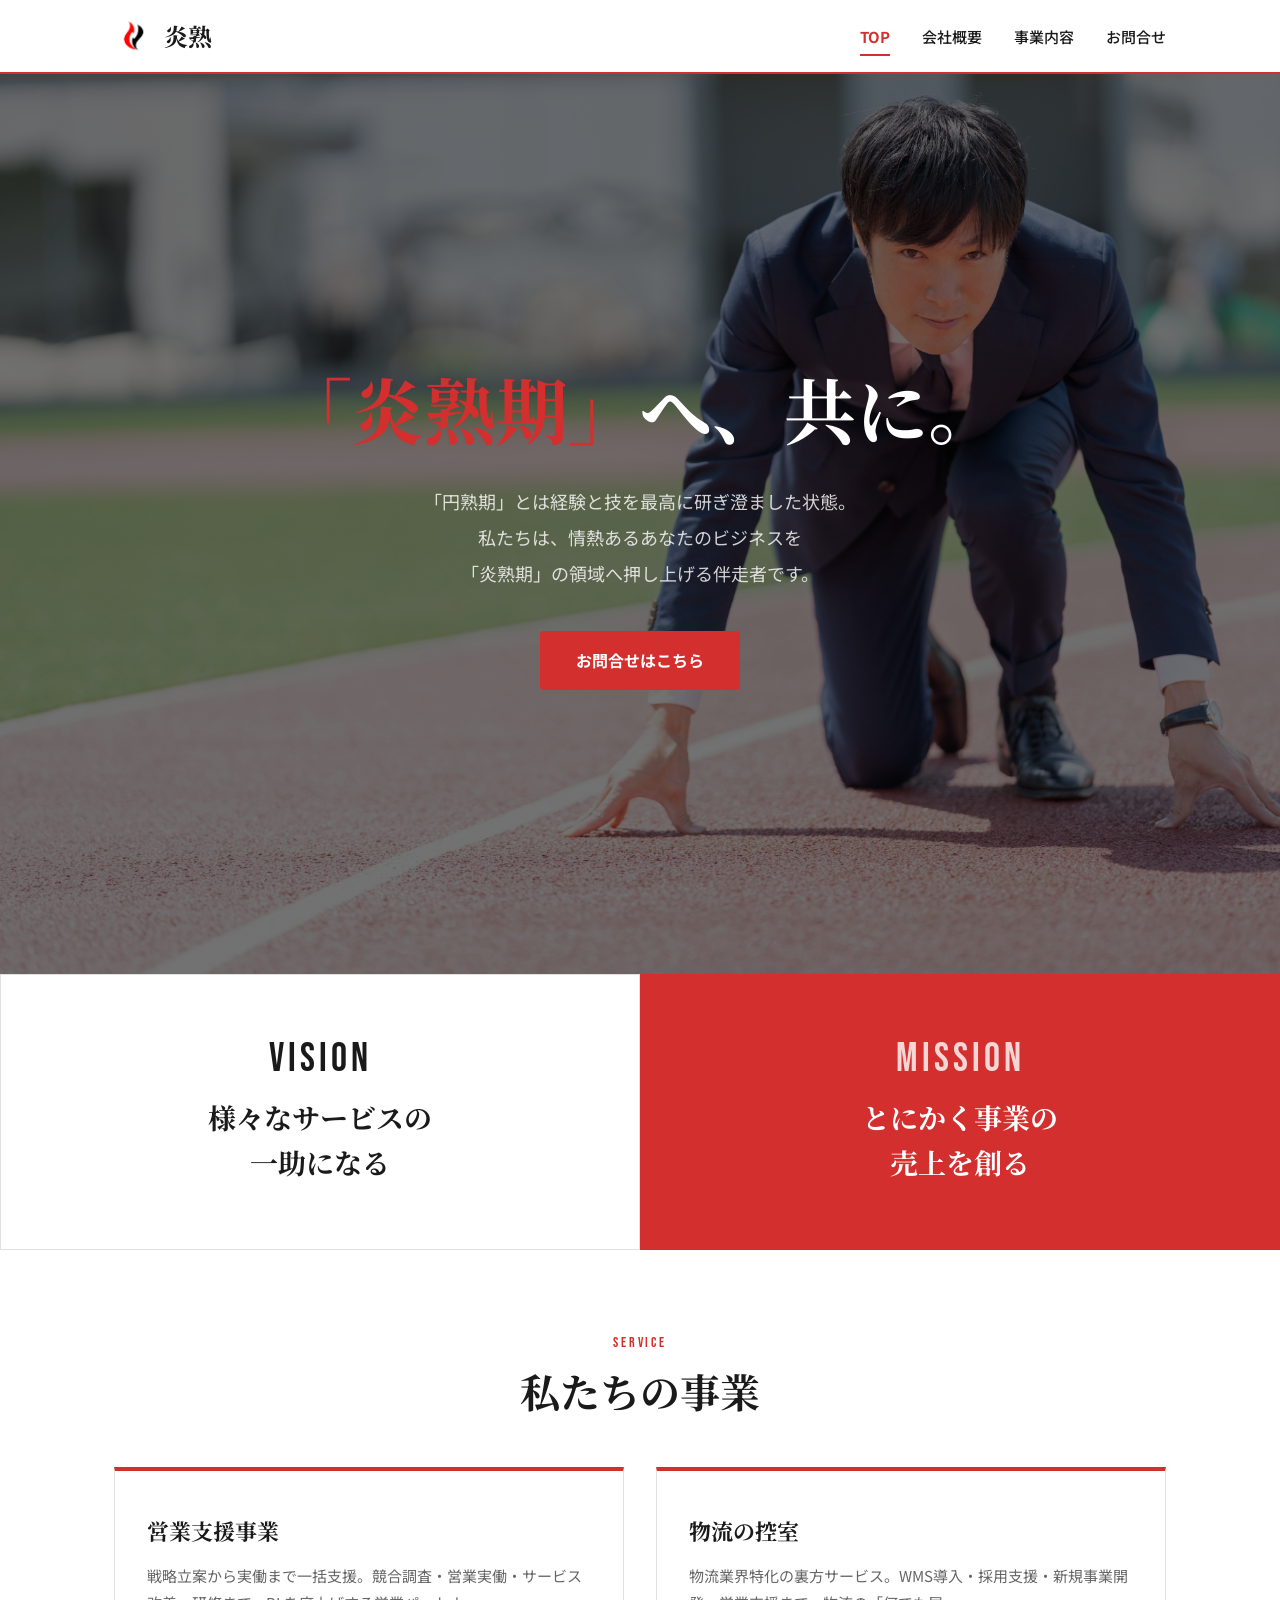
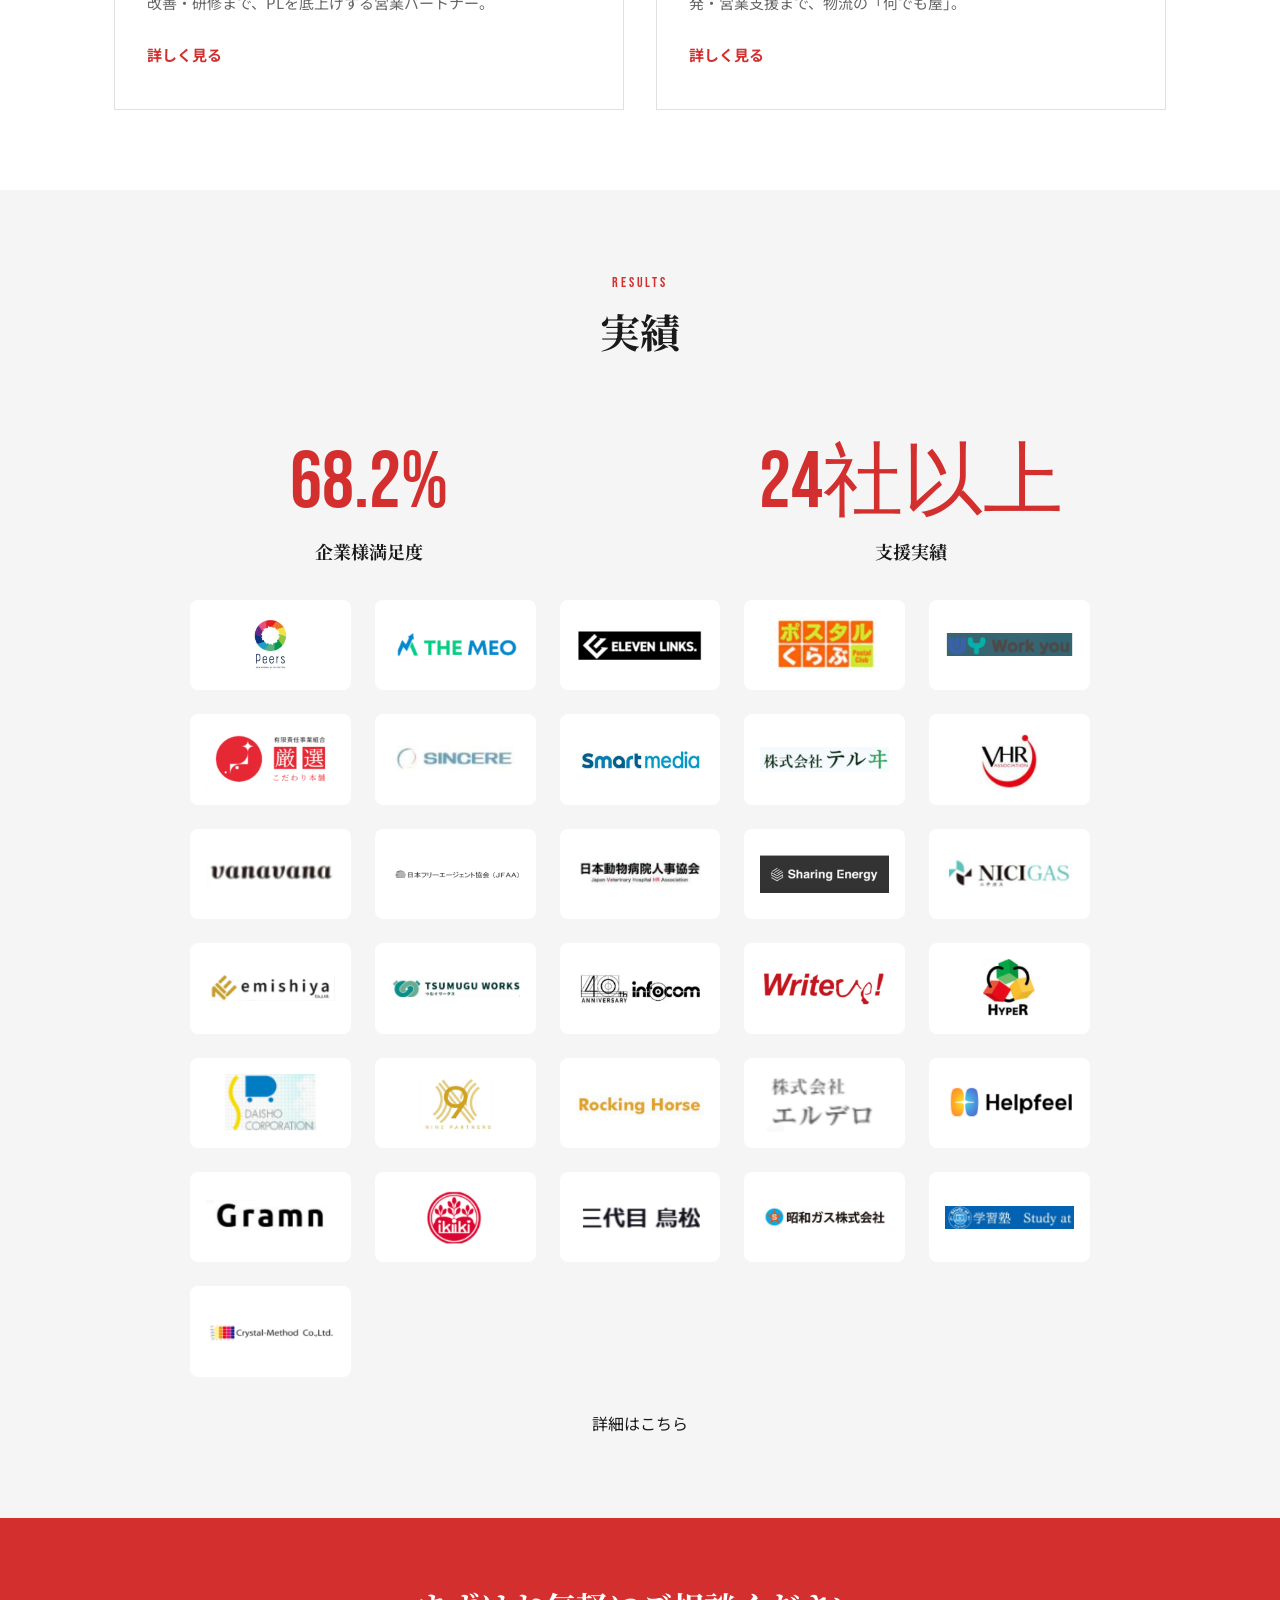
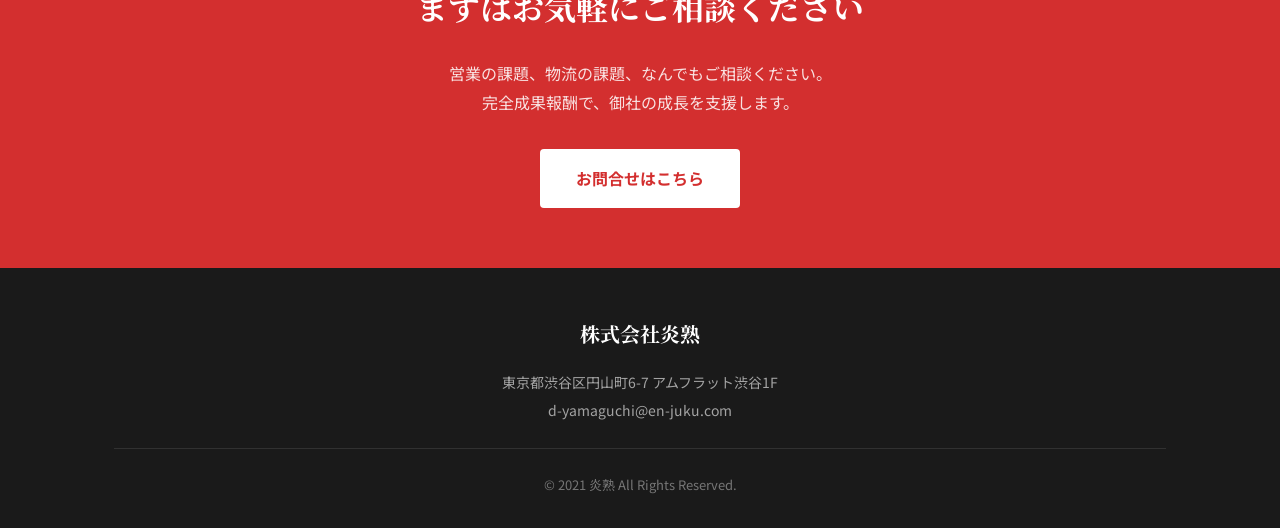
==== commit 4b6865a7: "ヒーローサブテキスト文言修正: 3行構成に変更 Co-Authored-By: Claude Opus 4.6 (1M context) <noreply@anthropic.com>" ====
--- a/index.html
+++ b/index.html
@@ -59,7 +59,9 @@
         <span class="accent">「炎熟期」</span>へ、共に。
       </h1>
       <p class="hero-sub fade-up fade-up-d1">
-        円熟期とは職人やアスリートが経験と技を最高に研ぎ澄ました状態。私たちはあなたのビジネスをその領域へ押し上げる伴走者です。
+        「円熟期」とは経験と技を最高に研ぎ澄ました状態。<br>
+        私たちは、情熱あるあなたのビジネスを<br>
+        「炎熟期」の領域へ押し上げる伴走者です。
       </p>
       <div class="fade-up fade-up-d2">
         <a href="contact.html" class="btn-primary">お問合せはこちら</a>
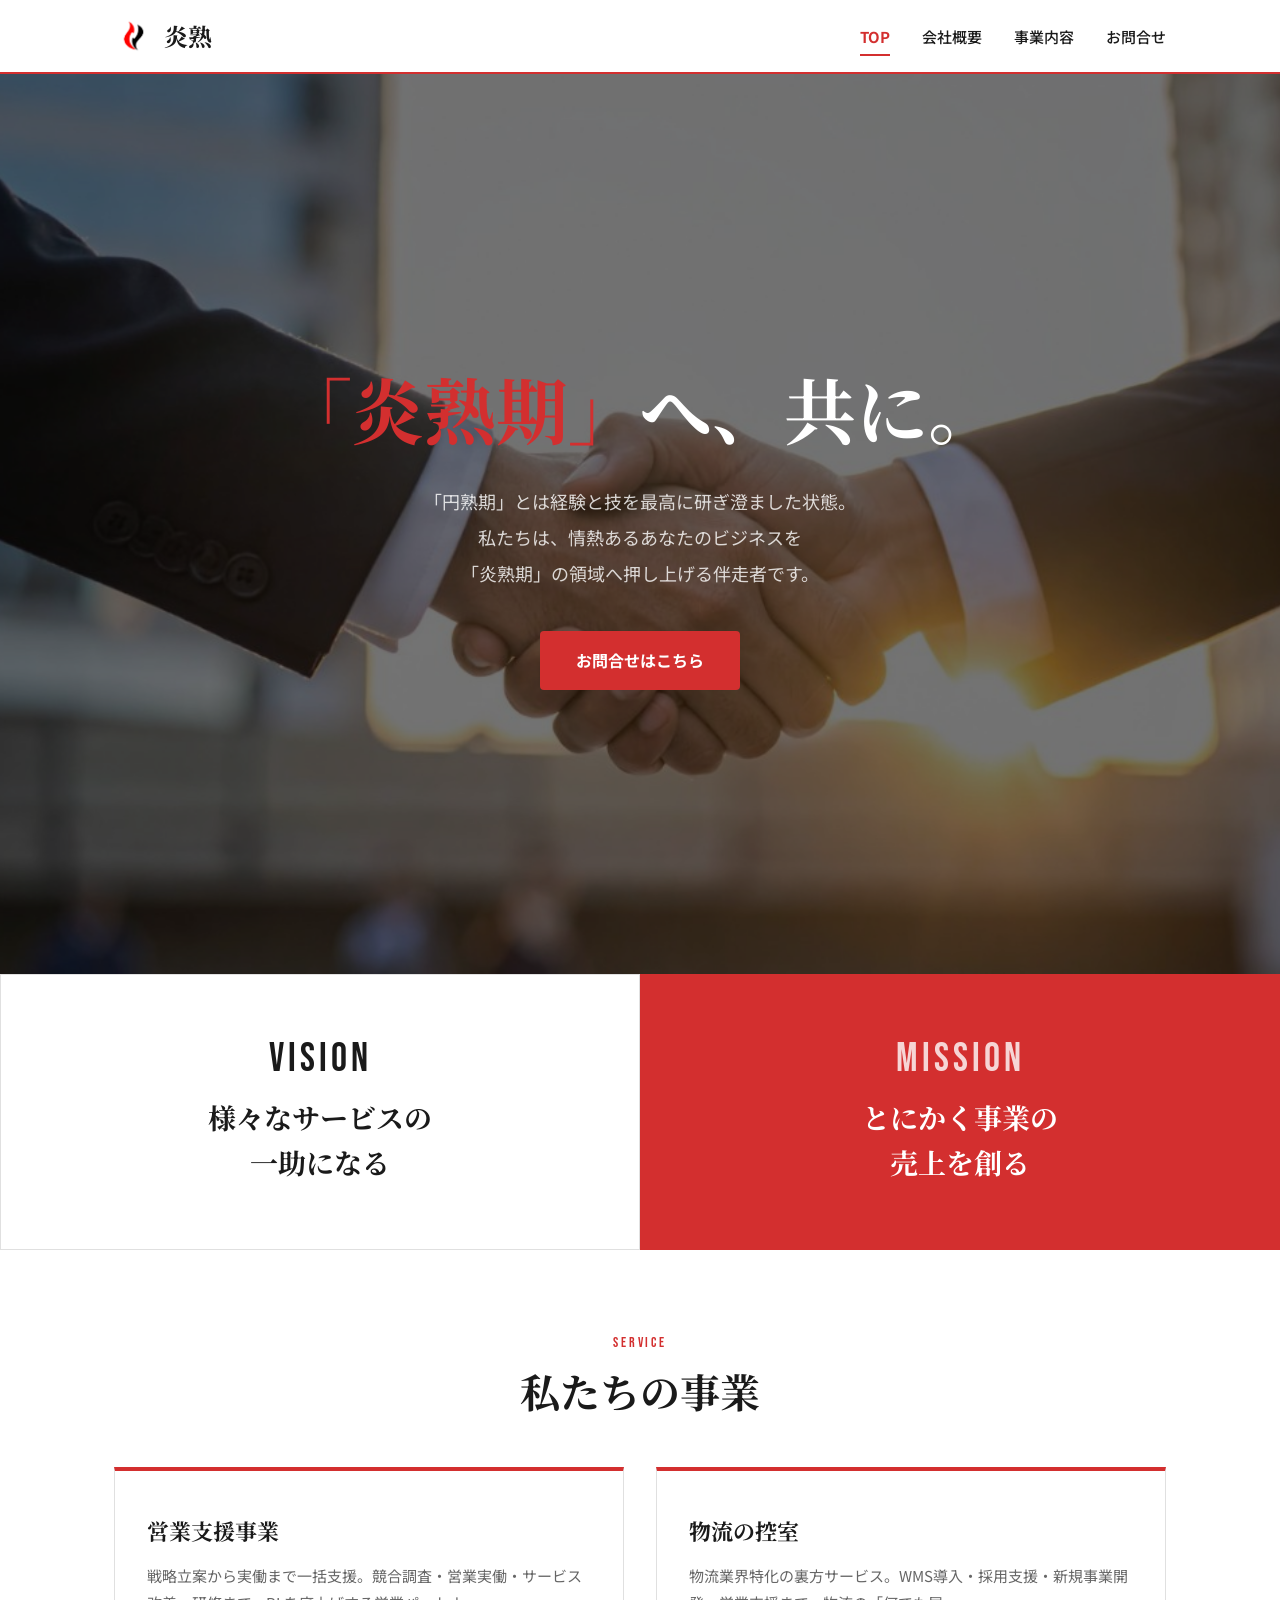
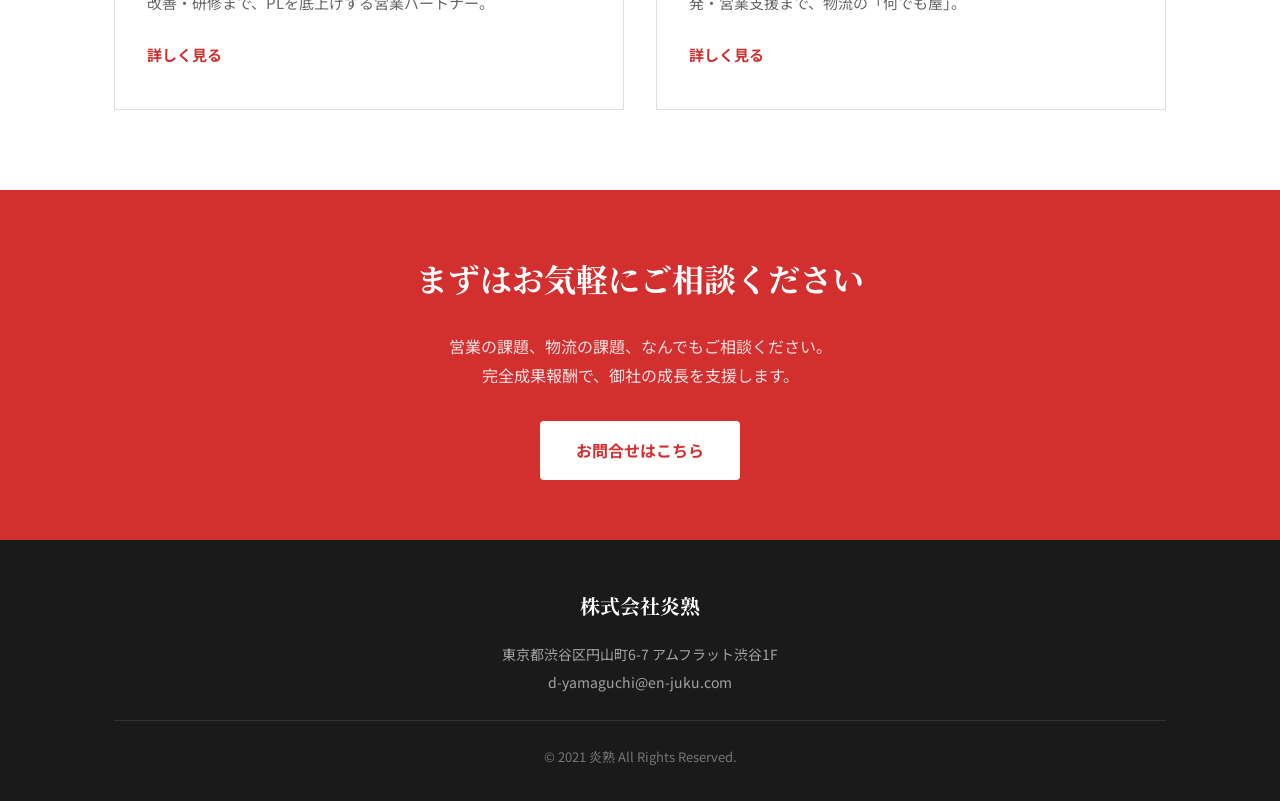
==== commit f94c1965: "ヒーロー画像を握手画像に差替え、TOP実績セクション削除、実績ページのロゴ5社に絞り・100社に変更 Co-Authored-By: Claude Opus 4.6 (1M context) <nor" ====
--- a/index.html
+++ b/index.html
@@ -106,65 +106,6 @@
     </div>
   </section>
 
-  <!-- ========== 実績ハイライト ========== -->
-  <section class="section section-gray">
-    <div class="container">
-      <div class="section-header">
-        <div class="section-label font-display fade-up">RESULTS</div>
-        <h2 class="section-title fade-up fade-up-d1">実績</h2>
-      </div>
-
-      <div class="stats-grid fade-up fade-up-d2">
-        <div class="stat-item">
-          <div class="stat-number" data-count="85.7" data-suffix="%" data-decimal="1">0%</div>
-          <div class="stat-label">企業様満足度</div>
-        </div>
-        <div class="stat-item">
-          <div class="stat-number" data-count="30" data-suffix="社以上">0</div>
-          <div class="stat-label">支援実績</div>
-        </div>
-      </div>
-
-      <!-- ロゴウォール -->
-      <div class="logo-wall fade-up fade-up-d3">
-        <div class="logo-wall-item"><img src="assets/logos/peers.png" alt="Peers"></div>
-        <div class="logo-wall-item"><img src="assets/logos/the_meo.png" alt="THE MEO"></div>
-        <div class="logo-wall-item"><img src="assets/logos/eleven_links.png" alt="ELEVEN LINKS"></div>
-        <div class="logo-wall-item"><img src="assets/logos/postal_club.png" alt="ポスタルくらぶ"></div>
-        <div class="logo-wall-item"><img src="assets/logos/work_you.png" alt="Work you"></div>
-        <div class="logo-wall-item"><img src="assets/logos/kodawari.png" alt="こだわり本舗"></div>
-        <div class="logo-wall-item"><img src="assets/logos/sincere.png" alt="SINCERE"></div>
-        <div class="logo-wall-item"><img src="assets/logos/smart_media.png" alt="Smart media"></div>
-        <div class="logo-wall-item"><img src="assets/logos/telwi.png" alt="株式会社テルヰ"></div>
-        <div class="logo-wall-item"><img src="assets/logos/vhr.png" alt="VHR"></div>
-        <div class="logo-wall-item"><img src="assets/logos/vanavana.png" alt="vanavana"></div>
-        <div class="logo-wall-item"><img src="assets/logos/jfaa.png" alt="日本フリーエージェント協会"></div>
-        <div class="logo-wall-item"><img src="assets/logos/animal_hr.png" alt="日本動物病院人事協会"></div>
-        <div class="logo-wall-item"><img src="assets/logos/sharing_energy.png" alt="Sharing Energy"></div>
-        <div class="logo-wall-item"><img src="assets/logos/nicigas.png" alt="NICIGAS"></div>
-        <div class="logo-wall-item"><img src="assets/logos/emishiya.png" alt="emishiya"></div>
-        <div class="logo-wall-item"><img src="assets/logos/tsumugu.png" alt="TSUMUGU WORKS"></div>
-        <div class="logo-wall-item"><img src="assets/logos/infocom.png" alt="infocom"></div>
-        <div class="logo-wall-item"><img src="assets/logos/writeup.png" alt="Writeup"></div>
-        <div class="logo-wall-item"><img src="assets/logos/hyper.png" alt="HypeR"></div>
-        <div class="logo-wall-item"><img src="assets/logos/daisho.png" alt="DAISHO CORPORATION"></div>
-        <div class="logo-wall-item"><img src="assets/logos/nine_partners.png" alt="Nine Partners"></div>
-        <div class="logo-wall-item"><img src="assets/logos/rocking_horse.png" alt="Rocking Horse"></div>
-        <div class="logo-wall-item"><img src="assets/logos/elderro.png" alt="エルデロ"></div>
-        <div class="logo-wall-item"><img src="assets/logos/helpfeel.png" alt="Helpfeel"></div>
-        <div class="logo-wall-item"><img src="assets/logos/gramn.png" alt="Gramn"></div>
-        <div class="logo-wall-item"><img src="assets/logos/ikiiki.png" alt="ikiiki"></div>
-        <div class="logo-wall-item"><img src="assets/logos/torimatu.png" alt="三代目 鳥松"></div>
-        <div class="logo-wall-item"><img src="assets/logos/showa_gas.png" alt="昭和ガス株式会社"></div>
-        <div class="logo-wall-item"><img src="assets/logos/study_at.png" alt="学習塾 Study at"></div>
-        <div class="logo-wall-item"><img src="assets/logos/crystal_method.png" alt="Crystal-Method"></div>
-      </div>
-
-      <div class="text-center mt-4 fade-up fade-up-d4">
-        <a href="service.html#results" class="link-arrow">詳細はこちら</a>
-      </div>
-    </div>
-  </section>
 
   <!-- ========== CTA ========== -->
   <section class="section-red cta-section">
--- a/css/style.css
+++ b/css/style.css
@@ -296,7 +296,7 @@
   .hero {
     height: auto;
     min-height: auto;
-    aspect-ratio: 3 / 2;
+    aspect-ratio: 7 / 4;
     background-size: cover;
     background-position: center;
     overflow: hidden;
@@ -309,15 +309,15 @@
   }
 
   .hero-catch {
-    font-size: clamp(1.5rem, 6vw, 2rem);
+    font-size: clamp(1.75rem, 7vw, 2.5rem);
     line-height: 1.3;
-    margin-bottom: 0.375rem;
+    margin-bottom: 0.5rem;
   }
 
   .hero-sub {
-    font-size: clamp(0.75rem, 3vw, 0.9375rem);
-    line-height: 1.6;
-    margin-bottom: 1.5rem;
+    font-size: clamp(0.9rem, 3.8vw, 1.125rem);
+    line-height: 1.7;
+    margin-bottom: 2.5rem;
   }
 
   .hero .btn-primary {
@@ -1322,15 +1322,31 @@
 @media (max-width: 768px) {
   .logo-wall {
     grid-template-columns: repeat(2, 1fr);
-    gap: 0.5rem;
-    max-width: 100%;
-    width: 100%;
+    gap: 0.75rem;
+    max-width: calc(100% - 48px);
+    width: calc(100% - 48px);
+    margin: 0 auto;
     box-sizing: border-box;
   }
   .logo-wall-item {
-    padding: 0.5rem;
-    aspect-ratio: 3 / 2;
     min-width: 0;
+    overflow: hidden;
+    height: 0;
+    padding: 0;
+    padding-bottom: 55%;
+    position: relative;
+    border-radius: 8px;
+    border: 1px solid var(--color-gray-border);
+  }
+  .logo-wall-item img {
+    position: absolute;
+    top: 50%;
+    left: 50%;
+    transform: translate(-50%, -50%);
+    max-width: 70%;
+    max-height: 55%;
+    width: auto;
+    height: auto;
   }
 }
 
